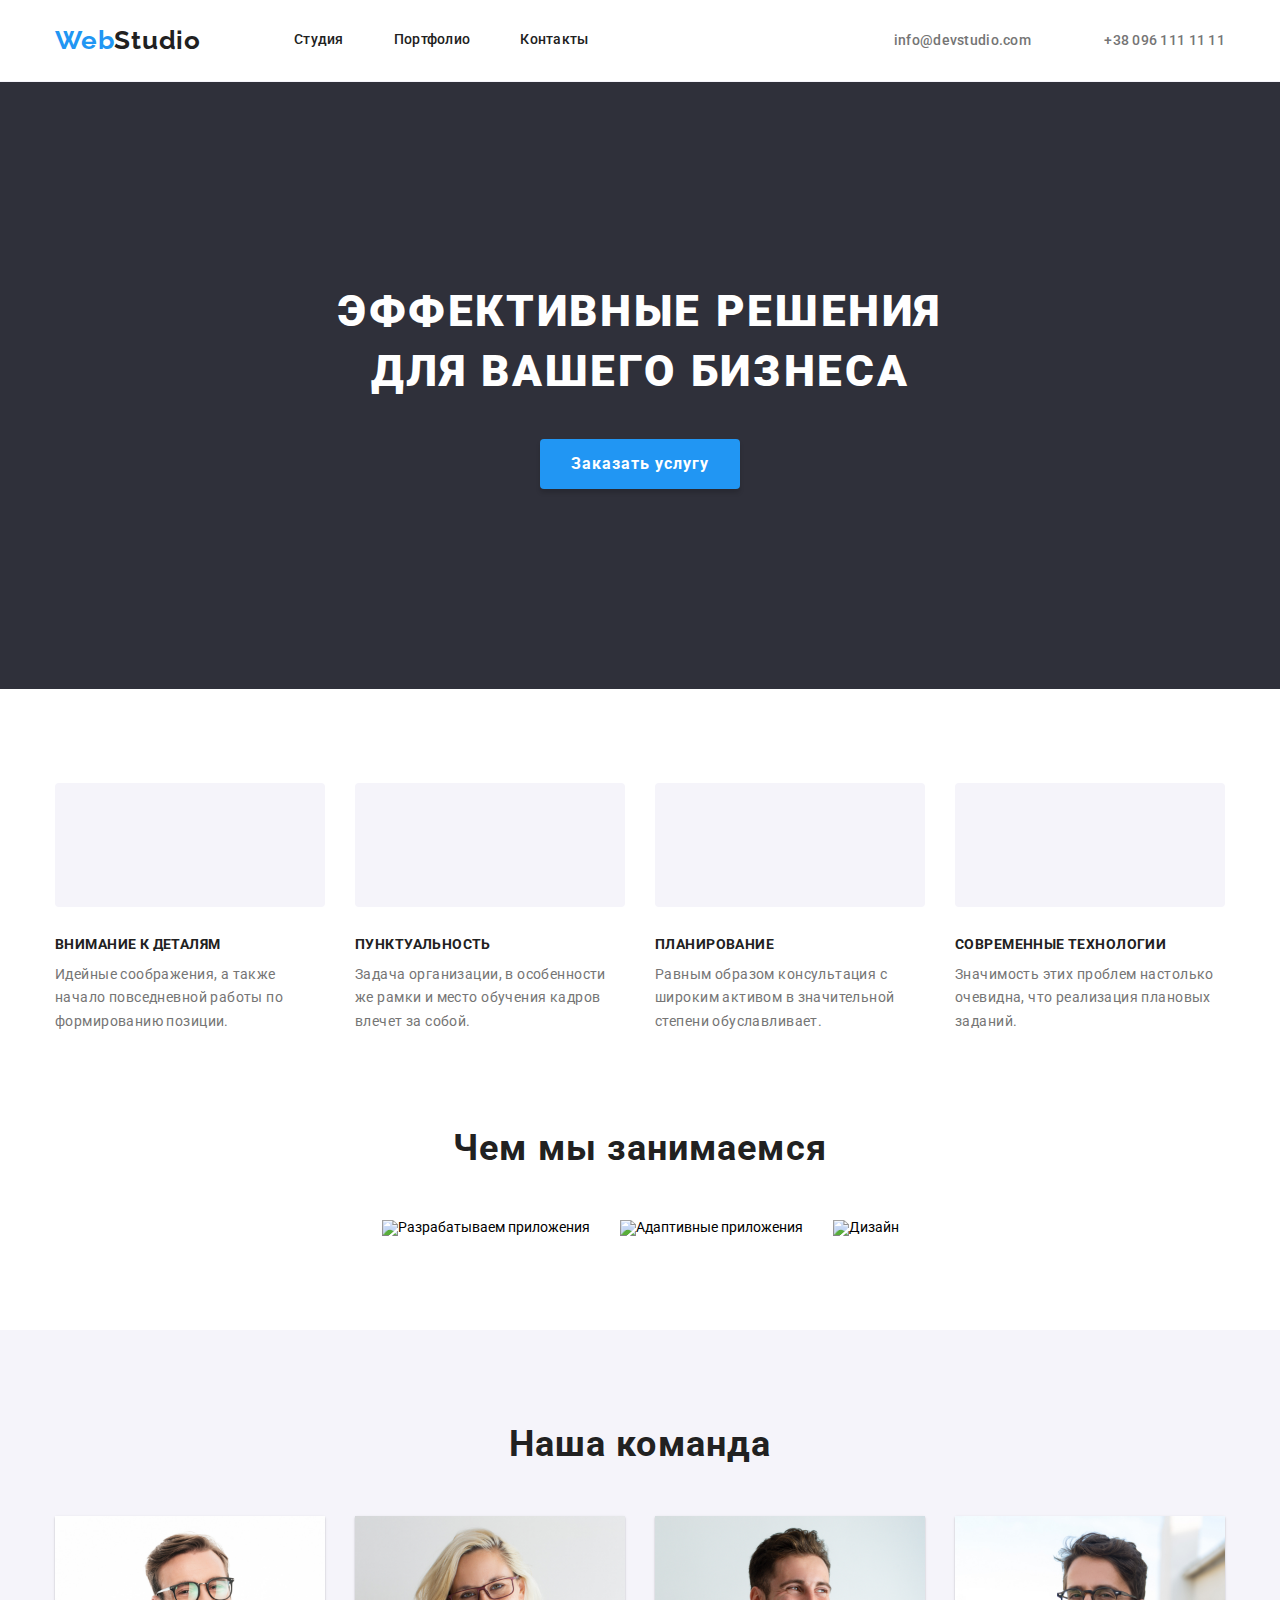
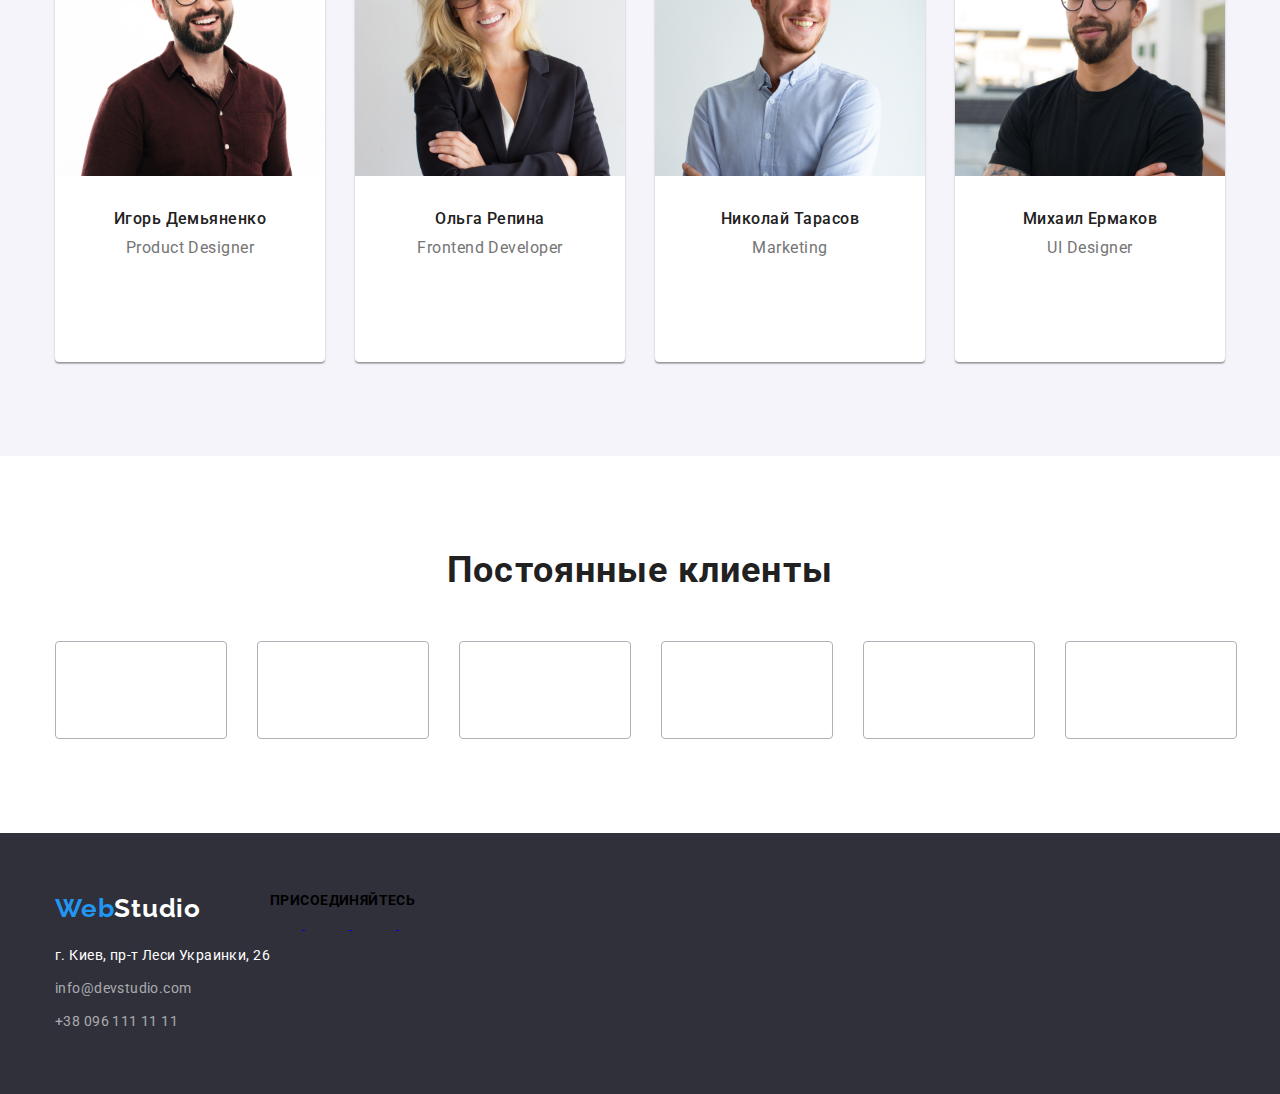
==== index.html @ 2c0c87fa "footer" ====
<!DOCTYPE html>
<html lang="ru">

<head>
	<title>Web Studio</title>

	<!--=================== META =================-->
	<meta http-equiv="Content-type" content="text/html;charset=UTF-8" />

	<!--=============== FONTS ======================-->
	<link rel="preconnect" href="https://fonts.googleapis.com">
	<link rel="preconnect" href="https://fonts.gstatic.com" crossorigin>
	<link href="https://fonts.googleapis.com/css2?family=Roboto:wght@400;500;700;900&display=swap" rel="stylesheet">
	<link href="https://fonts.googleapis.com/css2?family=Raleway:wght@700&display=swap" rel="stylesheet">

	<!-- ======== Подключаем CSS ==================-->
	<link rel="stylesheet"
		href="https://cdnjs.cloudflare.com/ajax/libs/modern-normalize/1.1.0/modern-normalize.min.css">
	<link rel="stylesheet" href="css/style.css" />

</head>

<body>
	<!--============ HEADER =============================-->
	<header class="header">
		<div class="header__main container">
			<a href="/" class="header__logo logo"><span>Web</span>Studio</a>

			<!--========== MAIN__NAV ==================-->
			<nav class="main__nav">
				<ul class="main__menu">
					<li class="main__item link__active"><a href="./index.html">Студия</a></li>
					<li class="main__item"><a href="./portfolio.html">Портфолио</a></li>
					<li class="main__item"><a href="#">Контакты</a></li>
				</ul>
			</nav>

			<!--===== HEADER__CONTACTS ===================-->
			<div class="header__contacts">
				<a href="mailto:info@devstudio.com" class="contacts-mail"><svg class="mail__icon">
						<use href="./img/svg/icons.svg#icon-header-mail"></use>
					</svg>
					info@devstudio.com</a>
				<a href="tel:+380961111111" class="cotactes-tel"><svg class="tel__icon">
						<use href="./img/svg/icons.svg#icon-header-phone"></use>
					</svg>
					+38 096 111 11 11</a>
			</div>
		</div>
	</header>

	<!--============== MAIN ============================-->
	<main class="main">
		<section class="main__header">
			<div class="container main__header-block">
				<h1 class="main__title">Эффективные решения для вашего бизнеса
				</h1>
				<button class="main__button" type="button">
					Заказать услугу
				</button>
			</div>
		</section>

		<!--========== MAIN_BENEFITS ===================-->
		<section class="main__benefits">
			<div class="container">
				<ul class="benefits__list">
					<li class="benefits__item">
						<div class="benefits__block">
							<svg class="benefits__icon">
								<use href="./img/svg/icons.svg#icon-benefits-antenna"></use>
							</svg>
						</div>
						<h3 class="block__title benefits__title">Внимание к деталям</h3>
						<p class="benefits__subtitle">Идейные соображения, а также начало повседневной работы по
							формированию позиции.</p>
					</li>
					<li class="benefits__item">
						<div class="benefits__block">
							<svg class="benefits__icon">
								<use href="./img/svg/icons.svg#icon-benefits-clock"></use>
							</svg>
						</div>
						<h3 class="block__title benefits__title">Пунктуальность</h3>
						<p class="benefits__subtitle">Задача организации, в особенности же рамки и место обучения кадров
							влечет за собой.</p>
					</li>
					<li class="benefits__item">
						<div class="benefits__block">
							<svg class="benefits__icon">
								<use href="./img/svg/icons.svg#icon-benefits-diagram"></use>
							</svg>
						</div>
						<h3 class="block__title benefits__title">Планирование</h3>
						<p class="benefits__subtitle">Равным образом консультация с широким активом в значительной
							степени обуславливает.</p>
					</li>
					<li class="benefits__item">
						<div class="benefits__block">
							<svg class="benefits__icon">
								<use href="./img/svg/icons.svg#icon-benefits-astronaut"></use>
							</svg>
						</div>
						<h3 class="block__title benefits__title">Современные технологии</h3>
						<p class="benefits__subtitle">Значимость этих проблем настолько очевидна, что реализация
							плановых заданий.</p>
					</li>
				</ul>
			</div>
		</section>

		<!-- =========== MAIN__DIRECTION =============-->
		<section class="main__direction section">
			<div class="container">
				<h2 class="direction__title title">Чем мы занимаемся</h2>
				<ul class="direction__list">
					<li> <img src="./img/work/box1.jpg" alt="Разрабатываем приложения" width="370"> </li>
					<li><img src="./img/work/box2.jpg" alt="Адаптивные приложения" width="370"></li>
					<li><img src="./img/work/box3.jpg" alt="Дизайн" width="370"></li>
				</ul>
			</div>
		</section>

		<!--========== MAIN__TEAM ===================-->
		<section class="main__team section">
			<div class="container">
				<h2 class="team__title title">Наша команда</h2>
				<ul class="team__list">
					<li class="team__items"> <img src="./img/team/01.jpg" alt="Ольга Репина" width="270">
						<div class="team__block">
							<h3 class="team__name">Игорь Демьяненко</h3>
							<p class="team__subtitle">Product Designer</p>
						</div>
						<div class="social__block">
							<a href="#" target="blank" class="social__link">
								<svg class="social__icon">
									<use href="./img/svg/icons.svg#icon-logo-instagram"></use>
								</svg>
							</a>
							<a href="#" target="blank" class="social__link">
								<svg class="social__icon">
									<use href="./img/svg/icons.svg#icon-logo-twitter"></use>
								</svg>
							</a>
							<a href="#" target="blank" class="social__link">
								<svg class="social__icon">
									<use href="./img/svg/icons.svg#icon-logo-facebook"></use>
								</svg>
							</a>
							<a href="#" target="blank" class="social__link">
								<svg class="social__icon">
									<use href="./img/svg/icons.svg#icon-logo-linkedin"></use>
								</svg>
							</a>
						</div>
					</li>
					<li class="team__items"> <img src="./img/team/02.jpg" alt="Николай Тарасов" width="270">
						<div class="team__block">
							<h3 class="team__name">Ольга Репина</h3>
							<p class="team__subtitle">Frontend Developer</p>
						</div>
						<div class="social__block">
							<a href="#" target="blank" class="social__link">
								<svg class="social__icon">
									<use href="./img/svg/icons.svg#icon-logo-instagram"></use>
								</svg>
							</a>
							<a href="#" target="blank" class="social__link">
								<svg class="social__icon">
									<use href="./img/svg/icons.svg#icon-logo-twitter"></use>
								</svg>
							</a>
							<a href="#" target="blank" class="social__link">
								<svg class="social__icon">
									<use href="./img/svg/icons.svg#icon-logo-facebook"></use>
								</svg>
							</a>
							<a href="#" target="blank" class="social__link">
								<svg class="social__icon">
									<use href="./img/svg/icons.svg#icon-logo-linkedin"></use>
								</svg>
							</a>
						</div>
					</li>
					<li class="team__items"> <img src="./img/team/03.jpg" alt="Михаил Ермаков" width="270">
						<div class="team__block">
							<h3 class="team__name">Николай Тарасов</h3>
							<p class="team__subtitle">Marketing</p>
						</div>
						<div class="social__block">
							<a href="#" target="blank" class="social__link">
								<svg class="social__icon">
									<use href="./img/svg/icons.svg#icon-logo-instagram"></use>
								</svg>
							</a>
							<a href="#" target="blank" class="social__link">
								<svg class="social__icon">
									<use href="./img/svg/icons.svg#icon-logo-twitter"></use>
								</svg>
							</a>
							<a href="#" target="blank" class="social__link">
								<svg class="social__icon">
									<use href="./img/svg/icons.svg#icon-logo-facebook"></use>
								</svg>
							</a>
							<a href="#" target="blank" class="social__link">
								<svg class="social__icon">
									<use href="./img/svg/icons.svg#icon-logo-linkedin"></use>
								</svg>
							</a>
						</div>
					</li>
					<li class="team__items"> <img src="./img/team/04.jpg" alt="Игорь Демьяненк3" width="270">
						<div class="team__block">
							<h3 class="team__name">Михаил Ермаков</h3>
							<p class="team__subtitle">UI Designer</p>
						</div>
						<div class="social__block">
							<a href="#" target="blank" class="social__link">
								<svg class="social__icon">
									<use href="./img/svg/icons.svg#icon-logo-instagram"></use>
								</svg>
							</a>
							<a href="#" target="blank" class="social__link">
								<svg class="social__icon">
									<use href="./img/svg/icons.svg#icon-logo-twitter"></use>
								</svg>
							</a>
							<a href="#" target="blank" class="social__link">
								<svg class="social__icon">
									<use href="./img/svg/icons.svg#icon-logo-facebook"></use>
								</svg>
							</a>
							<a href="#" target="blank" class="social__link">
								<svg class="social__icon">
									<use href="./img/svg/icons.svg#icon-logo-linkedin"></use>
								</svg>
							</a>
						</div>
					</li>
				</ul>
			</div>
		</section>
		<!--============= MAIN__CLIENTS ===================-->
		<section class="main__clients section">
			<div class="container">
				<h2 class="clients__title title">Постоянные клиенты</h2>
				<ul class="clients__list">
					<li>
						<a href="#" class="clients__item">
							<svg class="clients__icon">
								<use href="./img/svg/icons.svg#icon-company-logo-1"></use>
							</svg>
						</a>
					</li>
					<li>
						<a href="#" class="clients__item">
							<svg class="clients__icon">
								<use href="./img/svg/icons.svg#icon-company-logo-2"></use>
							</svg>
						</a>
					</li>
					<li>
						<a href="#" class="clients__item">
							<svg class="clients__icon">
								<use href="./img/svg/icons.svg#icon-company-logo-3"></use>
							</svg>
						</a>
					</li>
					<li>
						<a href="#" class="clients__item">
							<svg class="clients__icon">
								<use href="./img/svg/icons.svg#icon-company-logo-4"></use>
							</svg>
						</a>
					</li>
					<li>
						<a href="#" class="clients__item">
							<svg class="clients__icon">
								<use href="./img/svg/icons.svg#icon-company-logo-5"></use>
							</svg>
						</a>
					</li>
					<li>
						<a href="#" class="clients__item">
							<svg class="clients__icon">
								<use href="./img/svg/icons.svg#icon-company-logo-6"></use>
							</svg>
						</a>
					</li>
				</ul>
			</div>
		</section>
	</main>
	<!--=========== FOOTER ============================-->
	<footer class="footer">
		<div class="container ">
			<div class="footer__main">
				<!--========= FOOTER__CONTACTS ===========-->
				<div class="footer__contacts">
					<a class="footer__logo logo" href="#" target="blank"><span>Web</span>Studio</a>
					<address class="footer__address">г. Киев, пр-т Леси Украинки, 26
					</address>
					<a href="mailto:info@devstudio.com" class="footer__mail">info@devstudio.com</a>
					<a href="tel:+380961111111" class="footer__tel">+38 096 111 11 11</a>
				</div>
				<div class="footer__social">
					<h3 class="social__title block__title"> присоединяйтесь</h3>
					<a href="#" target="blank" class="social__link">
						<svg class="social__icon">
							<use href="./img/svg/icons.svg#icon-logo-instagram"></use>
						</svg>
					</a>
					<a href="#" target="blank" class="social__link">
						<svg class="social__icon">
							<use href="./img/svg/icons.svg#icon-logo-twitter"></use>
						</svg>
					</a>
					<a href="#" target="blank" class="social__link">
						<svg class="social__icon">
							<use href="./img/svg/icons.svg#icon-logo-facebook"></use>
						</svg>
					</a>
					<a href="#" target="blank" class="social__link">
						<svg class="social__icon">
							<use href="./img/svg/icons.svg#icon-logo-linkedin"></use>
						</svg>
					</a>
				</div>
			</div>
		</div>

	</footer>
</body>

</html>
---- css/style.css ----
ul {
  padding: 0;
  margin: 0;
  list-style: none;
}

h1,
h2,
h3,
h4,
h5,
h6,
p {
  padding: 0;
  margin: 0;
}

/*====== Container, Logo and title blocks (repeat) ======*/
.container {
  max-width: 1200px;
  margin: 0 auto;
  padding: 0 15px;
}

.section {
  padding: 94px 0px;
}

.logo {
  color: var(--color-href);
  font-family: "Raleway", Times, serif;
  font-size: 26px;
  font-weight: 700;
  letter-spacing: 0.03em;
  line-height: 1.19;
  text-decoration: none;
}
.logo span {
  color: var(--color-link);
}

.logo :link {
  color: var(--color-href);
}

.title {
  line-height: 1.16;
  color: var(--color-href);
  font-size: 36px;
  font-weight: 700;
  letter-spacing: 0.03em;
  text-align: center;
}
.block__title {
  font-size: 14px;
  text-transform: uppercase;
  font-weight: 700;
  letter-spacing: 0.03em;
}

/*=================== ROOT ====================*/
:root {
  --color-link: #2196f3;
  --color-white: #ffffff;
  --color-main: #2f303a;
  --color-main-team: #f5f4fa;
  --color-contacts: #757575;
  --color-footer-contacts: rgba(255, 255, 255, 0.6);
  --color-href: #212121;
  --color-icons: #afb1b8;
}
/*===================================================*/
body {
  margin: 0;
  font-family: "Roboto", sans-serif;
  font-weight: 400;
  font-size: 14px;
  line-height: 1.14;
}
/*==================== HEADER ==========================*/
.header {
  padding-top: 25px;
  padding-bottom: 25px;
  display: flex;
  justify-content: center;
  border-bottom: 1px solid var(--color-main-team);
}

.header__main {
  width: 100%;
  align-items: center;
  display: flex;
}
.header__logo {
  margin: 0px 93px 0px 0px;
  outline: none;
}
.header__contacts {
  margin-left: auto;
  display: flex;
  flex-wrap: wrap;
  font-weight: 500;
  letter-spacing: 0.02em;
}

.header__contacts :hover,
.header__contacts :focus,
.header__contacts :hover svg,
.header__contacts :focus svg {
  color: var(--color-link);
  outline: none;
  fill: var(--color-link);
}

.main__menu {
  line-height: 1.14;
  font-weight: 500;
  letter-spacing: 0.02em;
  display: flex;
}
.main__menu [href] {
  color: var(--color-href);
  text-decoration: none;
}
.main__menu *:not(:last-child) {
  margin: 0px 50px 0px 0px;
}

.main__menu :hover,
.main__menu :focus {
  color: var(--color-link);
  outline: none;
}

.cotactes-tel {
  line-height: 1.71;
  color: var(--color-contacts);
  text-decoration: none;
}
.tel__icon {
  fill: var(--color-contacts);
  margin-right: 10px;
  width: 10px;
  height: 16px;
}

.contacts-mail {
  line-height: 1.71;
  margin: 0px 50px 0px 0px;
  color: var(--color-contacts);
  text-decoration: none;
}

.mail__icon {
  fill: var(--color-contacts);
  margin-right: 10px;
  width: 16px;
  height: 12px;
}

/*================= MAIN =========================*/
.main {
  display: flex;
  flex-direction: column;
  align-items: center;
}

.main__header {
  max-width: 1600px;
  width: 100%;
  background-image: url("../img/header-background/header-background.png");
  background-repeat: no-repeat;
  background-position: center;
  background-color: var(--color-main);
  display: flex;
  flex-direction: column;
  align-items: center;
  padding: 200px 0;
  position: relative;
}

.main__header::before {
  content: "";
  position: absolute;
  left: 0;
  top: 0;
  width: 100%;
  height: 100%;
  background: linear-gradient(90deg, rgba(47, 48, 58, 0.4) 40.45%, rgba(47, 48, 58, 0.4) 100%);
}

.main__header-block {
  position: relative;
}

.main__title {
  max-width: 696px;
  text-align: center;
  color: var(--color-white);
  font-size: 44px;
  font-weight: 900;
  letter-spacing: 0.06em;
  line-height: 1.36;
  text-transform: uppercase;
  margin: 0px 0px 37px 0px;
}

.main__button {
  display: block;
  margin: 0 auto;
  font-family: inherit;
  box-shadow: 0 4px 4px rgba(0, 0, 0, 0.15);
  border-radius: 4px;
  background-color: var(--color-link);
  padding: 10px 31px;
  border: 0px;
  text-align: center;
  outline: none;
  color: var(--color-white);
  font-size: 16px;
  font-weight: 700;
  letter-spacing: 0.06em;
  line-height: 1.875;
  cursor: pointer;
}

/*=========== MAIN__BENEFITS ====================*/

.main__benefits {
  padding-top: 94px;
}

.benefits__list {
  display: flex;
  color: var(--color-href);
}

.benefits__list > *:not(:last-child) {
  margin: 0px 30px 0px 0px;
}

.benefits__item {
  flex: 1 1 25%;
}

.benefits__title {
  margin: 0 0 10px 0;
}

.benefits__subtitle {
  line-height: 1.714;
  letter-spacing: 0.03em;
  color: var(--color-contacts);
}
.benefits__block {
  padding: 25px 100px;
  background-color: var(--color-main-team);
  border-radius: 4px;
  margin-bottom: 30px;
}
.benefits__icon {
  width: 70px;
  height: 70px;
  filter: drop-shadow(0px 4px 4px rgba(0, 0, 0, 0.25));
}

/*=========== MAIN__DIRECTION ==============*/

.direction__list {
  display: flex;
  margin-top: 50px;
}

.direction__list > *:not(:last-child) {
  margin: 0px 30px 0px 0px;
}

/*============== MAIN__TEAM ===============*/

.main__team {
  width: 100%;
  display: flex;
  flex-direction: column;
  background-color: var(--color-main-team);
}

.team__list {
  margin-top: 50px;
  display: flex;
}

.team__list > *:not(:last-child) {
  margin: 0px 30px 0px 0px;
}

.team__items {
  text-align: center;
  box-shadow: 0 2px 1px rgba(0, 0, 0, 0.2), 0 1px 1px rgba(0, 0, 0, 0.14), 0 1px 3px rgba(0, 0, 0, 0.12);
  border-radius: 0px 0px 4px 4px;
  background-color: var(--color-white);
}

.team__block {
  padding: 30px 0;
}

.team__name {
  line-height: 1.18;
  margin-bottom: 10px;
  color: var(--color-href);
  font-size: 16px;
  font-weight: 500;
  letter-spacing: 0.03em;
}

.team__subtitle {
  line-height: 1.18;
  color: var(--color-contacts);
  font-size: 16px;
  letter-spacing: 0.03em;
}
/*================ SOCIAL__BLOCK ====================*/
.social__block {
  display: flex;
  padding: 0 32px 30px 32px;
}
.social__block > *:not(:last-child) {
  margin: 0px 10px 0px 0px;
}
.social__link {
  width: 44px;
  height: 44px;
  border-radius: 50%;
  padding: 12px;
}

.social__link:focus,
.social__link:focus svg,
.social__link:hover,
.social__link:hover svg {
  outline: none;
  background-color: var(--color-link);
  fill: var(--color-white);
}

.social__icon {
  width: 20px;
  height: 20px;
  fill: var(--color-icons);
}

/*================== MAIN__CLIENTS ==================*/

.clients__title {
  font-weight: 700;
  font-size: 36px;
  line-height: 1.16;
  letter-spacing: 0.03em;
  margin-bottom: 50px;
}
.clients__list {
  display: flex;
}
.clients__list > *:not(:last-child) {
  margin: 0px 30px 0px 0px;
}
.clients__item {
  display: inline-block;
  padding: 16px 32px;
  border: 1px solid var(--color-icons);
  border-radius: 4px;
}
.clients__item:hover,
.clients__item:focus {
  border-color: var(--color-link);
}
.clients__icon {
  fill: var(--color-icons);
  width: 106px;
  height: 60px;
}

/*=============== FOOTER ======================*/
.footer {
  padding: 60px 0;
  background-color: var(--color-main);
  width: 100%;
}

.footer__main {
  display: flex;
}

.footer__logo {
  display: block;
  margin-bottom: 20px;
  max-width: 146px;
  color: var(--color-white);
}

.footer__address {
  line-height: 1.71;
  margin-bottom: 9px;
  color: var(--color-white);
  letter-spacing: 0.03em;
  font-style: normal;
}

.footer__contacts {
  display: flex;
  flex-direction: column;
  letter-spacing: 0.03em;
}
.footer__contacts :hover,
.footer__contacts :focus {
  color: var(--color-link);
  outline: none;
}
.footer__mail {
  line-height: 1.71;
  color: var(--color-footer-contacts);
  margin: 0 0 9px 0;
  text-decoration: none;
}

.footer__tel {
  line-height: 1.71;
  color: var(--color-footer-contacts);
  text-decoration: none;
}
/*=================== PORTFOLIO ====================*/

.filter__list {
  display: flex;
  justify-content: center;
}
.filter__list > *:not(:last-child) {
  margin: 0px 8px 0px 0px;
}
.filter__button {
  font-weight: 500;
  font-size: 16px;
  letter-spacing: 0.03em;
  line-height: 1.625;
  font-family: inherit;
  border: 0;
  padding: 6px 22px;
  border-radius: 4px;
  background-color: var(--color-main-team);
  cursor: pointer;
}

/*================== PROJECTS ========================*/
.main__projects {
  margin-top: 50px;
  display: flex;
  justify-content: center;
}
.projects__list {
  display: flex;
  flex-wrap: wrap;
  margin: -15px;
}
.projects__item {
  padding: 0;
  margin: 15px;
  max-width: 370px;
  position: relative;
  border: 1px solid #eeeeee;
  background-color: #ffffff;
}

.active {
  background-color: var(--color-link);
  color: var(--color-white);
}
.link__active :visited {
  color: var(--color-link);
}

.project__block {
  padding: 20px 24px;
}

.project__title {
  margin-bottom: 4px;
  color: var(--color-href);
  font-size: 18px;
  line-height: 2;
  font-weight: 700;
  letter-spacing: 0.06em;
}
.project__subtitle {
  color: var(--color-contacts);
  font-size: 16px;
  line-height: 1.875;
  letter-spacing: 0.03em;
}
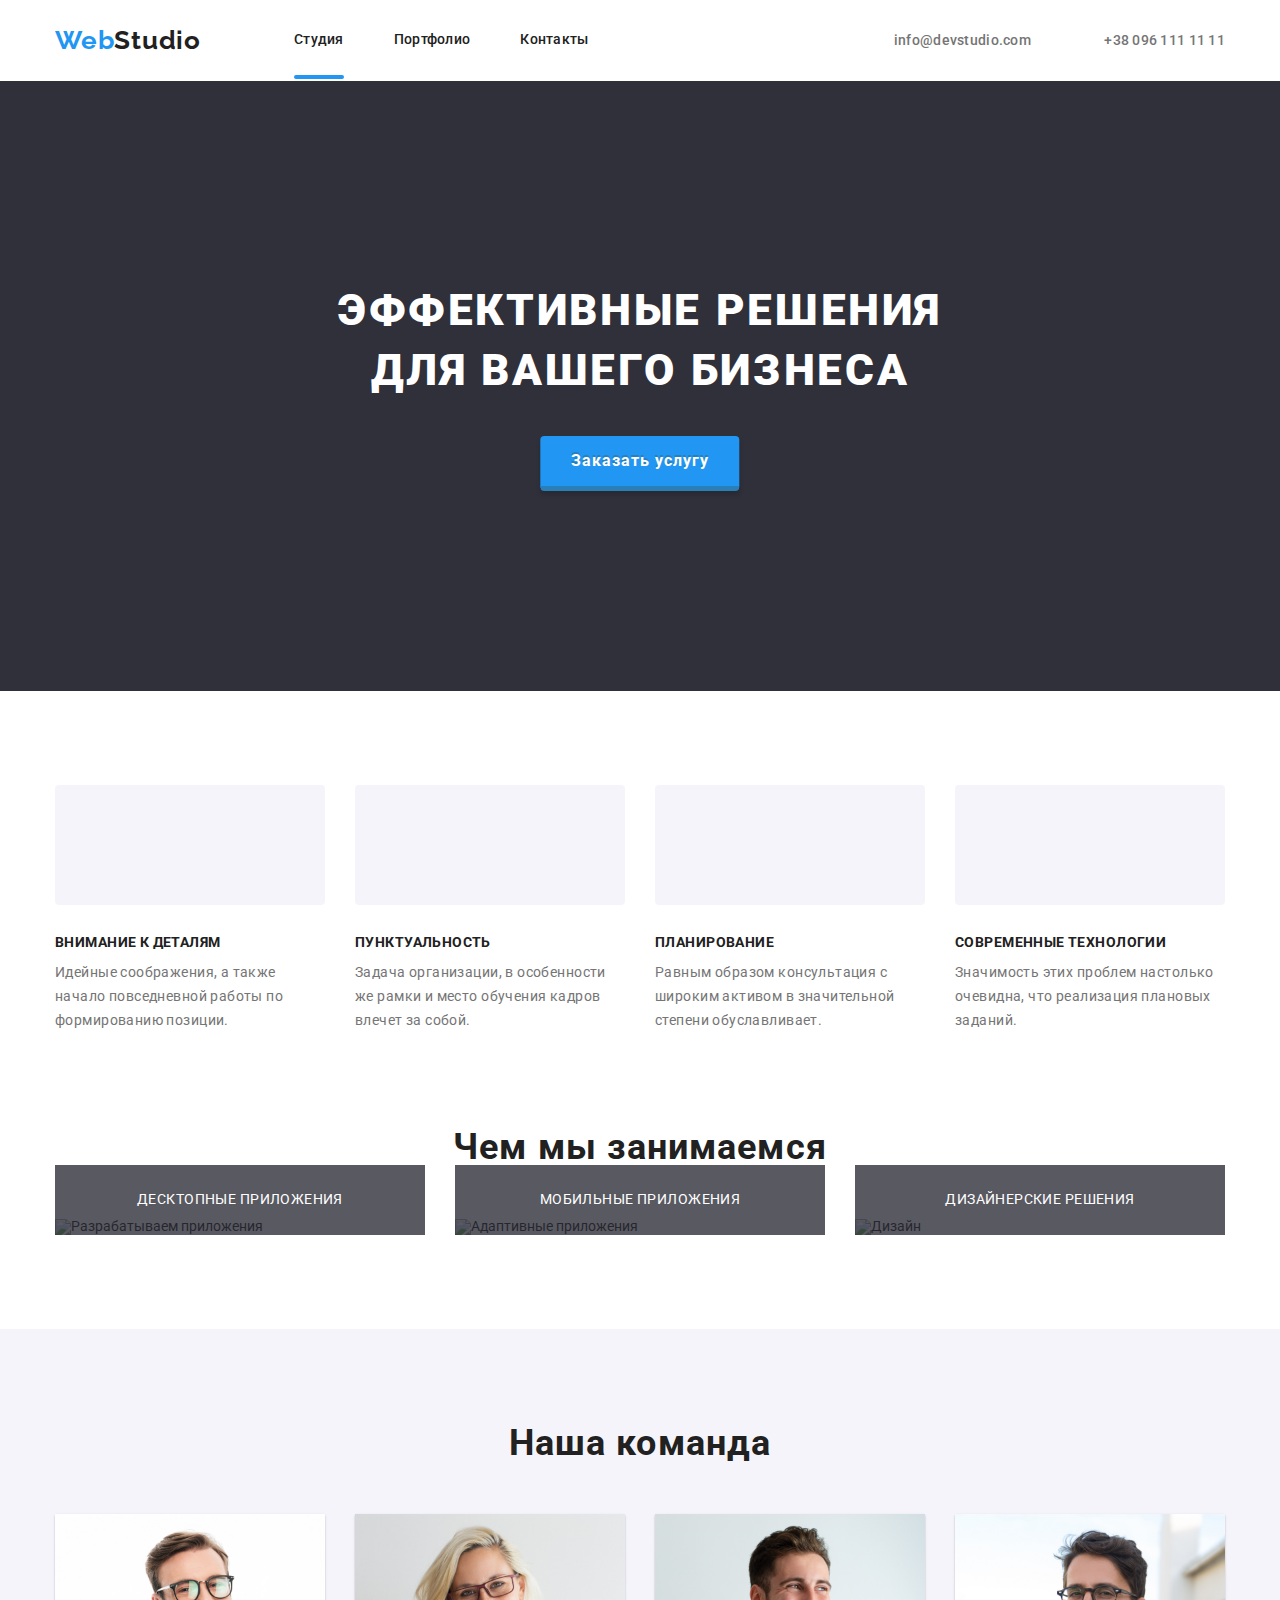
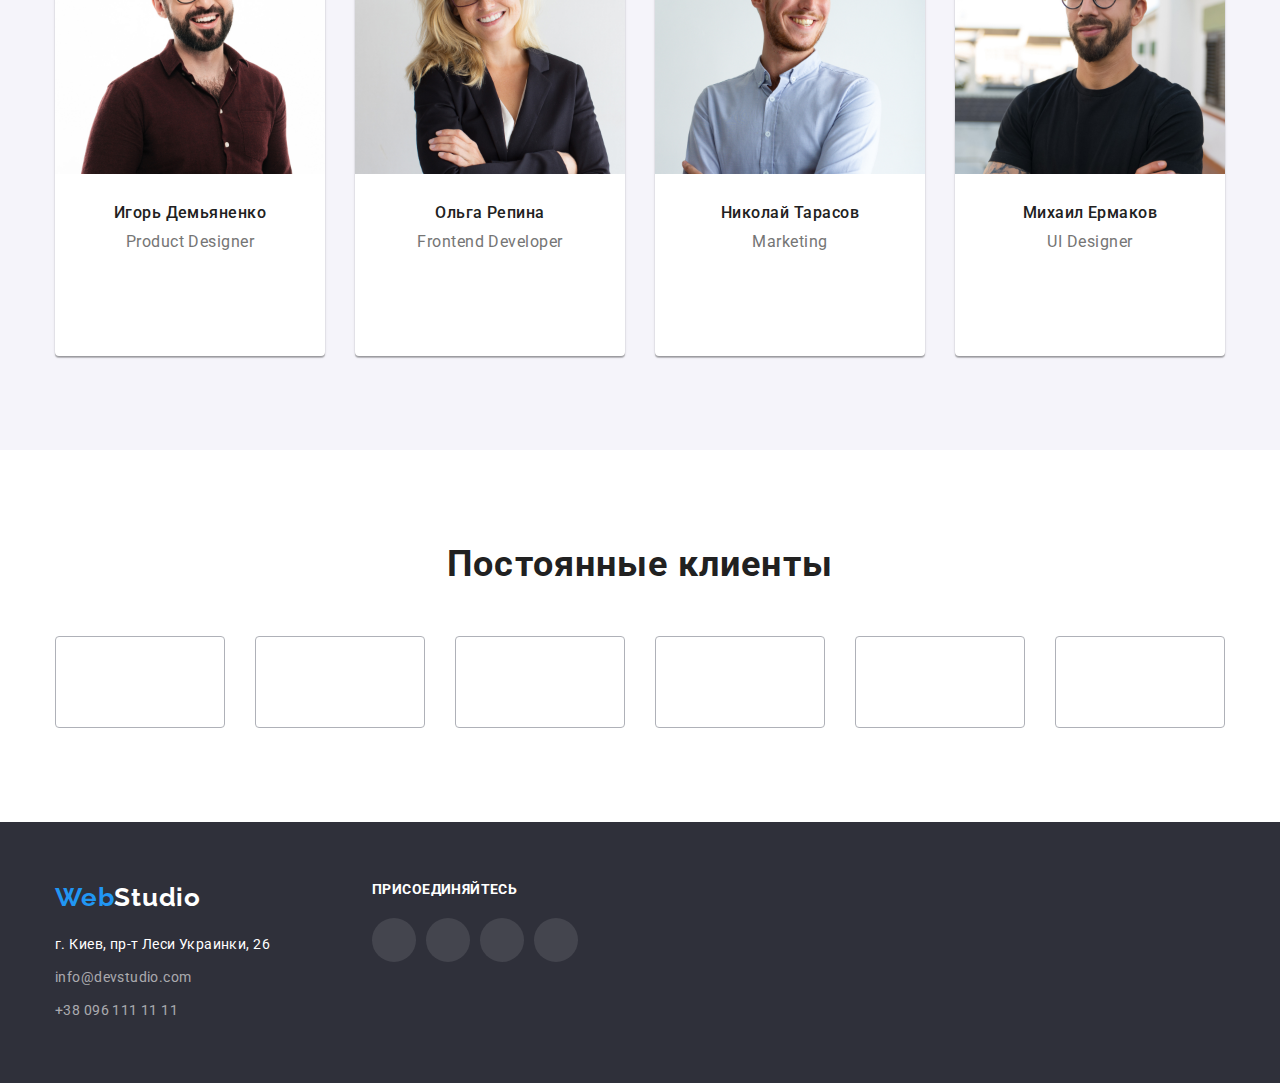
==== commit 093e4d09: "new" ====
--- a/index.html
+++ b/index.html
@@ -16,7 +16,7 @@
 	<!-- ======== Подключаем CSS ==================-->
 	<link rel="stylesheet"
 		href="https://cdnjs.cloudflare.com/ajax/libs/modern-normalize/1.1.0/modern-normalize.min.css">
-	<link rel="stylesheet" href="css/style.css" />
+	<link rel="stylesheet" href="./css/style.css" />
 
 </head>
 
@@ -29,9 +29,10 @@
 			<!--========== MAIN__NAV ==================-->
 			<nav class="main__nav">
 				<ul class="main__menu">
-					<li class="main__item link__active"><a href="./index.html">Студия</a></li>
-					<li class="main__item"><a href="./portfolio.html">Портфолио</a></li>
-					<li class="main__item"><a href="#">Контакты</a></li>
+					<li class="main__item link__active"><a href="./index.html" class="main__link link-active">Студия</a>
+					</li>
+					<li class="main__item"><a href="./portfolio.html" class="main__link">Портфолио</a></li>
+					<li class="main__item"><a href="#" class="main__link">Контакты</a></li>
 				</ul>
 			</nav>
 
@@ -41,7 +42,7 @@
 						<use href="./img/svg/icons.svg#icon-header-mail"></use>
 					</svg>
 					info@devstudio.com</a>
-				<a href="tel:+380961111111" class="cotactes-tel"><svg class="tel__icon">
+				<a href="tel:+380961111111" class="cotacts-tel"><svg class="tel__icon">
 						<use href="./img/svg/icons.svg#icon-header-phone"></use>
 					</svg>
 					+38 096 111 11 11</a>
@@ -55,7 +56,7 @@
 			<div class="container main__header-block">
 				<h1 class="main__title">Эффективные решения для вашего бизнеса
 				</h1>
-				<button class="main__button" type="button">
+				<button class="main__button animate" data-modal-open type="button">
 					Заказать услугу
 				</button>
 			</div>
@@ -114,9 +115,24 @@
 			<div class="container">
 				<h2 class="direction__title title">Чем мы занимаемся</h2>
 				<ul class="direction__list">
-					<li> <img src="./img/work/box1.jpg" alt="Разрабатываем приложения" width="370"> </li>
-					<li><img src="./img/work/box2.jpg" alt="Адаптивные приложения" width="370"></li>
-					<li><img src="./img/work/box3.jpg" alt="Дизайн" width="370"></li>
+					<li class="direction__block">
+						<img src="./img/work/box1.jpg" alt="Разрабатываем приложения" width="370">
+						<div class="dierction__text-block">
+							<p class="direction__text">Десктопные приложения</p>
+						</div>
+					</li>
+					<li class="direction__block">
+						<img src="./img/work/box2.jpg" alt="Адаптивные приложения" width="370">
+						<div class="dierction__text-block">
+							<p class="direction__text">Мобильные приложения</p>
+						</div>
+					</li>
+					<li class="direction__block">
+						<img src="./img/work/box3.jpg" alt="Дизайн" width="370">
+						<div class="dierction__text-block">
+							<p class="direction__text">Дизайнерские решения</p>
+						</div>
+					</li>
 				</ul>
 			</div>
 		</section>
@@ -126,117 +142,150 @@
 			<div class="container">
 				<h2 class="team__title title">Наша команда</h2>
 				<ul class="team__list">
-					<li class="team__items"> <img src="./img/team/01.jpg" alt="Ольга Репина" width="270">
+					<li class="team__items">
+						<img src="./img/team/01.jpg" alt="Ольга Репина" width="270">
 						<div class="team__block">
 							<h3 class="team__name">Игорь Демьяненко</h3>
 							<p class="team__subtitle">Product Designer</p>
 						</div>
-						<div class="social__block">
-							<a href="#" target="blank" class="social__link">
-								<svg class="social__icon">
-									<use href="./img/svg/icons.svg#icon-logo-instagram"></use>
-								</svg>
-							</a>
-							<a href="#" target="blank" class="social__link">
-								<svg class="social__icon">
-									<use href="./img/svg/icons.svg#icon-logo-twitter"></use>
-								</svg>
-							</a>
-							<a href="#" target="blank" class="social__link">
-								<svg class="social__icon">
-									<use href="./img/svg/icons.svg#icon-logo-facebook"></use>
-								</svg>
-							</a>
-							<a href="#" target="blank" class="social__link">
-								<svg class="social__icon">
-									<use href="./img/svg/icons.svg#icon-logo-linkedin"></use>
-								</svg>
-							</a>
-						</div>
+						<ul class="social__block">
+							<li>
+								<a href="#" target="blank" class="social__link">
+									<svg class="social__icon">
+										<use href="./img/svg/icons.svg#icon-logo-instagram"></use>
+									</svg>
+								</a>
+							</li>
+							<li>
+								<a href="#" target="blank" class="social__link">
+									<svg class="social__icon">
+										<use href="./img/svg/icons.svg#icon-logo-twitter"></use>
+									</svg>
+								</a>
+							</li>
+							<li>
+								<a href="#" target="blank" class="social__link">
+									<svg class="social__icon">
+										<use href="./img/svg/icons.svg#icon-logo-facebook"></use>
+									</svg>
+								</a>
+							</li>
+							<li>
+								<a href="#" target="blank" class="social__link">
+									<svg class="social__icon">
+										<use href="./img/svg/icons.svg#icon-logo-linkedin"></use>
+									</svg>
+								</a>
+							</li>
+						</ul>
 					</li>
 					<li class="team__items"> <img src="./img/team/02.jpg" alt="Николай Тарасов" width="270">
 						<div class="team__block">
 							<h3 class="team__name">Ольга Репина</h3>
 							<p class="team__subtitle">Frontend Developer</p>
 						</div>
-						<div class="social__block">
-							<a href="#" target="blank" class="social__link">
-								<svg class="social__icon">
-									<use href="./img/svg/icons.svg#icon-logo-instagram"></use>
-								</svg>
-							</a>
-							<a href="#" target="blank" class="social__link">
-								<svg class="social__icon">
-									<use href="./img/svg/icons.svg#icon-logo-twitter"></use>
-								</svg>
-							</a>
-							<a href="#" target="blank" class="social__link">
-								<svg class="social__icon">
-									<use href="./img/svg/icons.svg#icon-logo-facebook"></use>
-								</svg>
-							</a>
-							<a href="#" target="blank" class="social__link">
-								<svg class="social__icon">
-									<use href="./img/svg/icons.svg#icon-logo-linkedin"></use>
-								</svg>
-							</a>
-						</div>
+						<ul class="social__block">
+							<li>
+								<a href="#" target="blank" class="social__link">
+									<svg class="social__icon">
+										<use href="./img/svg/icons.svg#icon-logo-instagram"></use>
+									</svg>
+								</a>
+							</li>
+							<li>
+								<a href="#" target="blank" class="social__link">
+									<svg class="social__icon">
+										<use href="./img/svg/icons.svg#icon-logo-twitter"></use>
+									</svg>
+								</a>
+							</li>
+							<li>
+								<a href="#" target="blank" class="social__link">
+									<svg class="social__icon">
+										<use href="./img/svg/icons.svg#icon-logo-facebook"></use>
+									</svg>
+								</a>
+							</li>
+							<li>
+								<a href="#" target="blank" class="social__link">
+									<svg class="social__icon">
+										<use href="./img/svg/icons.svg#icon-logo-linkedin"></use>
+									</svg>
+								</a>
+							</li>
+						</ul>
 					</li>
 					<li class="team__items"> <img src="./img/team/03.jpg" alt="Михаил Ермаков" width="270">
 						<div class="team__block">
 							<h3 class="team__name">Николай Тарасов</h3>
 							<p class="team__subtitle">Marketing</p>
 						</div>
-						<div class="social__block">
-							<a href="#" target="blank" class="social__link">
-								<svg class="social__icon">
-									<use href="./img/svg/icons.svg#icon-logo-instagram"></use>
-								</svg>
-							</a>
-							<a href="#" target="blank" class="social__link">
-								<svg class="social__icon">
-									<use href="./img/svg/icons.svg#icon-logo-twitter"></use>
-								</svg>
-							</a>
-							<a href="#" target="blank" class="social__link">
-								<svg class="social__icon">
-									<use href="./img/svg/icons.svg#icon-logo-facebook"></use>
-								</svg>
-							</a>
-							<a href="#" target="blank" class="social__link">
-								<svg class="social__icon">
-									<use href="./img/svg/icons.svg#icon-logo-linkedin"></use>
-								</svg>
-							</a>
-						</div>
+						<ul class="social__block">
+							<li>
+								<a href="#" target="blank" class="social__link">
+									<svg class="social__icon">
+										<use href="./img/svg/icons.svg#icon-logo-instagram"></use>
+									</svg>
+								</a>
+							</li>
+							<li>
+								<a href="#" target="blank" class="social__link">
+									<svg class="social__icon">
+										<use href="./img/svg/icons.svg#icon-logo-twitter"></use>
+									</svg>
+								</a>
+							</li>
+							<li>
+								<a href="#" target="blank" class="social__link">
+									<svg class="social__icon">
+										<use href="./img/svg/icons.svg#icon-logo-facebook"></use>
+									</svg>
+								</a>
+							</li>
+							<li>
+								<a href="#" target="blank" class="social__link">
+									<svg class="social__icon">
+										<use href="./img/svg/icons.svg#icon-logo-linkedin"></use>
+									</svg>
+								</a>
+							</li>
+						</ul>
 					</li>
 					<li class="team__items"> <img src="./img/team/04.jpg" alt="Игорь Демьяненк3" width="270">
 						<div class="team__block">
 							<h3 class="team__name">Михаил Ермаков</h3>
 							<p class="team__subtitle">UI Designer</p>
 						</div>
-						<div class="social__block">
-							<a href="#" target="blank" class="social__link">
-								<svg class="social__icon">
-									<use href="./img/svg/icons.svg#icon-logo-instagram"></use>
-								</svg>
-							</a>
-							<a href="#" target="blank" class="social__link">
-								<svg class="social__icon">
-									<use href="./img/svg/icons.svg#icon-logo-twitter"></use>
-								</svg>
-							</a>
-							<a href="#" target="blank" class="social__link">
-								<svg class="social__icon">
-									<use href="./img/svg/icons.svg#icon-logo-facebook"></use>
-								</svg>
-							</a>
-							<a href="#" target="blank" class="social__link">
-								<svg class="social__icon">
-									<use href="./img/svg/icons.svg#icon-logo-linkedin"></use>
-								</svg>
-							</a>
-						</div>
+						<ul class="social__block">
+							<li>
+								<a href="#" target="blank" class="social__link">
+									<svg class="social__icon">
+										<use href="./img/svg/icons.svg#icon-logo-instagram"></use>
+									</svg>
+								</a>
+							</li>
+							<li>
+								<a href="#" target="blank" class="social__link">
+									<svg class="social__icon">
+										<use href="./img/svg/icons.svg#icon-logo-twitter"></use>
+									</svg>
+								</a>
+							</li>
+							<li>
+								<a href="#" target="blank" class="social__link">
+									<svg class="social__icon">
+										<use href="./img/svg/icons.svg#icon-logo-facebook"></use>
+									</svg>
+								</a>
+							</li>
+							<li>
+								<a href="#" target="blank" class="social__link">
+									<svg class="social__icon">
+										<use href="./img/svg/icons.svg#icon-logo-linkedin"></use>
+									</svg>
+								</a>
+							</li>
+						</ul>
 					</li>
 				</ul>
 			</div>
@@ -306,31 +355,52 @@
 				</div>
 				<div class="footer__social">
 					<h3 class="social__title block__title"> присоединяйтесь</h3>
-					<a href="#" target="blank" class="social__link">
-						<svg class="social__icon">
-							<use href="./img/svg/icons.svg#icon-logo-instagram"></use>
-						</svg>
-					</a>
-					<a href="#" target="blank" class="social__link">
-						<svg class="social__icon">
-							<use href="./img/svg/icons.svg#icon-logo-twitter"></use>
-						</svg>
-					</a>
-					<a href="#" target="blank" class="social__link">
-						<svg class="social__icon">
-							<use href="./img/svg/icons.svg#icon-logo-facebook"></use>
-						</svg>
-					</a>
-					<a href="#" target="blank" class="social__link">
-						<svg class="social__icon">
-							<use href="./img/svg/icons.svg#icon-logo-linkedin"></use>
-						</svg>
-					</a>
+					<ul class="social__block">
+						<li>
+							<a href="#" target="blank" class="social__link footer__link">
+								<svg class="social__icon social__icon-white">
+									<use href="./img/svg/icons.svg#icon-logo-instagram"></use>
+								</svg>
+							</a>
+						</li>
+						<li>
+							<a href="#" target="blank" class="social__link footer__link">
+								<svg class="social__icon social__icon-white">
+									<use href="./img/svg/icons.svg#icon-logo-twitter"></use>
+								</svg>
+							</a>
+						</li>
+						<li>
+							<a href="#" target="blank" class="social__link footer__link">
+								<svg class="social__icon social__icon-white">
+									<use href="./img/svg/icons.svg#icon-logo-facebook"></use>
+								</svg>
+							</a>
+						</li>
+						<li>
+							<a href="#" target="blank" class="social__link footer__link">
+								<svg class="social__icon social__icon-white">
+									<use href="./img/svg/icons.svg#icon-logo-linkedin"></use>
+								</svg>
+							</a>
+						</li>
+					</ul>
 				</div>
 			</div>
 		</div>
 
 	</footer>
+	<div class="backdrop is-hidden" data-modal>
+		<div class="modal">
+			<button type="button " class="modal__close" data-modal-close>
+				<svg class="modal__close-icon">
+					<use href="./img/svg/icons.svg#icon-close-icon"></use>
+				</svg>
+			</button>
+		</div>
+	</div>
+	<script src="./js/modal.js"></script>
 </body>
 
+
 </html>--- a/css/style.css
+++ b/css/style.css
@@ -14,7 +14,9 @@
   padding: 0;
   margin: 0;
 }
-
+img {
+  display: block;
+}
 /*====== Container, Logo and title blocks (repeat) ======*/
 .container {
   max-width: 1200px;
@@ -68,6 +70,9 @@
   --color-footer-contacts: rgba(255, 255, 255, 0.6);
   --color-href: #212121;
   --color-icons: #afb1b8;
+  --color-icons-footer: rgba(255, 255, 255, 0.1);
+  --color-project-item: #eeeeee;
+  --timing-function: cubic-bezier(0.4, 0, 0.2, 1);
 }
 /*===================================================*/
 body {
@@ -82,10 +87,10 @@
   padding-top: 25px;
   padding-bottom: 25px;
   display: flex;
-  justify-content: center;
+}
+.header__portfolio {
   border-bottom: 1px solid var(--color-main-team);
 }
-
 .header__main {
   width: 100%;
   align-items: center;
@@ -121,6 +126,7 @@
 .main__menu [href] {
   color: var(--color-href);
   text-decoration: none;
+  transition: color 250ms var(--timing-function);
 }
 .main__menu *:not(:last-child) {
   margin: 0px 50px 0px 0px;
@@ -132,16 +138,55 @@
   outline: none;
 }
 
-.cotactes-tel {
+/*======================== UNDERLINE__MENU ======================*/
+
+.main__link {
+  position: relative;
+}
+.main__link:not(.link-active):after {
+  content: "";
+  position: absolute;
+  bottom: -32px;
+  left: 0;
+  width: 100%;
+  height: 4px;
+  background: var(--color-link);
+  border-radius: 2px;
+  opacity: 0;
+  transform: translateX(-50%);
+  transition: opacity 250ms var(--timing-function), transform 250ms var(--timing-function);
+}
+.main__link:not(.link-active):hover:after {
+  opacity: 1;
+  transform: translateX(0);
+}
+.link-active {
+  position: relative;
+}
+.link-active:after {
+  content: "";
+  position: absolute;
+  bottom: -32px;
+  left: 0;
+  display: block;
+  width: 100%;
+  height: 4px;
+  background: var(--color-link);
+  border-radius: 2px;
+}
+/*=======================================================*/
+.cotacts-tel {
   line-height: 1.71;
   color: var(--color-contacts);
   text-decoration: none;
+  transition: color 250ms var(--timing-function);
 }
 .tel__icon {
   fill: var(--color-contacts);
   margin-right: 10px;
   width: 10px;
   height: 16px;
+  transition: fill 250ms var(--timing-function);
 }
 
 .contacts-mail {
@@ -149,6 +194,7 @@
   margin: 0px 50px 0px 0px;
   color: var(--color-contacts);
   text-decoration: none;
+  transition: color 250ms var(--timing-function);
 }
 
 .mail__icon {
@@ -156,9 +202,10 @@
   margin-right: 10px;
   width: 16px;
   height: 12px;
-}
-
-/*================= MAIN =========================*/
+  transition: fill 250ms var(--timing-function);
+}
+
+/*========================== MAIN =========================*/
 .main {
   display: flex;
   flex-direction: column;
@@ -191,6 +238,7 @@
 
 .main__header-block {
   position: relative;
+  min-height: 210px;
 }
 
 .main__title {
@@ -206,6 +254,10 @@
 }
 
 .main__button {
+  position: absolute;
+  bottom: 0%;
+  left: 50%;
+  transform: translate(-50%);
   display: block;
   margin: 0 auto;
   font-family: inherit;
@@ -213,9 +265,8 @@
   border-radius: 4px;
   background-color: var(--color-link);
   padding: 10px 31px;
-  border: 0px;
-  text-align: center;
   outline: none;
+  border: 0;
   color: var(--color-white);
   font-size: 16px;
   font-weight: 700;
@@ -223,8 +274,16 @@
   line-height: 1.875;
   cursor: pointer;
 }
-
-/*=========== MAIN__BENEFITS ====================*/
+.main__button.animate {
+  border-bottom: 5px solid #2980b9;
+  text-shadow: 0px -2px #2980b9;
+  transition: border-bottom 250ms var(--timing-function);
+}
+.main__button:active {
+  border-bottom: 1px solid #2980b9;
+}
+
+/*========================== MAIN__BENEFITS ====================*/
 
 .main__benefits {
   padding-top: 94px;
@@ -253,7 +312,11 @@
   color: var(--color-contacts);
 }
 .benefits__block {
-  padding: 25px 100px;
+  display: flex;
+  align-items: center;
+  justify-content: center;
+  width: 270px;
+  height: 120px;
   background-color: var(--color-main-team);
   border-radius: 4px;
   margin-bottom: 30px;
@@ -270,11 +333,31 @@
   display: flex;
   margin-top: 50px;
 }
-
 .direction__list > *:not(:last-child) {
   margin: 0px 30px 0px 0px;
 }
-
+.direction__block {
+  width: max-content;
+  height: max-content;
+  position: relative;
+}
+
+.dierction__text-block {
+  position: absolute;
+  width: 100%;
+  min-height: 70px;
+  bottom: 0;
+  left: 0;
+  background: rgba(47, 48, 58, 0.8);
+  display: flex;
+  justify-content: center;
+  align-items: center;
+}
+.direction__text {
+  letter-spacing: 0.03em;
+  text-transform: uppercase;
+  color: var(--color-white);
+}
 /*============== MAIN__TEAM ===============*/
 
 .main__team {
@@ -319,6 +402,36 @@
   font-size: 16px;
   letter-spacing: 0.03em;
 }
+
+/*======================= CARDS =====================
+.scene {
+  width: 270px;
+  min-height: 428px;
+  margin: 40px 0;
+  perspective: 600px;
+}
+.card {
+  width: 100%;
+  height: 100%;
+  position: relative;
+  transition: transform 1s;
+  transform-style: preserve-3d;
+}
+.card.is-flipped {
+  transform: rotateY(180deg);
+}
+.card-face {
+  box-shadow: 0 2px 1px rgba(0, 0, 0, 0.2), 0 1px 1px rgba(0, 0, 0, 0.14), 0 1px 3px rgba(0, 0, 0, 0.12);
+  width: 100%;
+  height: 100%;
+  position: absolute;
+  backface-visibility: hidden;
+}
+.card__face--front {
+}
+.card-face--back {
+  transform: rotateY(180deg);
+}=========================================================*/
 /*================ SOCIAL__BLOCK ====================*/
 .social__block {
   display: flex;
@@ -328,16 +441,19 @@
   margin: 0px 10px 0px 0px;
 }
 .social__link {
+  display: flex;
+  justify-content: center;
+  align-items: center;
   width: 44px;
   height: 44px;
   border-radius: 50%;
-  padding: 12px;
+  background-color: var(--color-white);
+  fill: var(--color-icons);
+  transition: background-color 250ms var(--timing-function), fill 250ms var(--timing-function);
 }
 
 .social__link:focus,
-.social__link:focus svg,
-.social__link:hover,
-.social__link:hover svg {
+.social__link:hover {
   outline: none;
   background-color: var(--color-link);
   fill: var(--color-white);
@@ -346,7 +462,7 @@
 .social__icon {
   width: 20px;
   height: 20px;
-  fill: var(--color-icons);
+  transition: background-color 250ms var(--timing-function);
 }
 
 /*================== MAIN__CLIENTS ==================*/
@@ -365,21 +481,30 @@
   margin: 0px 30px 0px 0px;
 }
 .clients__item {
-  display: inline-block;
-  padding: 16px 32px;
+  width: 170px;
+  height: 92px;
+  display: flex;
+  align-items: center;
+  justify-content: center;
   border: 1px solid var(--color-icons);
   border-radius: 4px;
-}
-.clients__item:hover,
-.clients__item:focus {
-  border-color: var(--color-link);
-}
+  outline: none;
+  transition: border-color 250ms var(--timing-function);
+}
+
 .clients__icon {
   fill: var(--color-icons);
   width: 106px;
   height: 60px;
-}
-
+  transition: fill 250ms var(--timing-function);
+}
+.clients__item:hover,
+.clients__item:hover svg,
+.clients__item:focus,
+.clients__item:focus svg {
+  fill: var(--color-link);
+  border-color: var(--color-link);
+}
 /*=============== FOOTER ======================*/
 .footer {
   padding: 60px 0;
@@ -411,22 +536,40 @@
   flex-direction: column;
   letter-spacing: 0.03em;
 }
-.footer__contacts :hover,
-.footer__contacts :focus {
+.footer__contacts :hover:not(:nth-child(-n + 2)),
+.footer__contacts :focus:not(:nth-child(-n + 2)) {
   color: var(--color-link);
   outline: none;
 }
 .footer__mail {
+  display: inline-block;
   line-height: 1.71;
   color: var(--color-footer-contacts);
   margin: 0 0 9px 0;
   text-decoration: none;
+  transition: color 250ms var(--timing-function);
 }
 
 .footer__tel {
   line-height: 1.71;
   color: var(--color-footer-contacts);
   text-decoration: none;
+  transition: color 250ms var(--timing-function);
+}
+/*================= FOOTER__SOCIAL ================*/
+.footer__social {
+  margin-left: 70px;
+}
+.social__title {
+  padding-left: 32px;
+  margin-bottom: 20px;
+  color: var(--color-white);
+}
+.footer__link {
+  background-color: var(--color-icons-footer);
+}
+.social__icon-white {
+  fill: var(--color-white);
 }
 /*=================== PORTFOLIO ====================*/
 
@@ -448,8 +591,15 @@
   border-radius: 4px;
   background-color: var(--color-main-team);
   cursor: pointer;
-}
-
+  transition: color 250ms var(--timing-function), background-color 250ms var(--timing-function),
+    box-shadow 250ms var(--timing-function);
+}
+.filter__button:hover,
+.filter__button:focus {
+  box-shadow: 0px 3px 1px rgba(0, 0, 0, 0.1), 0px 1px 2px rgba(0, 0, 0, 0.08), 0px 2px 2px rgba(0, 0, 0, 0.12);
+  background-color: var(--color-link);
+  color: var(--color-white);
+}
 /*================== PROJECTS ========================*/
 .main__projects {
   margin-top: 50px;
@@ -465,18 +615,54 @@
   padding: 0;
   margin: 15px;
   max-width: 370px;
+  border: 1px solid var(--color-project-item);
+  background-color: var(--color-white);
+  transition: box-shadow 250ms var(--timing-function);
+}
+.project__link {
+  text-decoration: none;
+  outline: none;
+}
+
+/*================ TRANSITION__PROJECT ====================*/
+
+.project__thumb {
   position: relative;
-  border: 1px solid #eeeeee;
-  background-color: #ffffff;
-}
-
-.active {
-  background-color: var(--color-link);
+  overflow: hidden;
+}
+.project__overlay {
+  position: absolute;
+  top: 0;
+  left: 0;
+  width: 100%;
+  height: 100%;
+  background: rgba(33, 150, 243, 0.9);
+  opacity: 0;
+  transform: translateY(100%);
+  transition: transform 250ms var(--timing-function), opacity 250ms var(--timing-function);
+}
+.project__text {
+  position: absolute;
+  width: 100%;
+  height: 100%;
+  top: 50%;
+  left: 50%;
+  font-size: 18px;
+  transform: translate(-50%, -50%);
+  line-height: 1.56;
+  letter-spacing: 0.03em;
   color: var(--color-white);
-}
-.link__active :visited {
-  color: var(--color-link);
-}
+  padding: 63px 24px;
+  opacity: 1;
+}
+.projects__item:hover .project__overlay,
+.projects__item:hover {
+  transform: translateY(0);
+  opacity: 1;
+  box-shadow: 0px 1px 1px rgba(0, 0, 0, 0.12), 0px 4px 4px rgba(0, 0, 0, 0.06), 1px 4px 6px rgba(0, 0, 0, 0.16);
+}
+
+/*===========================================================*/
 
 .project__block {
   padding: 20px 24px;
@@ -496,3 +682,58 @@
   line-height: 1.875;
   letter-spacing: 0.03em;
 }
+
+/*================== MODAL ========================*/
+.backdrop {
+  position: fixed;
+  top: 0;
+  left: 0;
+  width: 100%;
+  height: 100%;
+  background: rgba(0, 0, 0, 0.2);
+  opacity: 1;
+  transition: opacity 250ms var(--timing-function);
+}
+.backdrop.is-hidden {
+  opacity: 0;
+  pointer-events: none;
+  visibility: hidden;
+}
+.backdrop.is-hidden .modal {
+  transform: scale(1.1) translate(-50%, -50%);
+}
+
+.modal {
+  position: absolute;
+  min-width: 528px;
+  min-height: 581px;
+  top: 50%;
+  left: 50%;
+  background-color: #ffffff;
+  transform: translate(-50%, -50%) scale(0.8);
+  box-shadow: 0px 1px 3px rgba(0, 0, 0, 0.12), 0px 1px 1px rgba(0, 0, 0, 0.14), 0px 2px 1px rgba(0, 0, 0, 0.2);
+  border-radius: 4px;
+  transition: transform 500ms var(--timing-function);
+}
+.modal__close {
+  position: absolute;
+  top: 8px;
+  right: 8px;
+  width: 30px;
+  height: 30px;
+  border: 1px solid rgba(0, 0, 0, 0.1);
+  border-radius: 50%;
+  cursor: pointer;
+}
+
+.modal__close-icon {
+  position: absolute;
+  top: 50%;
+  left: 50%;
+  width: 18px;
+  height: 18px;
+  transform: translate(-50%, -50%);
+}
+.modal__close-icon:hover {
+  fill: var(--color-link);
+}
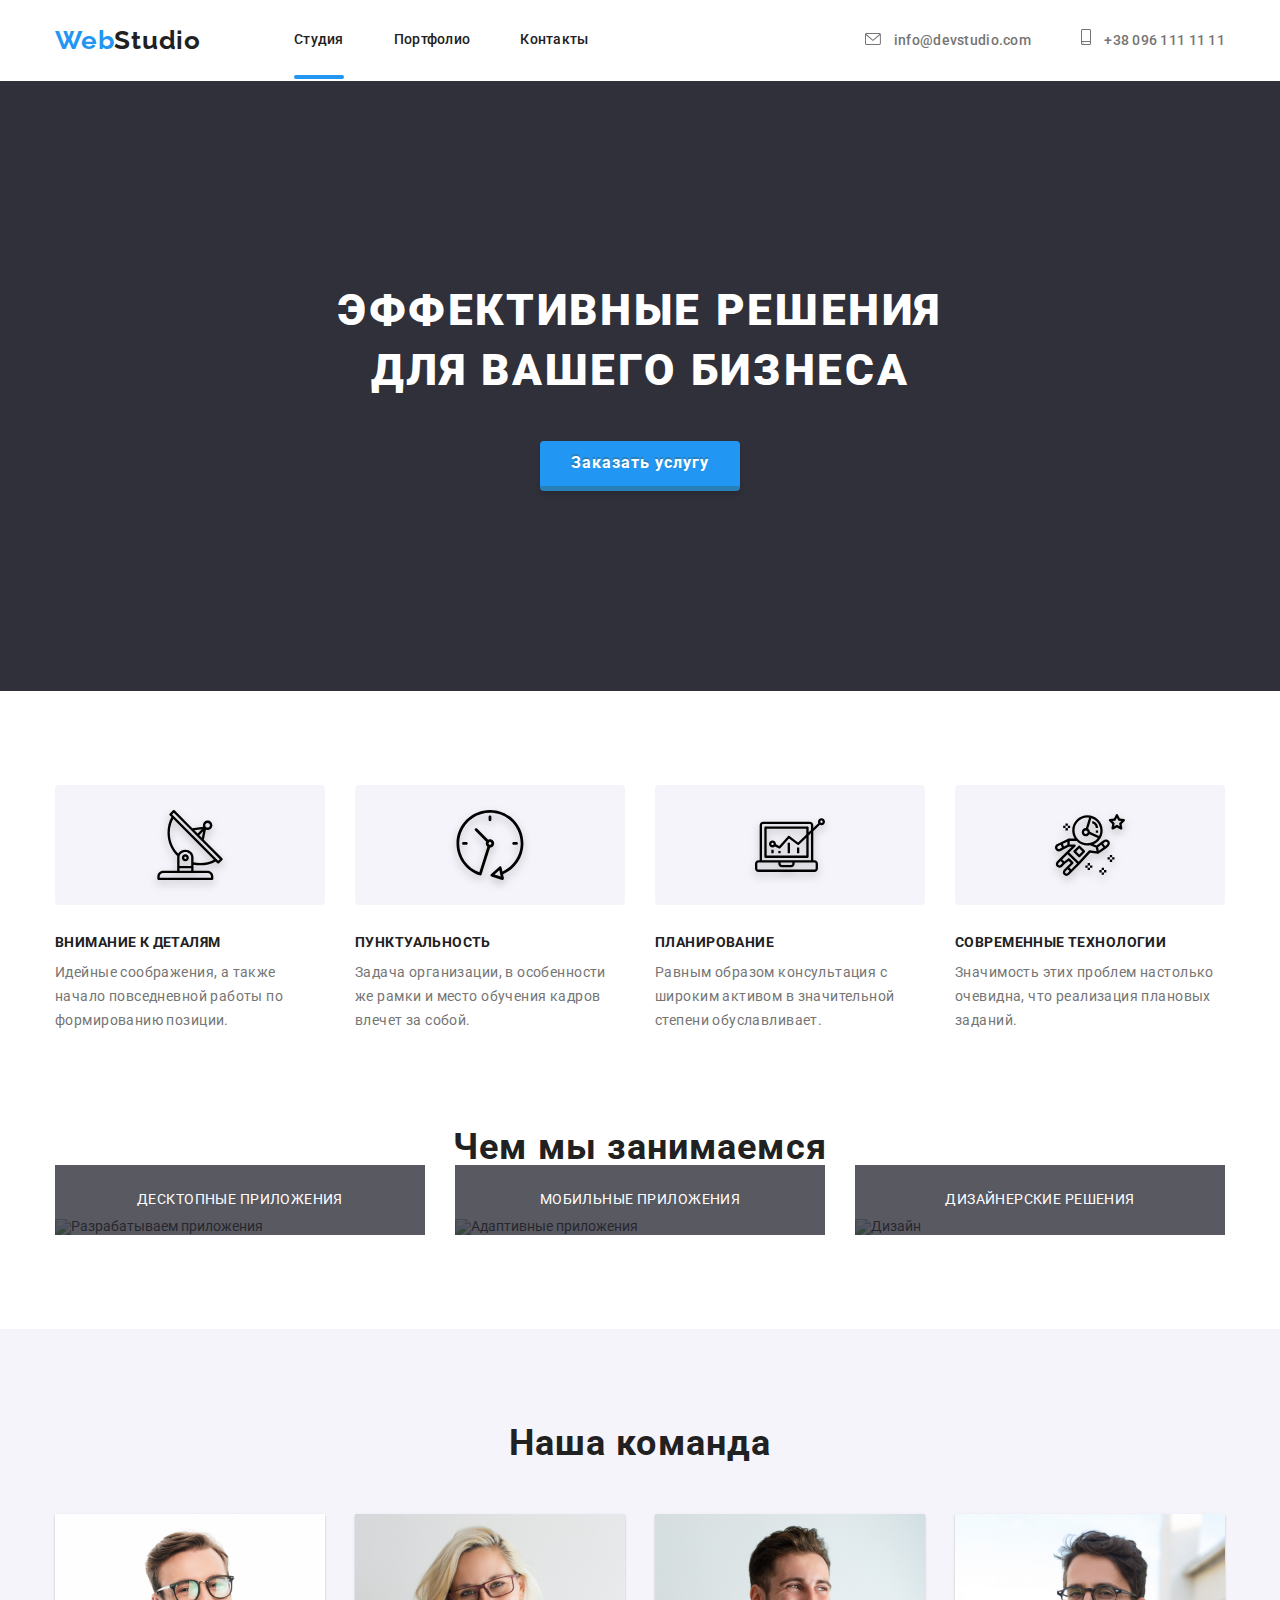
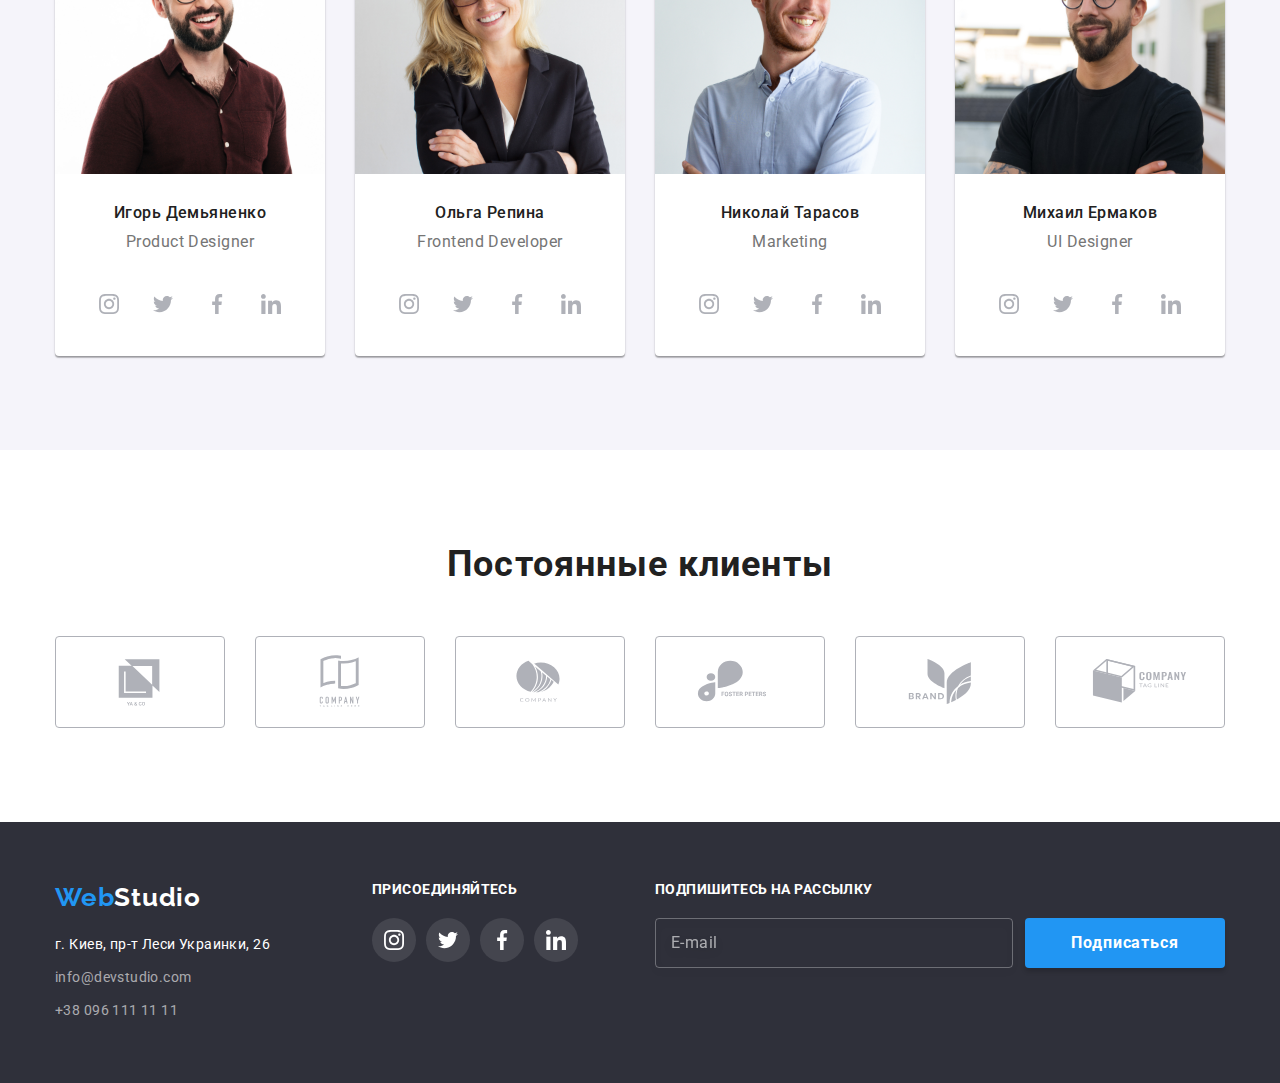
==== commit c4f3c37d: "form svg focus" ====
--- a/index.html
+++ b/index.html
@@ -56,7 +56,7 @@
 			<div class="container main__header-block">
 				<h1 class="main__title">Эффективные решения для вашего бизнеса
 				</h1>
-				<button class="main__button animate" data-modal-open type="button">
+				<button class="main__button button animate" data-modal-open type="button">
 					Заказать услугу
 				</button>
 			</div>
@@ -386,12 +386,62 @@
 						</li>
 					</ul>
 				</div>
+				<div class="footer__feedback">
+					<h3 class="feedback__title block__title">Подпишитесь на рассылку</h3>
+					<div class="feedback__block">
+						<input type="email" placeholder="E-mail" class="feedback__input">
+						<button type="submit" class="feedback__button button">Подписаться</button>
+					</div>
+				</div>
 			</div>
 		</div>
 
 	</footer>
 	<div class="backdrop is-hidden" data-modal>
 		<div class="modal">
+			<h4 class="modal__title">Оставьте свои данные, мы вам перезвоним</h4>
+			<form class="modal__form">
+				<ul class="modal__content">
+					<li class="form__item">
+						<label for="name" class="form__label">Имя</label>
+						<div class="form__input-block">
+							<input type="text" id="name" name="имя" class="form__input">
+							<svg class="form__icon">
+								<use href="./img/svg/icons.svg#icon-form-person-icon"></use>
+							</svg>
+						</div>
+					</li>
+					<li class="form__item">
+						<label for="tel" class="form__label">Телефон</label>
+						<div class="form__input-block">
+							<input type="tel" id="tel" name="phone" class="form__input" autocomplete="off">
+							<svg class="form__icon">
+								<use href="./img/svg/icons.svg#icon-form-phone-icon"></use>
+							</svg>
+						</div>
+					</li>
+					<li class="form__item">
+						<label for="mail" class="form__label">Почта</label>
+						<div class="form__input-block">
+							<input type="email" id="mail" name="e-mail" class="form__input">
+							<svg class="form__icon">
+								<use href="./img/svg/icons.svg#icon-form-email-icon"></use>
+							</svg>
+						</div>
+					</li>
+					<li class="form__item">
+						<label for="comment" class="form__label">Комментарий</label>
+						<textarea name="Comments" id="comment" cols="30" rows="10" placeholder="Введите текст"
+							class="form__textarea"></textarea>
+					</li>
+				</ul>
+				<div class="form__policy">
+					<input type="checkbox" id="policy" name="Policy" value="policy">
+					<label for="policy" class="form__policy-label">Соглашаюсь с рассылкой и принимаю <a href="#">Условия
+							договора</a></label>
+				</div>
+				<button type="submit" class="modal__button button">Отправить</button>
+			</form>
 			<button type="button " class="modal__close" data-modal-close>
 				<svg class="modal__close-icon">
 					<use href="./img/svg/icons.svg#icon-close-icon"></use>
--- a/css/style.css
+++ b/css/style.css
@@ -17,6 +17,10 @@
 img {
   display: block;
 }
+button {
+  cursor: pointer;
+  border: none;
+}
 /*====== Container, Logo and title blocks (repeat) ======*/
 .container {
   max-width: 1200px;
@@ -58,6 +62,21 @@
   text-transform: uppercase;
   font-weight: 700;
   letter-spacing: 0.03em;
+}
+
+.button {
+  display: block;
+  box-shadow: 0 4px 4px rgba(0, 0, 0, 0.15);
+  border-radius: 4px;
+  background-color: var(--color-link);
+  min-width: 200px;
+  min-height: 50px;
+  color: var(--color-white);
+  font-size: 16px;
+  font-weight: 700;
+  letter-spacing: 0.06em;
+  line-height: 1.875;
+  font-family: inherit;
 }
 
 /*=================== ROOT ====================*/
@@ -254,25 +273,14 @@
 }
 
 .main__button {
+  transform: translate(-50%);
   position: absolute;
   bottom: 0%;
   left: 50%;
-  transform: translate(-50%);
-  display: block;
-  margin: 0 auto;
-  font-family: inherit;
-  box-shadow: 0 4px 4px rgba(0, 0, 0, 0.15);
-  border-radius: 4px;
-  background-color: var(--color-link);
-  padding: 10px 31px;
-  outline: none;
-  border: 0;
-  color: var(--color-white);
-  font-size: 16px;
-  font-weight: 700;
-  letter-spacing: 0.06em;
-  line-height: 1.875;
-  cursor: pointer;
+}
+
+.button:hover {
+  background: #188ce8;
 }
 .main__button.animate {
   border-bottom: 5px solid #2980b9;
@@ -403,35 +411,6 @@
   letter-spacing: 0.03em;
 }
 
-/*======================= CARDS =====================
-.scene {
-  width: 270px;
-  min-height: 428px;
-  margin: 40px 0;
-  perspective: 600px;
-}
-.card {
-  width: 100%;
-  height: 100%;
-  position: relative;
-  transition: transform 1s;
-  transform-style: preserve-3d;
-}
-.card.is-flipped {
-  transform: rotateY(180deg);
-}
-.card-face {
-  box-shadow: 0 2px 1px rgba(0, 0, 0, 0.2), 0 1px 1px rgba(0, 0, 0, 0.14), 0 1px 3px rgba(0, 0, 0, 0.12);
-  width: 100%;
-  height: 100%;
-  position: absolute;
-  backface-visibility: hidden;
-}
-.card__face--front {
-}
-.card-face--back {
-  transform: rotateY(180deg);
-}=========================================================*/
 /*================ SOCIAL__BLOCK ====================*/
 .social__block {
   display: flex;
@@ -571,6 +550,36 @@
 .social__icon-white {
   fill: var(--color-white);
 }
+.footer__feedback {
+  margin-left: auto;
+}
+.feedback__title {
+  color: var(--color-white);
+  margin-bottom: 20px;
+}
+
+.feedback__block {
+  display: flex;
+}
+.feedback__input {
+  min-width: 358px;
+  background-color: transparent;
+  border: 1px solid rgba(255, 255, 255, 0.3);
+  box-sizing: border-box;
+  filter: drop-shadow(0px 4px 4px rgba(0, 0, 0, 0.15));
+  border-radius: 4px;
+  padding: 15px;
+}
+.feedback__input::placeholder {
+  font-size: 16px;
+  line-height: 0.8;
+  letter-spacing: 0.03em;
+  color: rgba(255, 255, 255, 0.6);
+}
+.feedback__button {
+  margin-left: 12px;
+}
+
 /*=================== PORTFOLIO ====================*/
 
 .filter__list {
@@ -714,7 +723,9 @@
   box-shadow: 0px 1px 3px rgba(0, 0, 0, 0.12), 0px 1px 1px rgba(0, 0, 0, 0.14), 0px 2px 1px rgba(0, 0, 0, 0.2);
   border-radius: 4px;
   transition: transform 500ms var(--timing-function);
-}
+  padding: 40px;
+}
+
 .modal__close {
   position: absolute;
   top: 8px;
@@ -737,3 +748,83 @@
 .modal__close-icon:hover {
   fill: var(--color-link);
 }
+/*============= FORM =================*/
+
+.modal__content {
+  margin-bottom: 20px;
+}
+.modal__title {
+  font-weight: 700;
+  font-size: 20px;
+  line-height: 0.8695;
+  letter-spacing: 0.03em;
+  margin-bottom: 12px;
+}
+
+.form__item {
+  position: relative;
+  display: flex;
+  flex-direction: column;
+}
+.form__item:not(:last-child) {
+  margin-bottom: 10px;
+}
+.form__label {
+  margin-bottom: 4px;
+  font-size: 12px;
+  line-height: 0.8571;
+  letter-spacing: 0.01em;
+  color: var(--color-contacts);
+}
+.modal__button {
+  margin: 0 auto;
+}
+.form__policy {
+  margin-bottom: 30px;
+}
+.form__input {
+  padding: 11px 42px;
+  border: 1px solid rgba(33, 33, 33, 0.2);
+  border-radius: 4px;
+  width: 100%;
+}
+.form__input-block {
+  position: relative;
+}
+.form__textarea {
+  padding: 12px 16px;
+  border: 1px solid rgba(33, 33, 33, 0.2);
+  border-radius: 4px;
+  resize: none;
+}
+.form__textarea::placeholder {
+  font-size: 12px;
+  line-height: 1.16;
+  letter-spacing: 0.01em;
+  color: rgba(117, 117, 117, 0.5);
+}
+.form__policy-label {
+  font-size: 14px;
+  line-height: 1.71;
+  letter-spacing: 0.03em;
+  color: var(--color-contacts);
+}
+.form__policy-label a {
+  color: var(--color-link);
+}
+.form__input:focus-visible,
+.form__textarea:focus-visible {
+  outline: none;
+  border: 1px solid var(--color-link);
+}
+.form__icon {
+  position: absolute;
+  top: 50%;
+  left: 12px;
+  transform: translateY(-50%);
+  width: 18px;
+  height: 18px;
+}
+.form__input:focus + .form__icon {
+  fill: var(--color-link);
+}
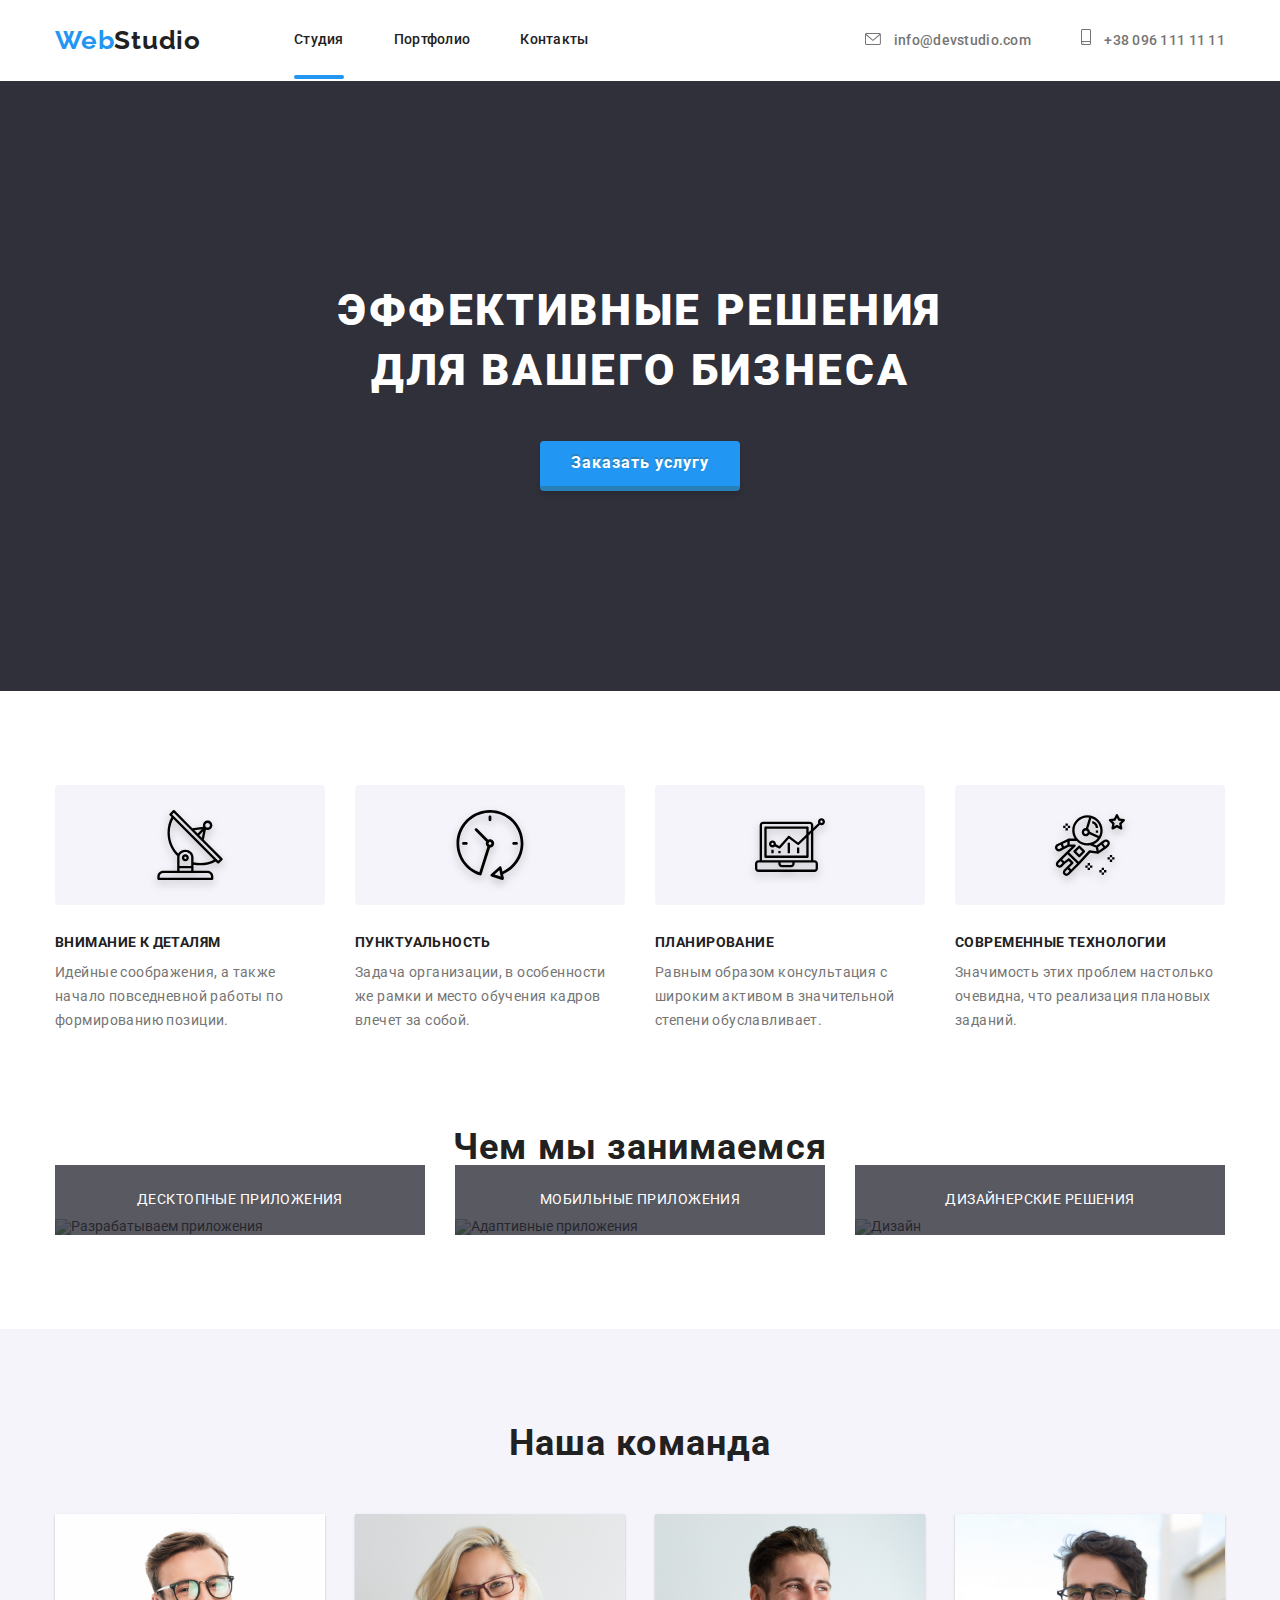
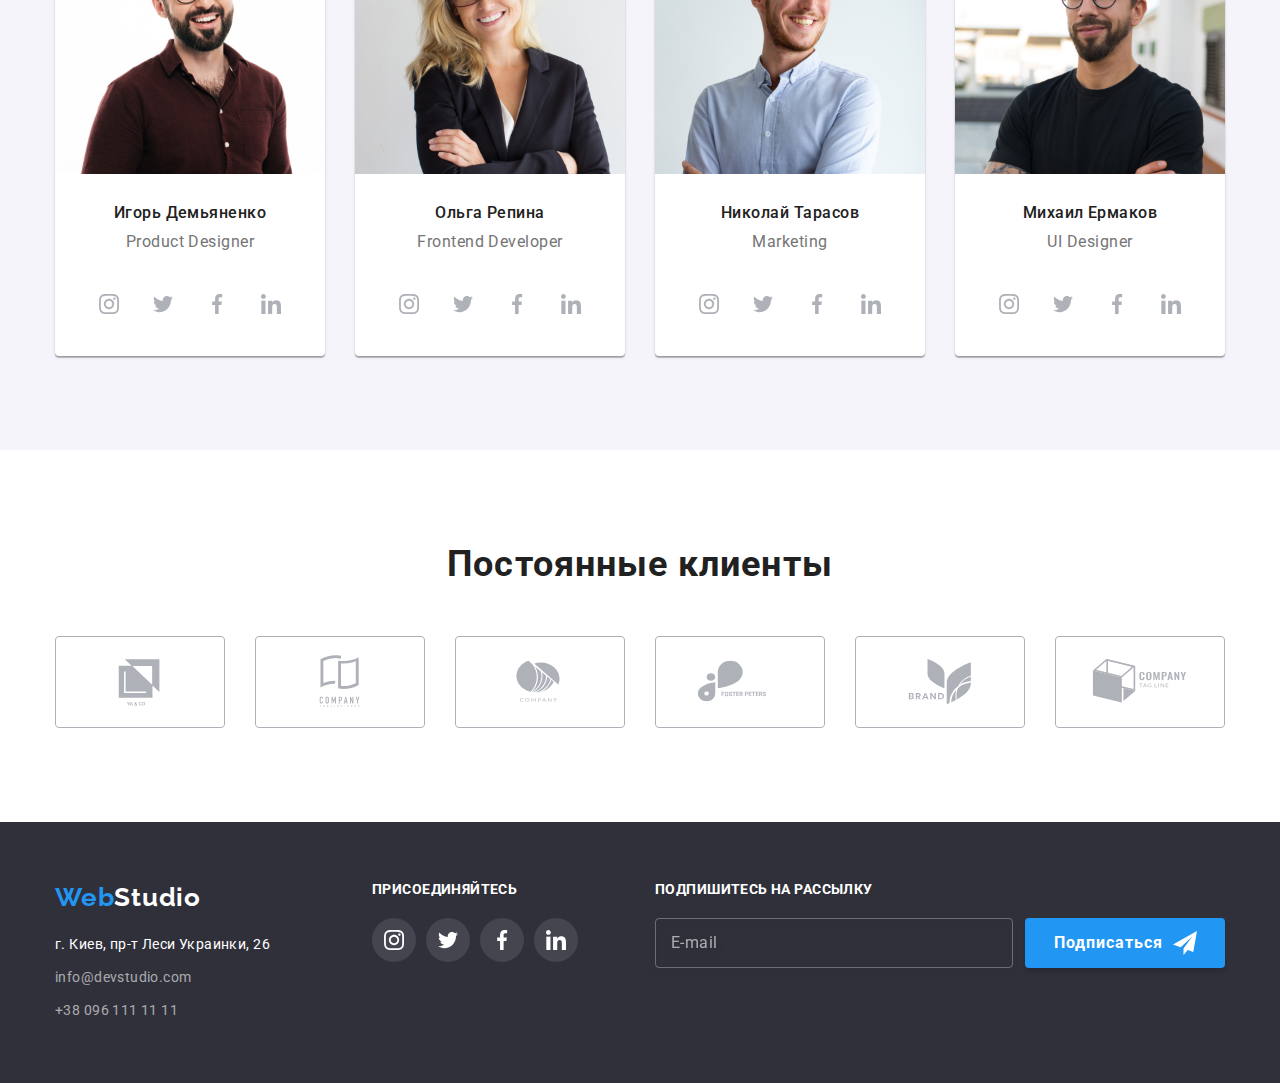
==== commit 88ce60aa: "new" ====
--- a/index.html
+++ b/index.html
@@ -17,6 +17,7 @@
 	<link rel="stylesheet"
 		href="https://cdnjs.cloudflare.com/ajax/libs/modern-normalize/1.1.0/modern-normalize.min.css">
 	<link rel="stylesheet" href="./css/style.css" />
+	<link rel="stylesheet" href="./css/service.css">
 
 </head>
 
@@ -390,7 +391,11 @@
 					<h3 class="feedback__title block__title">Подпишитесь на рассылку</h3>
 					<div class="feedback__block">
 						<input type="email" placeholder="E-mail" class="feedback__input">
-						<button type="submit" class="feedback__button button">Подписаться</button>
+						<button type="submit" class="feedback__button button">Подписаться
+							<svg class="feedback__icon">
+								<use href="./img/svg/icons.svg#icon-icon-send"></use>
+							</svg>
+						</button>
 					</div>
 				</div>
 			</div>
@@ -401,7 +406,7 @@
 		<div class="modal">
 			<h4 class="modal__title">Оставьте свои данные, мы вам перезвоним</h4>
 			<form class="modal__form">
-				<ul class="modal__content">
+				<ul class="form__content">
 					<li class="form__item">
 						<label for="name" class="form__label">Имя</label>
 						<div class="form__input-block">
@@ -436,11 +441,13 @@
 					</li>
 				</ul>
 				<div class="form__policy">
-					<input type="checkbox" id="policy" name="Policy" value="policy">
+					<input type="checkbox" id="policy" name="Policy" value="policy"
+						class="visually-hidden">
+						<span class="form__checkbox"></span>
 					<label for="policy" class="form__policy-label">Соглашаюсь с рассылкой и принимаю <a href="#">Условия
 							договора</a></label>
 				</div>
-				<button type="submit" class="modal__button button">Отправить</button>
+				<button type="submit" class="form__button button">Отправить</button>
 			</form>
 			<button type="button " class="modal__close" data-modal-close>
 				<svg class="modal__close-icon">
--- a/css/style.css
+++ b/css/style.css
@@ -569,6 +569,7 @@
   filter: drop-shadow(0px 4px 4px rgba(0, 0, 0, 0.15));
   border-radius: 4px;
   padding: 15px;
+  transition: 250ms border var(--timing-function);
 }
 .feedback__input::placeholder {
   font-size: 16px;
@@ -576,8 +577,25 @@
   letter-spacing: 0.03em;
   color: rgba(255, 255, 255, 0.6);
 }
+.feedback__input:focus-visible,
+.feedback__textarea:focus-visible {
+  outline: none;
+  border: 1px solid var(--color-link);
+}
 .feedback__button {
+  display: flex;
+  align-items: center;
   margin-left: 12px;
+  padding-left: 29px;
+  transition: 250ms background var(--timing-function);
+}
+.feedback__button:hover {
+  background: #188ce8;
+}
+.feedback__icon {
+  width: 24px;
+  height: 24px;
+  margin-left: 10px;
 }
 
 /*=================== PORTFOLIO ====================*/
@@ -750,7 +768,7 @@
 }
 /*============= FORM =================*/
 
-.modal__content {
+.form__content {
   margin-bottom: 20px;
 }
 .modal__title {
@@ -776,26 +794,41 @@
   letter-spacing: 0.01em;
   color: var(--color-contacts);
 }
-.modal__button {
-  margin: 0 auto;
-}
-.form__policy {
-  margin-bottom: 30px;
-}
 .form__input {
   padding: 11px 42px;
   border: 1px solid rgba(33, 33, 33, 0.2);
   border-radius: 4px;
   width: 100%;
+  cursor: pointer;
+  transition: 250ms border var(--timing-function);
+}
+.form__input:focus-visible,
+.form__textarea:focus-visible {
+  outline: none;
+  border: 1px solid var(--color-link);
 }
 .form__input-block {
   position: relative;
+}
+.form__icon {
+  position: absolute;
+  top: 50%;
+  left: 12px;
+  transform: translateY(-50%);
+  width: 18px;
+  height: 18px;
+  transition: 250ms fill var(--timing-function);
+}
+.form__input:focus + .form__icon {
+  fill: var(--color-link);
 }
 .form__textarea {
   padding: 12px 16px;
   border: 1px solid rgba(33, 33, 33, 0.2);
   border-radius: 4px;
   resize: none;
+  cursor: pointer;
+  transition: 250ms border var(--timing-function);
 }
 .form__textarea::placeholder {
   font-size: 12px;
@@ -803,28 +836,32 @@
   letter-spacing: 0.01em;
   color: rgba(117, 117, 117, 0.5);
 }
+.form__policy {
+  margin-bottom: 30px;
+  display: flex;
+  align-items: center;
+  justify-content: center;
+}
+.form__checkbox {
+  width: 16px;
+  height: 15px;
+  border-radius: 4px;
+  border: 2px solid black;
+  margin-right: 10px;
+}
 .form__policy-label {
   font-size: 14px;
   line-height: 1.71;
   letter-spacing: 0.03em;
   color: var(--color-contacts);
+  cursor: pointer;
 }
 .form__policy-label a {
   color: var(--color-link);
 }
-.form__input:focus-visible,
-.form__textarea:focus-visible {
-  outline: none;
-  border: 1px solid var(--color-link);
-}
-.form__icon {
-  position: absolute;
-  top: 50%;
-  left: 12px;
-  transform: translateY(-50%);
-  width: 18px;
-  height: 18px;
-}
-.form__input:focus + .form__icon {
-  fill: var(--color-link);
-}
+.form__button {
+  margin: 0 auto;
+}
+.form__button:hover {
+  background: #188ce8;
+}
--- a/css/service.css
+++ b/css/service.css
@@ -0,0 +1,16 @@
+.visually-hidden {
+    position: absolute;
+    width: 1px;
+    height: 1px;
+    margin: -1px;
+    border: 0;
+    padding: 0;
+    clip: rect(0 0 0 0);
+    overflow: hidden;
+}
+.visually-appearance {
+    position: absolute;
+    appearance: none;
+    -webkit-appearance: none;
+    -moz-appearance: none;
+}
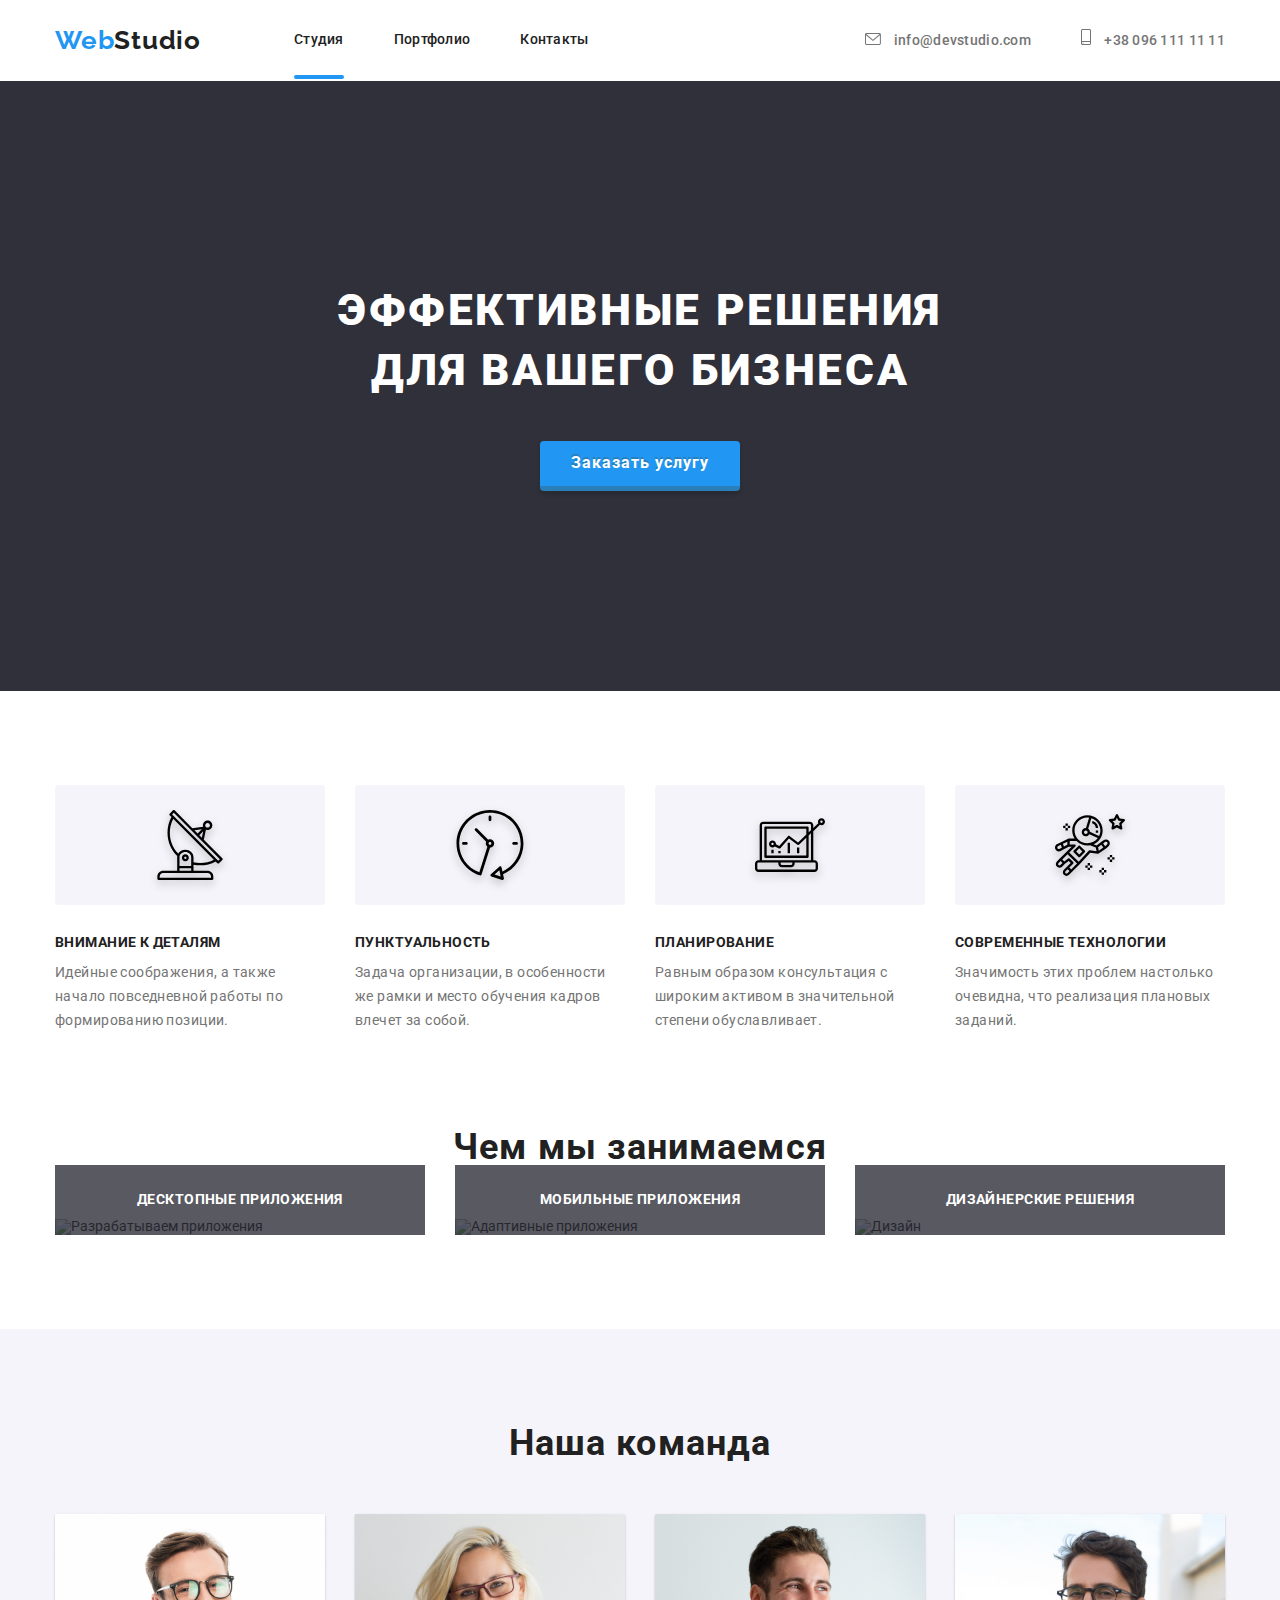
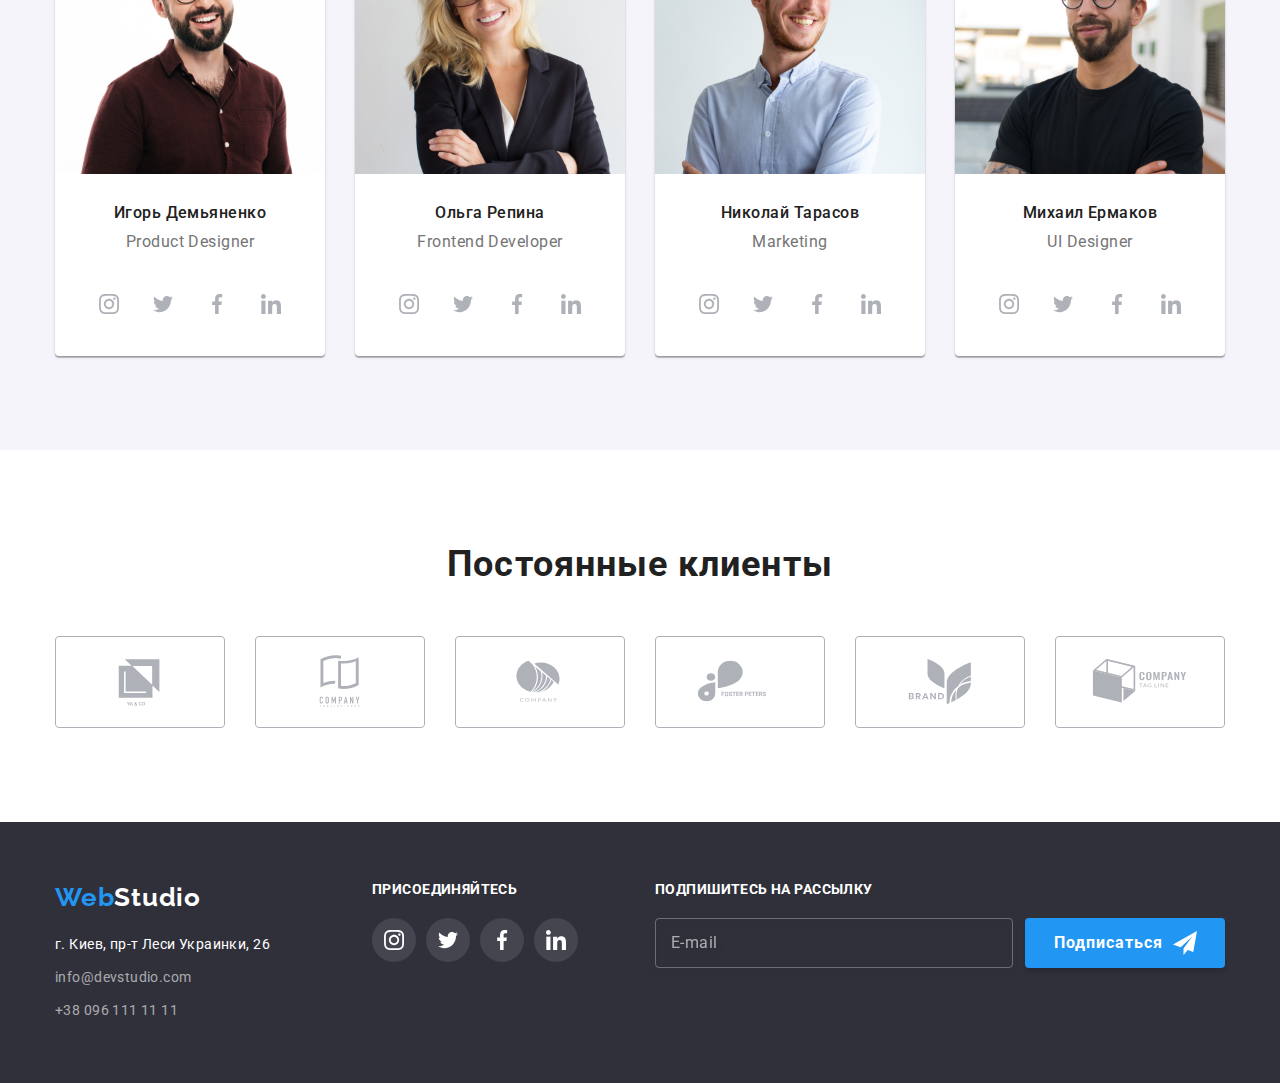
==== commit 859c04bc: "fix" ====
--- a/index.html
+++ b/index.html
@@ -436,17 +436,22 @@
 					</li>
 					<li class="form__item">
 						<label for="comment" class="form__label">Комментарий</label>
-						<textarea name="Comments" id="comment" cols="30" rows="10" placeholder="Введите текст"
+						<textarea name="Comments" id="comment" placeholder="Введите текст"
 							class="form__textarea"></textarea>
 					</li>
 				</ul>
-				<div class="form__policy">
-					<input type="checkbox" id="policy" name="Policy" value="policy"
-						class="visually-hidden">
-						<span class="form__checkbox"></span>
-					<label for="policy" class="form__policy-label">Соглашаюсь с рассылкой и принимаю <a href="#">Условия
-							договора</a></label>
-				</div>
+				<label class="form__policy">
+					<span class="checked"></span>
+					<input type="checkbox" name="Policy" value="policy" class="policy__input visually-hidden">
+					<svg class="policy__icon">
+						<use href="./img/svg/icons.svg#icon-icon-check"></use>
+					</svg>
+					<span class="policy__text">
+						Соглашаюсь с рассылкой и принимаю
+						<a href="#" class="policy__link">Условия договора</a>
+					</span>
+				</label>
+
 				<button type="submit" class="form__button button">Отправить</button>
 			</form>
 			<button type="button " class="modal__close" data-modal-close>
--- a/css/style.css
+++ b/css/style.css
@@ -362,6 +362,7 @@
   align-items: center;
 }
 .direction__text {
+  font-weight: 700;
   letter-spacing: 0.03em;
   text-transform: uppercase;
   color: var(--color-white);
@@ -557,7 +558,6 @@
   color: var(--color-white);
   margin-bottom: 20px;
 }
-
 .feedback__block {
   display: flex;
 }
@@ -570,6 +570,7 @@
   border-radius: 4px;
   padding: 15px;
   transition: 250ms border var(--timing-function);
+  color: var(--color-white);
 }
 .feedback__input::placeholder {
   font-size: 16px;
@@ -727,7 +728,7 @@
   visibility: hidden;
 }
 .backdrop.is-hidden .modal {
-  transform: scale(1.1) translate(-50%, -50%);
+  transform: scale(0.8) translate(-50%, -50%);
 }
 
 .modal {
@@ -737,10 +738,10 @@
   top: 50%;
   left: 50%;
   background-color: #ffffff;
-  transform: translate(-50%, -50%) scale(0.8);
+  transform: translate(-50%, -50%) scale(1);
   box-shadow: 0px 1px 3px rgba(0, 0, 0, 0.12), 0px 1px 1px rgba(0, 0, 0, 0.14), 0px 2px 1px rgba(0, 0, 0, 0.2);
   border-radius: 4px;
-  transition: transform 500ms var(--timing-function);
+  transition: transform 250ms var(--timing-function), visibility 250ms var(--timing-function);
   padding: 40px;
 }
 
@@ -753,6 +754,7 @@
   border: 1px solid rgba(0, 0, 0, 0.1);
   border-radius: 50%;
   cursor: pointer;
+  background: transparent;
 }
 
 .modal__close-icon {
@@ -762,6 +764,7 @@
   width: 18px;
   height: 18px;
   transform: translate(-50%, -50%);
+  transition: fill 250ms var(--timing-function);
 }
 .modal__close-icon:hover {
   fill: var(--color-link);
@@ -829,6 +832,7 @@
   resize: none;
   cursor: pointer;
   transition: 250ms border var(--timing-function);
+  min-height: 120px;
 }
 .form__textarea::placeholder {
   font-size: 12px;
@@ -836,31 +840,62 @@
   letter-spacing: 0.01em;
   color: rgba(117, 117, 117, 0.5);
 }
+/*================ POLICY ===================*/
 .form__policy {
+  position: relative;
+  display: flex;
+  justify-content: center;
+  align-items: center;
   margin-bottom: 30px;
-  display: flex;
-  align-items: center;
-  justify-content: center;
-}
-.form__checkbox {
+  cursor: pointer;
+}
+.checked {
+  position: absolute;
+  top: 4px;
+  left: 12px;
+  display: block;
   width: 16px;
   height: 15px;
-  border-radius: 4px;
-  border: 2px solid black;
-  margin-right: 10px;
-}
-.form__policy-label {
+  border: 2px solid #212121;
+  background-color: var(--color-white);
+  border-radius: 2px;
+}
+.policy__icon {
+  position: absolute;
+  top: 4px;
+  left: 12px;
+  width: 16px;
+  height: 15px;
+  display: block;
+  opacity: 1;
+  opacity: 0;
+  border-radius: 2px;
+  fill: var(--color-white);
+  transition: fill 250ms var(--timing-function), opacity 250ms var(--timing-function);
+}
+
+.policy__input:checked + .policy__icon {
+  opacity: 1;
+  fill: var(--color-link);
+}
+.policy__text {
+  display: inline-block;
+  margin-left: 24px;
   font-size: 14px;
   line-height: 1.71;
   letter-spacing: 0.03em;
   color: var(--color-contacts);
-  cursor: pointer;
-}
+}
+.policy__link {
+  color: var(--color-link);
+}
+/*=========================================*/
 .form__policy-label a {
   color: var(--color-link);
 }
 .form__button {
   margin: 0 auto;
+  transition: background 250ms var(--timing-function);
 }
 .form__button:hover {
   background: #188ce8;
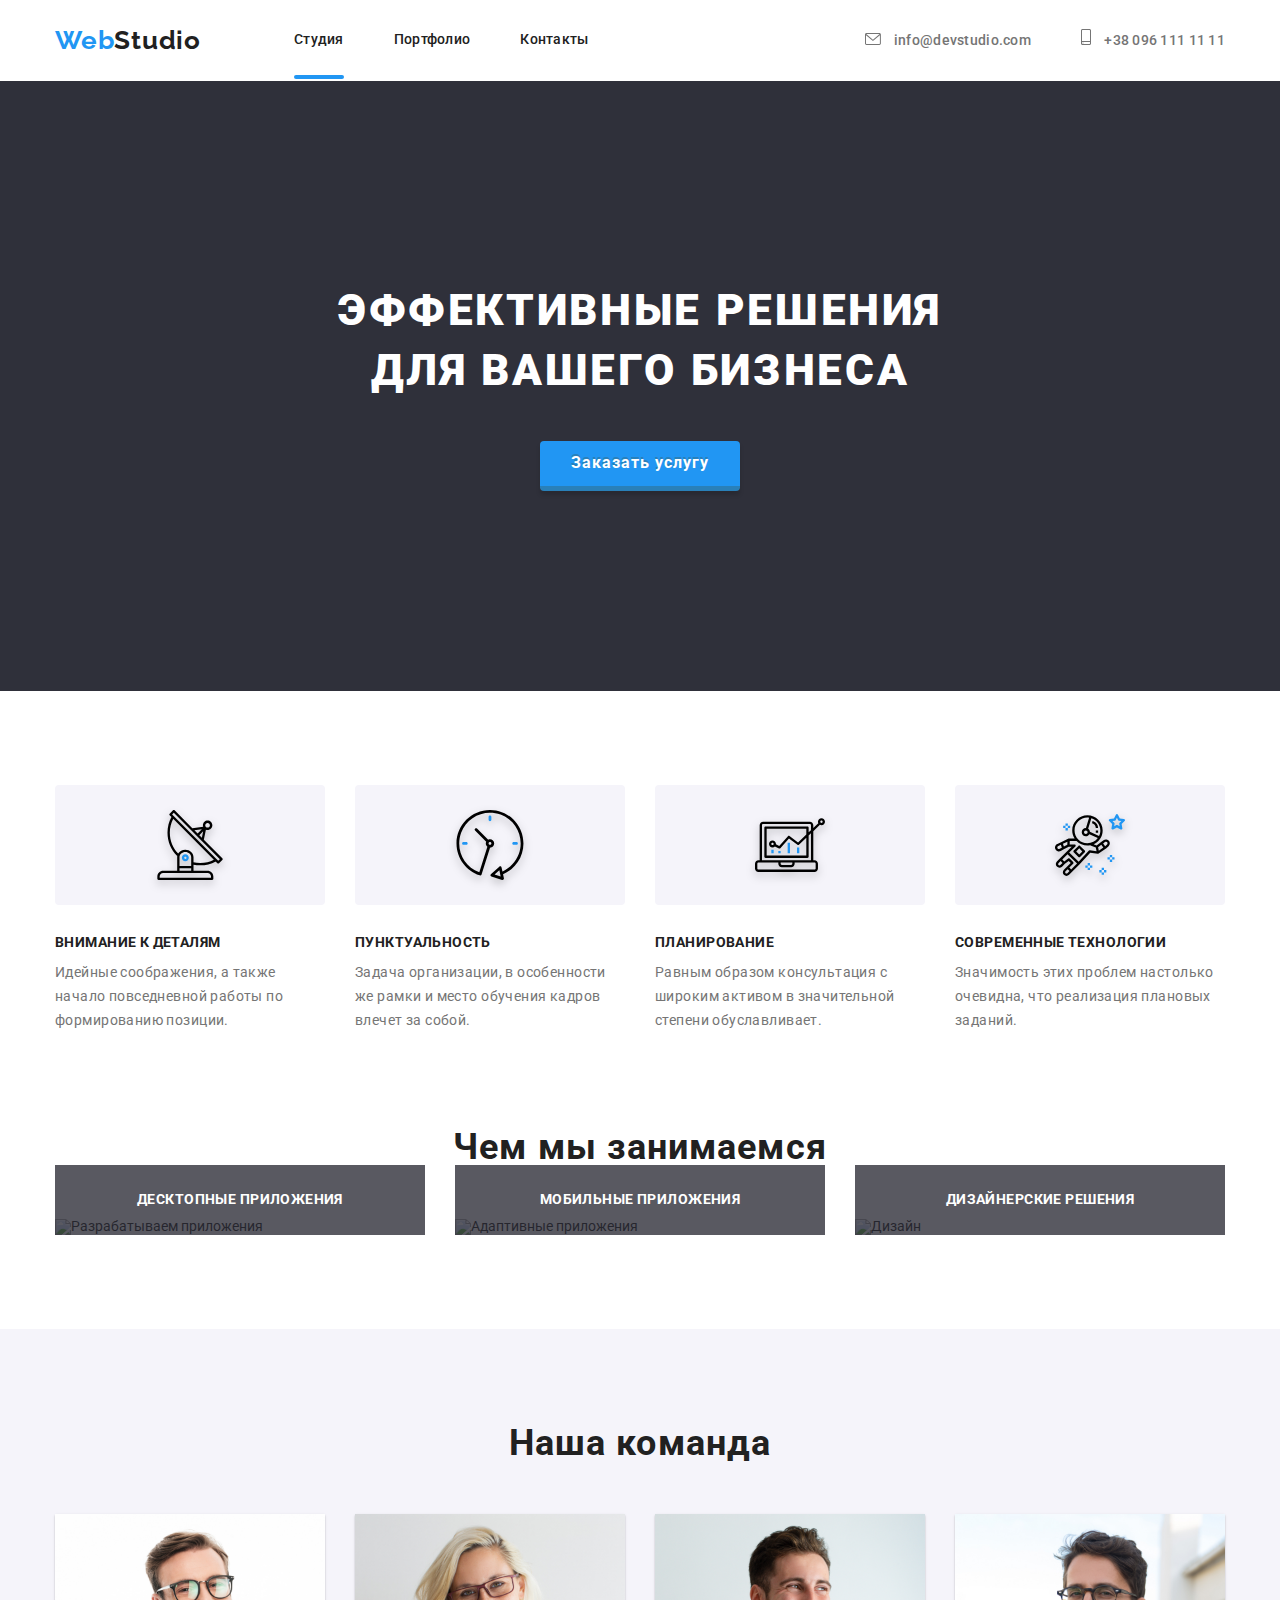
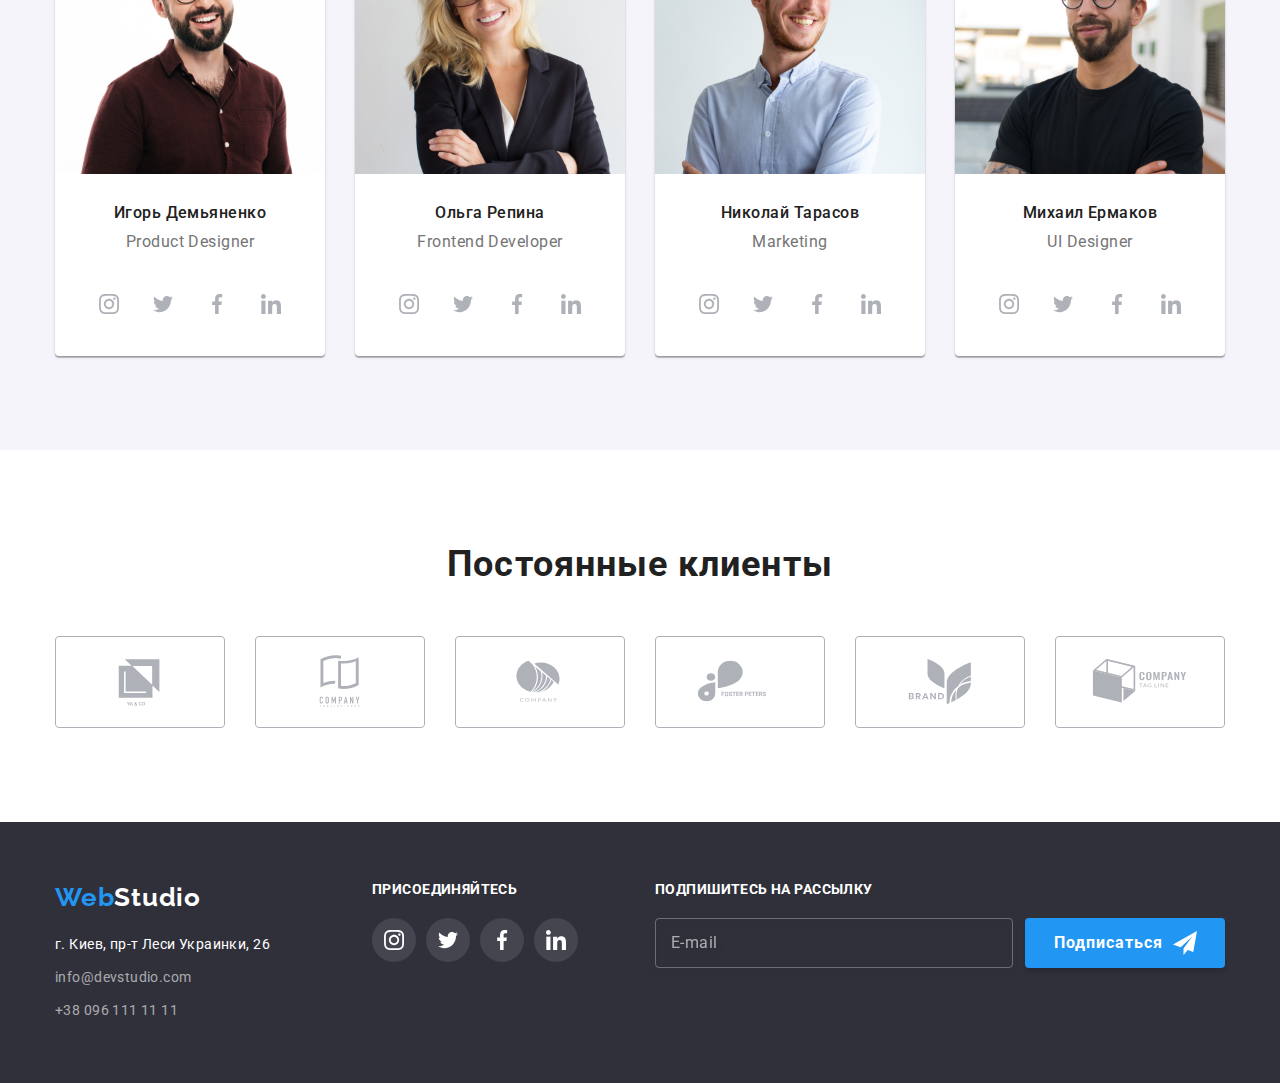
==== commit d7bb3b54: "07_homework" ====
--- a/index.html
+++ b/index.html
@@ -14,10 +14,7 @@
 	<link href="https://fonts.googleapis.com/css2?family=Raleway:wght@700&display=swap" rel="stylesheet">
 
 	<!-- ======== Подключаем CSS ==================-->
-	<link rel="stylesheet"
-		href="https://cdnjs.cloudflare.com/ajax/libs/modern-normalize/1.1.0/modern-normalize.min.css">
-	<link rel="stylesheet" href="./css/style.css" />
-	<link rel="stylesheet" href="./css/service.css">
+	<link rel="stylesheet" href="./css/main.min.css" />
 
 </head>
 
@@ -25,25 +22,26 @@
 	<!--============ HEADER =============================-->
 	<header class="header">
 		<div class="header__main container">
-			<a href="/" class="header__logo logo"><span>Web</span>Studio</a>
-
-			<!--========== MAIN__NAV ==================-->
-			<nav class="main__nav">
-				<ul class="main__menu">
-					<li class="main__item link__active"><a href="./index.html" class="main__link link-active">Студия</a>
-					</li>
-					<li class="main__item"><a href="./portfolio.html" class="main__link">Портфолио</a></li>
-					<li class="main__item"><a href="#" class="main__link">Контакты</a></li>
+			<a href="/" class="header__logo logo"><span class="logo--blue">Web</span>Studio</a>
+
+			<!--========== NAVIGATION__MAIN ==================-->
+			<nav class="navigation">
+				<ul class="navigation__list">
+					<li class="navigation__item"><a href="./index.html"
+							class="navigation__link navigation__link--active">Студия</a>
+					</li>
+					<li class="navigation__item"><a href="./portfolio.html" class="navigation__link">Портфолио</a></li>
+					<li class="navigation__item"><a href="#" class="navigation__link">Контакты</a></li>
 				</ul>
 			</nav>
 
 			<!--===== HEADER__CONTACTS ===================-->
 			<div class="header__contacts">
-				<a href="mailto:info@devstudio.com" class="contacts-mail"><svg class="mail__icon">
+				<a href="mailto:info@devstudio.com" class="header__mail"><svg class="header__icon--mail">
 						<use href="./img/svg/icons.svg#icon-header-mail"></use>
 					</svg>
 					info@devstudio.com</a>
-				<a href="tel:+380961111111" class="cotacts-tel"><svg class="tel__icon">
+				<a href="tel:+380961111111" class="header__tel"><svg class="header__icon--tel">
 						<use href="./img/svg/icons.svg#icon-header-phone"></use>
 					</svg>
 					+38 096 111 11 11</a>
@@ -53,11 +51,11 @@
 
 	<!--============== MAIN ============================-->
 	<main class="main">
-		<section class="main__header">
-			<div class="container main__header-block">
-				<h1 class="main__title">Эффективные решения для вашего бизнеса
+		<section class="main__hero">
+			<div class="container hero__block">
+				<h1 class="hero__title">Эффективные решения для вашего бизнеса
 				</h1>
-				<button class="main__button button animate" data-modal-open type="button">
+				<button class="hero__button hero__button--border button" data-modal-open type="button">
 					Заказать услугу
 				</button>
 			</div>
@@ -114,23 +112,23 @@
 		<!-- =========== MAIN__DIRECTION =============-->
 		<section class="main__direction section">
 			<div class="container">
-				<h2 class="direction__title title">Чем мы занимаемся</h2>
+				<h2 class="direction__title section__title">Чем мы занимаемся</h2>
 				<ul class="direction__list">
 					<li class="direction__block">
 						<img src="./img/work/box1.jpg" alt="Разрабатываем приложения" width="370">
-						<div class="dierction__text-block">
+						<div class="direction__text-block">
 							<p class="direction__text">Десктопные приложения</p>
 						</div>
 					</li>
 					<li class="direction__block">
 						<img src="./img/work/box2.jpg" alt="Адаптивные приложения" width="370">
-						<div class="dierction__text-block">
+						<div class="direction__text-block">
 							<p class="direction__text">Мобильные приложения</p>
 						</div>
 					</li>
 					<li class="direction__block">
 						<img src="./img/work/box3.jpg" alt="Дизайн" width="370">
-						<div class="dierction__text-block">
+						<div class="direction__text-block">
 							<p class="direction__text">Дизайнерские решения</p>
 						</div>
 					</li>
@@ -141,7 +139,7 @@
 		<!--========== MAIN__TEAM ===================-->
 		<section class="main__team section">
 			<div class="container">
-				<h2 class="team__title title">Наша команда</h2>
+				<h2 class="team__title section__title">Наша команда</h2>
 				<ul class="team__list">
 					<li class="team__items">
 						<img src="./img/team/01.jpg" alt="Ольга Репина" width="270">
@@ -150,28 +148,28 @@
 							<p class="team__subtitle">Product Designer</p>
 						</div>
 						<ul class="social__block">
-							<li>
+							<li class="social__item">
 								<a href="#" target="blank" class="social__link">
 									<svg class="social__icon">
 										<use href="./img/svg/icons.svg#icon-logo-instagram"></use>
 									</svg>
 								</a>
 							</li>
-							<li>
+							<li class="social__item">
 								<a href="#" target="blank" class="social__link">
 									<svg class="social__icon">
 										<use href="./img/svg/icons.svg#icon-logo-twitter"></use>
 									</svg>
 								</a>
 							</li>
-							<li>
+							<li class="social__item">
 								<a href="#" target="blank" class="social__link">
 									<svg class="social__icon">
 										<use href="./img/svg/icons.svg#icon-logo-facebook"></use>
 									</svg>
 								</a>
 							</li>
-							<li>
+							<li class="social__item">
 								<a href="#" target="blank" class="social__link">
 									<svg class="social__icon">
 										<use href="./img/svg/icons.svg#icon-logo-linkedin"></use>
@@ -186,28 +184,28 @@
 							<p class="team__subtitle">Frontend Developer</p>
 						</div>
 						<ul class="social__block">
-							<li>
+							<li class="social__item">
 								<a href="#" target="blank" class="social__link">
 									<svg class="social__icon">
 										<use href="./img/svg/icons.svg#icon-logo-instagram"></use>
 									</svg>
 								</a>
 							</li>
-							<li>
+							<li class="social__item">
 								<a href="#" target="blank" class="social__link">
 									<svg class="social__icon">
 										<use href="./img/svg/icons.svg#icon-logo-twitter"></use>
 									</svg>
 								</a>
 							</li>
-							<li>
+							<li class="social__item">
 								<a href="#" target="blank" class="social__link">
 									<svg class="social__icon">
 										<use href="./img/svg/icons.svg#icon-logo-facebook"></use>
 									</svg>
 								</a>
 							</li>
-							<li>
+							<li class="social__item">
 								<a href="#" target="blank" class="social__link">
 									<svg class="social__icon">
 										<use href="./img/svg/icons.svg#icon-logo-linkedin"></use>
@@ -222,28 +220,28 @@
 							<p class="team__subtitle">Marketing</p>
 						</div>
 						<ul class="social__block">
-							<li>
+							<li class="social__item">
 								<a href="#" target="blank" class="social__link">
 									<svg class="social__icon">
 										<use href="./img/svg/icons.svg#icon-logo-instagram"></use>
 									</svg>
 								</a>
 							</li>
-							<li>
+							<li class="social__item">
 								<a href="#" target="blank" class="social__link">
 									<svg class="social__icon">
 										<use href="./img/svg/icons.svg#icon-logo-twitter"></use>
 									</svg>
 								</a>
 							</li>
-							<li>
+							<li class="social__item">
 								<a href="#" target="blank" class="social__link">
 									<svg class="social__icon">
 										<use href="./img/svg/icons.svg#icon-logo-facebook"></use>
 									</svg>
 								</a>
 							</li>
-							<li>
+							<li class="social__item">
 								<a href="#" target="blank" class="social__link">
 									<svg class="social__icon">
 										<use href="./img/svg/icons.svg#icon-logo-linkedin"></use>
@@ -258,28 +256,28 @@
 							<p class="team__subtitle">UI Designer</p>
 						</div>
 						<ul class="social__block">
-							<li>
+							<li class="social__item">
 								<a href="#" target="blank" class="social__link">
 									<svg class="social__icon">
 										<use href="./img/svg/icons.svg#icon-logo-instagram"></use>
 									</svg>
 								</a>
 							</li>
-							<li>
+							<li class="social__item">
 								<a href="#" target="blank" class="social__link">
 									<svg class="social__icon">
 										<use href="./img/svg/icons.svg#icon-logo-twitter"></use>
 									</svg>
 								</a>
 							</li>
-							<li>
+							<li class="social__item">
 								<a href="#" target="blank" class="social__link">
 									<svg class="social__icon">
 										<use href="./img/svg/icons.svg#icon-logo-facebook"></use>
 									</svg>
 								</a>
 							</li>
-							<li>
+							<li class="social__item">
 								<a href="#" target="blank" class="social__link">
 									<svg class="social__icon">
 										<use href="./img/svg/icons.svg#icon-logo-linkedin"></use>
@@ -294,45 +292,45 @@
 		<!--============= MAIN__CLIENTS ===================-->
 		<section class="main__clients section">
 			<div class="container">
-				<h2 class="clients__title title">Постоянные клиенты</h2>
+				<h2 class="clients__title section__title">Постоянные клиенты</h2>
 				<ul class="clients__list">
-					<li>
-						<a href="#" class="clients__item">
+					<li class="clients__item">
+						<a href="#" class="clients__link">
 							<svg class="clients__icon">
 								<use href="./img/svg/icons.svg#icon-company-logo-1"></use>
 							</svg>
 						</a>
 					</li>
-					<li>
-						<a href="#" class="clients__item">
+					<li class="clients__item">
+						<a href="#" class="clients__link">
 							<svg class="clients__icon">
 								<use href="./img/svg/icons.svg#icon-company-logo-2"></use>
 							</svg>
 						</a>
 					</li>
-					<li>
-						<a href="#" class="clients__item">
+					<li class="clients__item">
+						<a href="#" class="clients__link">
 							<svg class="clients__icon">
 								<use href="./img/svg/icons.svg#icon-company-logo-3"></use>
 							</svg>
 						</a>
 					</li>
-					<li>
-						<a href="#" class="clients__item">
+					<li class="clients__item">
+						<a href="#" class="clients__link">
 							<svg class="clients__icon">
 								<use href="./img/svg/icons.svg#icon-company-logo-4"></use>
 							</svg>
 						</a>
 					</li>
-					<li>
-						<a href="#" class="clients__item">
+					<li class="clients__item">
+						<a href="#" class="clients__link">
 							<svg class="clients__icon">
 								<use href="./img/svg/icons.svg#icon-company-logo-5"></use>
 							</svg>
 						</a>
 					</li>
-					<li>
-						<a href="#" class="clients__item">
+					<li class="clients__item">
+						<a href="#" class="clients__link">
 							<svg class="clients__icon">
 								<use href="./img/svg/icons.svg#icon-company-logo-6"></use>
 							</svg>
@@ -348,7 +346,7 @@
 			<div class="footer__main">
 				<!--========= FOOTER__CONTACTS ===========-->
 				<div class="footer__contacts">
-					<a class="footer__logo logo" href="#" target="blank"><span>Web</span>Studio</a>
+					<a class="footer__logo logo" href="#" target="blank"><span class="logo--blue">Web</span>Studio</a>
 					<address class="footer__address">г. Киев, пр-т Леси Украинки, 26
 					</address>
 					<a href="mailto:info@devstudio.com" class="footer__mail">info@devstudio.com</a>
@@ -357,30 +355,30 @@
 				<div class="footer__social">
 					<h3 class="social__title block__title"> присоединяйтесь</h3>
 					<ul class="social__block">
-						<li>
+						<li class="social__item">
 							<a href="#" target="blank" class="social__link footer__link">
-								<svg class="social__icon social__icon-white">
+								<svg class="social__icon social__icon--white">
 									<use href="./img/svg/icons.svg#icon-logo-instagram"></use>
 								</svg>
 							</a>
 						</li>
-						<li>
+						<li class="social__item">
 							<a href="#" target="blank" class="social__link footer__link">
-								<svg class="social__icon social__icon-white">
+								<svg class="social__icon social__icon--white">
 									<use href="./img/svg/icons.svg#icon-logo-twitter"></use>
 								</svg>
 							</a>
 						</li>
-						<li>
+						<li class="social__item">
 							<a href="#" target="blank" class="social__link footer__link">
-								<svg class="social__icon social__icon-white">
+								<svg class="social__icon social__icon--white">
 									<use href="./img/svg/icons.svg#icon-logo-facebook"></use>
 								</svg>
 							</a>
 						</li>
-						<li>
+						<li class="social__item">
 							<a href="#" target="blank" class="social__link footer__link">
-								<svg class="social__icon social__icon-white">
+								<svg class="social__icon social__icon--white">
 									<use href="./img/svg/icons.svg#icon-logo-linkedin"></use>
 								</svg>
 							</a>
@@ -441,7 +439,7 @@
 					</li>
 				</ul>
 				<label class="form__policy">
-					<span class="checked"></span>
+					<span class="policy__checked"></span>
 					<input type="checkbox" name="Policy" value="policy" class="policy__input visually-hidden">
 					<svg class="policy__icon">
 						<use href="./img/svg/icons.svg#icon-icon-check"></use>
--- a/css/main.min.css
+++ b/css/main.min.css
@@ -0,0 +1,2 @@
+/*! modern-normalize v1.1.0 | MIT License | https://github.com/sindresorhus/modern-normalize */*,::before,::after{-webkit-box-sizing:border-box;box-sizing:border-box}html{line-height:1.15;-webkit-text-size-adjust:100%;-moz-tab-size:4;-o-tab-size:4;tab-size:4}body{margin:0;font-family:system-ui,-apple-system,"Segoe UI",Roboto,Helvetica,Arial,sans-serif,"Apple Color Emoji","Segoe UI Emoji"}hr{height:0;color:inherit}abbr[title]{-webkit-text-decoration:underline dotted;text-decoration:underline dotted}b,strong{font-weight:bolder}code,kbd,samp,pre{font-family:ui-monospace, SFMono-Regular, Consolas, 'Liberation Mono', Menlo, monospace;font-size:1em}small{font-size:80%}sub,sup{font-size:75%;line-height:0;position:relative;vertical-align:baseline}sub{bottom:-0.25em}sup{top:-0.5em}table{text-indent:0;border-color:inherit}button,input,optgroup,select,textarea{font-family:inherit;font-size:100%;line-height:1.15;margin:0}button,select{text-transform:none}button,[type='button'],[type='reset'],[type='submit']{-webkit-appearance:button}::-moz-focus-inner{border-style:none;padding:0}:-moz-focusring{outline:1px dotted ButtonText}:-moz-ui-invalid{box-shadow:none}legend{padding:0}progress{vertical-align:baseline}::-webkit-inner-spin-button,::-webkit-outer-spin-button{height:auto}[type='search']{-webkit-appearance:textfield;outline-offset:-2px}::-webkit-search-decoration{-webkit-appearance:none}::-webkit-file-upload-button{-webkit-appearance:button;font:inherit}summary{display:list-item}ul{padding:0;margin:0;list-style:none}h1,h2,h3,h4,h5,h6,p{padding:0;margin:0}img{display:block}button{cursor:pointer;border:none;font-family:inherit;outline:none}a{text-decoration:none;outline:none}input{outline:none;margin:0;padding:0}textarea{outline:none}body{margin:0;font-family:"Roboto", sans-serif;font-weight:400;font-size:14px;line-height:1.14}.visually-hidden{position:absolute;width:1px;height:1px;margin:-1px;border:0;padding:0;clip:rect(0 0 0 0);overflow:hidden}.visually-appearance{position:absolute;appearance:none;-webkit-appearance:none;-moz-appearance:none}.container{max-width:1200px;margin:0 auto;padding:0 15px}.section{padding:94px 0px}.section__title{line-height:1.16;color:#212121;font-size:36px;font-weight:700;letter-spacing:0.03em;text-align:center}.block__title{font-size:14px;text-transform:uppercase;font-weight:700;letter-spacing:0.03em}.button{display:block;-webkit-box-shadow:0 4px 4px rgba(0,0,0,0.15);box-shadow:0 4px 4px rgba(0,0,0,0.15);border-radius:4px;background-color:#2196f3;min-width:200px;min-height:50px;color:#fff;font-size:16px;font-weight:700;letter-spacing:0.06em;line-height:1.875}.logo{color:#212121;font-family:"Raleway", Times, serif;font-size:26px;font-weight:700;letter-spacing:0.03em;line-height:1.19}.logo--blue{color:#2196f3}.header{padding-top:25px;padding-bottom:25px;display:-webkit-box;display:-ms-flexbox;display:flex}.header__main{width:100%;-webkit-box-align:center;-ms-flex-align:center;align-items:center;display:-webkit-box;display:-ms-flexbox;display:flex}.header__logo{margin:0px 93px 0px 0px}.header__contacts{margin-left:auto;display:-webkit-box;display:-ms-flexbox;display:flex;-ms-flex-wrap:wrap;flex-wrap:wrap;font-weight:500;letter-spacing:0.02em}.header__mail{line-height:1.71;margin:0px 50px 0px 0px;color:#757575;text-decoration:none;-webkit-transition:color 250ms cubic-bezier(0.4, 0, 0.2, 1);transition:color 250ms cubic-bezier(0.4, 0, 0.2, 1)}.header__mail:hover{color:#2196f3}.header__mail:focus{color:#2196f3}.header__icon--mail{fill:#757575;margin-right:10px;width:16px;height:12px;-webkit-transition:fill 250ms cubic-bezier(0.4, 0, 0.2, 1);transition:fill 250ms cubic-bezier(0.4, 0, 0.2, 1)}.header__mail:hover .header__icon--mail{fill:#2196f3}.header__mail:focus .header__icon--mail{fill:#2196f3}.header__tel{line-height:1.71;color:#757575;text-decoration:none;-webkit-transition:color 250ms cubic-bezier(0.4, 0, 0.2, 1);transition:color 250ms cubic-bezier(0.4, 0, 0.2, 1)}.header__tel:hover{color:#2196f3}.header__tel:focus{color:#2196f3}.header__icon--tel{fill:#757575;margin-right:10px;width:10px;height:16px;-webkit-transition:fill 250ms cubic-bezier(0.4, 0, 0.2, 1);transition:fill 250ms cubic-bezier(0.4, 0, 0.2, 1)}.header__tel:hover .header__icon--tel{fill:#2196f3}.header__tel:focus .header__icon--tel{fill:#2196f3}.header__portfolio{border-bottom:1px solid #f5f4fa}.navigation__list{line-height:1.14;font-weight:500;letter-spacing:0.02em;display:-webkit-box;display:-ms-flexbox;display:flex}.navigation__list :not(:last-child){margin:0px 50px 0px 0px}.navigation__link{position:relative;color:#212121;text-decoration:none;-webkit-transition:color 250ms cubic-bezier(0.4, 0, 0.2, 1);transition:color 250ms cubic-bezier(0.4, 0, 0.2, 1)}.navigation__link:hover{color:#2196f3}.navigation__link:focus{color:#2196f3}.navigation__link:not(.navigation__link--active)::after{content:"";position:absolute;bottom:-32px;left:0;width:100%;height:4px;background:#2196f3;border-radius:2px;opacity:0;-webkit-transform:translateX(-50%);transform:translateX(-50%);-webkit-transition:opacity 250ms cubic-bezier(0.4, 0, 0.2, 1),-webkit-transform 250ms cubic-bezier(0.4, 0, 0.2, 1);transition:opacity 250ms cubic-bezier(0.4, 0, 0.2, 1),-webkit-transform 250ms cubic-bezier(0.4, 0, 0.2, 1);transition:opacity 250ms cubic-bezier(0.4, 0, 0.2, 1),transform 250ms cubic-bezier(0.4, 0, 0.2, 1);transition:opacity 250ms cubic-bezier(0.4, 0, 0.2, 1),transform 250ms cubic-bezier(0.4, 0, 0.2, 1),-webkit-transform 250ms cubic-bezier(0.4, 0, 0.2, 1)}.navigation__link:not(.navigation__link--active):hover::after{opacity:1;-webkit-transform:translateX(0);transform:translateX(0)}.navigation__link:not(.navigation__link--active):focus::after{opacity:1;-webkit-transform:translateX(0);transform:translateX(0)}.navigation__link--active{position:relative}.navigation__link--active::after{content:"";position:absolute;bottom:-32px;left:0;display:block;width:100%;height:4px;background:#2196f3;border-radius:2px}.main{display:-webkit-box;display:-ms-flexbox;display:flex;-webkit-box-orient:vertical;-webkit-box-direction:normal;-ms-flex-direction:column;flex-direction:column;-webkit-box-align:center;-ms-flex-align:center;align-items:center}.main__hero{max-width:1600px;width:100%;background-image:url("../../img/header-background/header-background.png");background-repeat:no-repeat;background-position:center;background-color:#2f303a;display:-webkit-box;display:-ms-flexbox;display:flex;-webkit-box-orient:vertical;-webkit-box-direction:normal;-ms-flex-direction:column;flex-direction:column;-webkit-box-align:center;-ms-flex-align:center;align-items:center;padding:200px 0;position:relative}.main__hero::before{content:"";position:absolute;left:0;top:0;width:100%;height:100%;background:-webkit-gradient(linear, left top, right top, color-stop(40.45%, rgba(47,48,58,0.4)), to(rgba(47,48,58,0.4)));background:linear-gradient(90deg, rgba(47,48,58,0.4) 40.45%, rgba(47,48,58,0.4) 100%)}.hero__block{position:relative;min-height:210px}.hero__title{max-width:696px;text-align:center;color:#fff;font-size:44px;font-weight:900;letter-spacing:0.06em;line-height:1.36;text-transform:uppercase;margin:0px 0px 37px 0px}.hero__button{-webkit-transform:translate(-50%);transform:translate(-50%);position:absolute;bottom:0%;left:50%;-webkit-transition:background 250ms cubic-bezier(0.4, 0, 0.2, 1);transition:background 250ms cubic-bezier(0.4, 0, 0.2, 1)}.hero__button:hover{background:#188ce8}.hero__button.hero__button--border{border-bottom:5px solid #2980b9;text-shadow:0px -2px #2980b9;-webkit-transition:border-bottom 250ms cubic-bezier(0.4, 0, 0.2, 1);transition:border-bottom 250ms cubic-bezier(0.4, 0, 0.2, 1)}.hero__button:active{border-bottom:1px solid #2980b9}.main__benefits{padding-top:94px}.benefits__list{display:-webkit-box;display:-ms-flexbox;display:flex;color:#212121}.benefits__item{-webkit-box-flex:1;-ms-flex:1 1 25%;flex:1 1 25%}.benefits__item:not(:last-child){margin:0px 30px 0px 0px}.benefits__block{display:-webkit-box;display:-ms-flexbox;display:flex;-webkit-box-align:center;-ms-flex-align:center;align-items:center;-webkit-box-pack:center;-ms-flex-pack:center;justify-content:center;width:270px;height:120px;background-color:#f5f4fa;border-radius:4px;margin-bottom:30px}.benefits__icon{width:70px;height:70px;-webkit-filter:drop-shadow(0px 4px 4px rgba(0,0,0,0.25));filter:drop-shadow(0px 4px 4px rgba(0,0,0,0.25))}.benefits__title{margin:0 0 10px 0}.benefits__subtitle{line-height:1.714;letter-spacing:0.03em;color:#757575}.direction__list{display:-webkit-box;display:-ms-flexbox;display:flex;margin-top:50px}.direction__block{width:-webkit-max-content;width:-moz-max-content;width:max-content;height:-webkit-max-content;height:-moz-max-content;height:max-content;position:relative}.direction__block:not(:last-child){margin:0px 30px 0px 0px}.direction__text-block{position:absolute;width:100%;min-height:70px;bottom:0;left:0;background:rgba(47,48,58,0.8);display:-webkit-box;display:-ms-flexbox;display:flex;-webkit-box-pack:center;-ms-flex-pack:center;justify-content:center;-webkit-box-align:center;-ms-flex-align:center;align-items:center}.direction__text{font-weight:700;letter-spacing:0.03em;text-transform:uppercase;color:#fff}.main__team{width:100%;display:-webkit-box;display:-ms-flexbox;display:flex;-webkit-box-orient:vertical;-webkit-box-direction:normal;-ms-flex-direction:column;flex-direction:column;background-color:#f5f4fa}.team__list{margin-top:50px;display:-webkit-box;display:-ms-flexbox;display:flex}.team__items{text-align:center;-webkit-box-shadow:0 2px 1px rgba(0,0,0,0.2),0 1px 1px rgba(0,0,0,0.14),0 1px 3px rgba(0,0,0,0.12);box-shadow:0 2px 1px rgba(0,0,0,0.2),0 1px 1px rgba(0,0,0,0.14),0 1px 3px rgba(0,0,0,0.12);border-radius:0px 0px 4px 4px;background-color:#fff}.team__items:not(:last-child){margin:0px 30px 0px 0px}.team__block{padding:30px 0}.team__name{line-height:1.18;margin-bottom:10px;color:#212121;font-size:16px;font-weight:500;letter-spacing:0.03em}.team__subtitle{line-height:1.18;color:#757575;font-size:16px;letter-spacing:0.03em}.social__title{padding-left:32px;margin-bottom:20px;color:#fff}.social__block{display:-webkit-box;display:-ms-flexbox;display:flex;padding:0 32px 30px 32px}.social__item:not(:last-child){margin:0px 10px 0px 0px}.social__link{display:-webkit-box;display:-ms-flexbox;display:flex;-webkit-box-pack:center;-ms-flex-pack:center;justify-content:center;-webkit-box-align:center;-ms-flex-align:center;align-items:center;width:44px;height:44px;border-radius:50%;background-color:#fff;fill:#afb1b8;-webkit-transition:background-color 250ms cubic-bezier(0.4, 0, 0.2, 1),fill 250ms cubic-bezier(0.4, 0, 0.2, 1);transition:background-color 250ms cubic-bezier(0.4, 0, 0.2, 1),fill 250ms cubic-bezier(0.4, 0, 0.2, 1)}.social__link:hover{background-color:#2196f3;fill:#fff}.social__link:focus{background-color:#2196f3;fill:#fff}.social__icon{width:20px;height:20px;-webkit-transition:background-color 250ms cubic-bezier(0.4, 0, 0.2, 1);transition:background-color 250ms cubic-bezier(0.4, 0, 0.2, 1)}.social__icon--white{fill:#fff}.clients__list{display:-webkit-box;display:-ms-flexbox;display:flex;margin-top:50px}.clients__item:not(:last-child){margin:0px 30px 0px 0px}.clients__link{width:170px;height:92px;display:-webkit-box;display:-ms-flexbox;display:flex;-webkit-box-align:center;-ms-flex-align:center;align-items:center;-webkit-box-pack:center;-ms-flex-pack:center;justify-content:center;border:1px solid #afb1b8;border-radius:4px;outline:none;-webkit-transition:border-color 250ms cubic-bezier(0.4, 0, 0.2, 1);transition:border-color 250ms cubic-bezier(0.4, 0, 0.2, 1)}.clients__link:hover{fill:#2196f3;border-color:#2196f3}.clients__link:hover .clients__icon{fill:#2196f3;border-color:#2196f3}.clients__link:focus{fill:#2196f3;border-color:#2196f3}.clients__link:focus .clients__icon{fill:#2196f3;border-color:#2196f3}.clients__icon{fill:#afb1b8;width:106px;height:60px;-webkit-transition:fill 250ms cubic-bezier(0.4, 0, 0.2, 1);transition:fill 250ms cubic-bezier(0.4, 0, 0.2, 1)}.footer{padding:60px 0;background-color:#2f303a;width:100%}.footer__main{display:-webkit-box;display:-ms-flexbox;display:flex}.footer__contacts{display:-webkit-box;display:-ms-flexbox;display:flex;-webkit-box-orient:vertical;-webkit-box-direction:normal;-ms-flex-direction:column;flex-direction:column;letter-spacing:0.03em}.footer__logo{display:block;margin-bottom:20px;max-width:146px;color:#fff}.footer__address{line-height:1.71;margin-bottom:9px;color:#fff;letter-spacing:0.03em;font-style:normal}.footer__mail{display:inline-block;line-height:1.71;color:rgba(255,255,255,0.6);margin:0 0 9px 0;text-decoration:none;-webkit-transition:color 250ms cubic-bezier(0.4, 0, 0.2, 1);transition:color 250ms cubic-bezier(0.4, 0, 0.2, 1)}.footer__mail:hover{color:#2196f3}.footer__mail:focus{color:#2196f3}.footer__tel{line-height:1.71;color:rgba(255,255,255,0.6);text-decoration:none;-webkit-transition:color 250ms cubic-bezier(0.4, 0, 0.2, 1);transition:color 250ms cubic-bezier(0.4, 0, 0.2, 1)}.footer__tel:hover{color:#2196f3}.footer__tel:focus{color:#2196f3}.footer__social{margin-left:70px}.footer__link{background-color:rgba(255,255,255,0.1)}.footer__feedback{margin-left:auto}.feedback__title{color:#fff;margin-bottom:20px}.feedback__block{display:-webkit-box;display:-ms-flexbox;display:flex}.feedback__input{min-width:358px;background-color:transparent;border:1px solid rgba(255,255,255,0.3);-webkit-box-sizing:border-box;box-sizing:border-box;-webkit-filter:drop-shadow(0px 4px 4px rgba(0,0,0,0.15));filter:drop-shadow(0px 4px 4px rgba(0,0,0,0.15));border-radius:4px;padding:15px;-webkit-transition:border 250ms cubic-bezier(0.4, 0, 0.2, 1);transition:border 250ms cubic-bezier(0.4, 0, 0.2, 1);color:#fff}.feedback__input::-webkit-input-placeholder{font-size:16px;line-height:0.8;letter-spacing:0.03em;color:rgba(255,255,255,0.6)}.feedback__input:-ms-input-placeholder{font-size:16px;line-height:0.8;letter-spacing:0.03em;color:rgba(255,255,255,0.6)}.feedback__input::-ms-input-placeholder{font-size:16px;line-height:0.8;letter-spacing:0.03em;color:rgba(255,255,255,0.6)}.feedback__input::placeholder{font-size:16px;line-height:0.8;letter-spacing:0.03em;color:rgba(255,255,255,0.6)}.feedback__input:focus-visible{border:1px solid #2196f3}.feedback__button{display:-webkit-box;display:-ms-flexbox;display:flex;-webkit-box-align:center;-ms-flex-align:center;align-items:center;margin-left:12px;padding-left:29px;-webkit-transition:background 250ms cubic-bezier(0.4, 0, 0.2, 1);transition:background 250ms cubic-bezier(0.4, 0, 0.2, 1)}.feedback__button:hover{background:#188ce8}.feedback__button:focus{background:#188ce8}.feedback__icon{width:24px;height:24px;margin-left:10px}.backdrop{position:fixed;top:0;left:0;width:100%;height:100%;background:rgba(0,0,0,0.2);opacity:1;-webkit-transition:opacity 250ms cubic-bezier(0.4, 0, 0.2, 1);transition:opacity 250ms cubic-bezier(0.4, 0, 0.2, 1)}.backdrop.is-hidden{opacity:0;pointer-events:none;visibility:hidden}.backdrop.is-hidden .modal{-webkit-transform:scale(0.8) translate(-50%, -50%);transform:scale(0.8) translate(-50%, -50%)}.modal{position:absolute;min-width:528px;min-height:581px;top:50%;left:50%;background-color:#ffffff;-webkit-transform:translate(-50%, -50%) scale(1);transform:translate(-50%, -50%) scale(1);-webkit-box-shadow:0px 1px 3px rgba(0,0,0,0.12),0px 1px 1px rgba(0,0,0,0.14),0px 2px 1px rgba(0,0,0,0.2);box-shadow:0px 1px 3px rgba(0,0,0,0.12),0px 1px 1px rgba(0,0,0,0.14),0px 2px 1px rgba(0,0,0,0.2);border-radius:4px;-webkit-transition:visibility 250ms cubic-bezier(0.4, 0, 0.2, 1),-webkit-transform 250ms cubic-bezier(0.4, 0, 0.2, 1);transition:visibility 250ms cubic-bezier(0.4, 0, 0.2, 1),-webkit-transform 250ms cubic-bezier(0.4, 0, 0.2, 1);transition:transform 250ms cubic-bezier(0.4, 0, 0.2, 1),visibility 250ms cubic-bezier(0.4, 0, 0.2, 1);transition:transform 250ms cubic-bezier(0.4, 0, 0.2, 1),visibility 250ms cubic-bezier(0.4, 0, 0.2, 1),-webkit-transform 250ms cubic-bezier(0.4, 0, 0.2, 1);padding:40px}.modal__title{font-weight:700;font-size:20px;line-height:0.8695;letter-spacing:0.03em;margin-bottom:12px}.modal__close{position:absolute;top:8px;right:8px;width:30px;height:30px;border:1px solid rgba(0,0,0,0.1);border-radius:50%;cursor:pointer;background:transparent}.modal__close:hover .modal__close-icon{fill:#2196f3}.modal__close-icon{position:absolute;top:50%;left:50%;width:18px;height:18px;-webkit-transform:translate(-50%, -50%);transform:translate(-50%, -50%);-webkit-transition:fill 250ms cubic-bezier(0.4, 0, 0.2, 1);transition:fill 250ms cubic-bezier(0.4, 0, 0.2, 1)}.form__content{margin-bottom:20px}.form__item{position:relative;display:-webkit-box;display:-ms-flexbox;display:flex;-webkit-box-orient:vertical;-webkit-box-direction:normal;-ms-flex-direction:column;flex-direction:column}.form__item:not(:last-child){margin-bottom:10px}.form__label{margin-bottom:4px;font-size:12px;line-height:0.8571;letter-spacing:0.01em;color:#757575}.form__input-block{position:relative}.form__input{padding:11px 42px;border:1px solid rgba(33,33,33,0.2);border-radius:4px;width:100%;cursor:pointer;-webkit-transition:border 250ms cubic-bezier(0.4, 0, 0.2, 1);transition:border 250ms cubic-bezier(0.4, 0, 0.2, 1)}.form__input:focus-visible{border:1px solid #2196f3}.form__input:focus+.form__icon{fill:#2196f3}.form__icon{position:absolute;top:50%;left:12px;-webkit-transform:translateY(-50%);transform:translateY(-50%);width:18px;height:18px;-webkit-transition:fill 250ms cubic-bezier(0.4, 0, 0.2, 1);transition:fill 250ms cubic-bezier(0.4, 0, 0.2, 1)}.form__textarea{padding:12px 16px;border:1px solid rgba(33,33,33,0.2);border-radius:4px;resize:none;cursor:pointer;-webkit-transition:border 250ms cubic-bezier(0.4, 0, 0.2, 1);transition:border 250ms cubic-bezier(0.4, 0, 0.2, 1);min-height:120px}.form__textarea:focus-visible{border:1px solid #2196f3}.form__textarea::-webkit-input-placeholder{font-size:12px;line-height:1.16;letter-spacing:0.01em;color:rgba(117,117,117,0.5)}.form__textarea:-ms-input-placeholder{font-size:12px;line-height:1.16;letter-spacing:0.01em;color:rgba(117,117,117,0.5)}.form__textarea::-ms-input-placeholder{font-size:12px;line-height:1.16;letter-spacing:0.01em;color:rgba(117,117,117,0.5)}.form__textarea::placeholder{font-size:12px;line-height:1.16;letter-spacing:0.01em;color:rgba(117,117,117,0.5)}.form__policy{position:relative;display:-webkit-box;display:-ms-flexbox;display:flex;-webkit-box-pack:center;-ms-flex-pack:center;justify-content:center;-webkit-box-align:center;-ms-flex-align:center;align-items:center;margin-bottom:30px;cursor:pointer}.form__button{margin:0 auto;-webkit-transition:background 250ms cubic-bezier(0.4, 0, 0.2, 1);transition:background 250ms cubic-bezier(0.4, 0, 0.2, 1)}.form__button:hover{background:#188ce8}.policy__checked{position:absolute;top:4px;left:12px;display:block;width:16px;height:15px;border:2px solid #212121;background-color:#fff;border-radius:2px}.policy__input:checked+.policy__icon{opacity:1;fill:#2196f3}.policy__icon{position:absolute;top:4px;left:12px;width:16px;height:15px;display:block;opacity:0;border-radius:2px;fill:#fff;-webkit-transition:fill 250ms cubic-bezier(0.4, 0, 0.2, 1);transition:fill 250ms cubic-bezier(0.4, 0, 0.2, 1);-webkit-transition:opacity 250ms cubic-bezier(0.4, 0, 0.2, 1);transition:opacity 250ms cubic-bezier(0.4, 0, 0.2, 1)}.policy__text{display:inline-block;margin-left:24px;font-size:14px;line-height:1.71;letter-spacing:0.03em;color:#757575}.policy__link{color:#2196f3;text-decoration:underline}.filter__list{display:-webkit-box;display:-ms-flexbox;display:flex;-webkit-box-pack:center;-ms-flex-pack:center;justify-content:center}.filter__item:not(:last-child){margin:0px 8px 0px 0px}.filter__button{font-weight:500;font-size:16px;letter-spacing:0.03em;line-height:1.625;font-family:inherit;border:0;padding:6px 22px;border-radius:4px;background-color:#f5f4fa;cursor:pointer;-webkit-transition:color 250ms cubic-bezier(0.4, 0, 0.2, 1),background-color 250ms cubic-bezier(0.4, 0, 0.2, 1),-webkit-box-shadow 250ms cubic-bezier(0.4, 0, 0.2, 1);transition:color 250ms cubic-bezier(0.4, 0, 0.2, 1),background-color 250ms cubic-bezier(0.4, 0, 0.2, 1),-webkit-box-shadow 250ms cubic-bezier(0.4, 0, 0.2, 1);transition:color 250ms cubic-bezier(0.4, 0, 0.2, 1),background-color 250ms cubic-bezier(0.4, 0, 0.2, 1),box-shadow 250ms cubic-bezier(0.4, 0, 0.2, 1);transition:color 250ms cubic-bezier(0.4, 0, 0.2, 1),background-color 250ms cubic-bezier(0.4, 0, 0.2, 1),box-shadow 250ms cubic-bezier(0.4, 0, 0.2, 1),-webkit-box-shadow 250ms cubic-bezier(0.4, 0, 0.2, 1)}.filter__button:hover{-webkit-box-shadow:0px 3px 1px rgba(0,0,0,0.1),0px 1px 2px rgba(0,0,0,0.08),0px 2px 2px rgba(0,0,0,0.12);box-shadow:0px 3px 1px rgba(0,0,0,0.1),0px 1px 2px rgba(0,0,0,0.08),0px 2px 2px rgba(0,0,0,0.12);background-color:#2196f3;color:#fff}.filter__button:focus{-webkit-box-shadow:0px 3px 1px rgba(0,0,0,0.1),0px 1px 2px rgba(0,0,0,0.08),0px 2px 2px rgba(0,0,0,0.12);box-shadow:0px 3px 1px rgba(0,0,0,0.1),0px 1px 2px rgba(0,0,0,0.08),0px 2px 2px rgba(0,0,0,0.12);background-color:#2196f3;color:#fff}.portfolio__projects{margin-top:50px;display:-webkit-box;display:-ms-flexbox;display:flex;-webkit-box-pack:center;-ms-flex-pack:center;justify-content:center}.projects__list{display:-webkit-box;display:-ms-flexbox;display:flex;-ms-flex-wrap:wrap;flex-wrap:wrap;margin:-15px}.projects__item{margin:15px;max-width:calc((100%-90px) / 3);-webkit-transition:-webkit-box-shadow 250ms cubic-bezier(0.4, 0, 0.2, 1);transition:-webkit-box-shadow 250ms cubic-bezier(0.4, 0, 0.2, 1);transition:box-shadow 250ms cubic-bezier(0.4, 0, 0.2, 1);transition:box-shadow 250ms cubic-bezier(0.4, 0, 0.2, 1), -webkit-box-shadow 250ms cubic-bezier(0.4, 0, 0.2, 1);cursor:pointer}.projects__item:hover .projects__overlay{-webkit-transform:translateY(0);transform:translateY(0);opacity:1;-webkit-box-shadow:0px 1px 1px rgba(0,0,0,0.12),0px 4px 4px rgba(0,0,0,0.06),1px 4px 6px rgba(0,0,0,0.16);box-shadow:0px 1px 1px rgba(0,0,0,0.12),0px 4px 4px rgba(0,0,0,0.06),1px 4px 6px rgba(0,0,0,0.16)}.projects__item:hover{-webkit-transform:translateY(0);transform:translateY(0);opacity:1;-webkit-box-shadow:0px 1px 1px rgba(0,0,0,0.12),0px 4px 4px rgba(0,0,0,0.06),1px 4px 6px rgba(0,0,0,0.16);box-shadow:0px 1px 1px rgba(0,0,0,0.12),0px 4px 4px rgba(0,0,0,0.06),1px 4px 6px rgba(0,0,0,0.16)}.projects__link{display:block}.projects__thumb{position:relative;overflow:hidden}.projects__overlay{position:absolute;top:0;left:0;width:100%;height:100%;background:rgba(33,150,243,0.9);opacity:0;-webkit-transform:translateY(100%);transform:translateY(100%);-webkit-transition:opacity 250ms cubic-bezier(0.4, 0, 0.2, 1),-webkit-transform 250ms cubic-bezier(0.4, 0, 0.2, 1);transition:opacity 250ms cubic-bezier(0.4, 0, 0.2, 1),-webkit-transform 250ms cubic-bezier(0.4, 0, 0.2, 1);transition:transform 250ms cubic-bezier(0.4, 0, 0.2, 1),opacity 250ms cubic-bezier(0.4, 0, 0.2, 1);transition:transform 250ms cubic-bezier(0.4, 0, 0.2, 1),opacity 250ms cubic-bezier(0.4, 0, 0.2, 1),-webkit-transform 250ms cubic-bezier(0.4, 0, 0.2, 1)}.projects__text{position:absolute;width:100%;height:100%;top:50%;left:50%;font-size:18px;-webkit-transform:translate(-50%, -50%);transform:translate(-50%, -50%);line-height:1.56;letter-spacing:0.03em;color:#fff;padding:63px 24px;opacity:1}.projects__block{padding:20px 24px;border-bottom:1px solid #eee;border-left:1px solid #eee;border-right:1px solid #eee}.projects__title{margin-bottom:4px;color:#212121;font-size:18px;line-height:2;font-weight:700;letter-spacing:0.06em}.projects__subtitle{color:#757575;font-size:16px;line-height:1.875;letter-spacing:0.03em}
+/*# sourceMappingURL=main.min.css.map */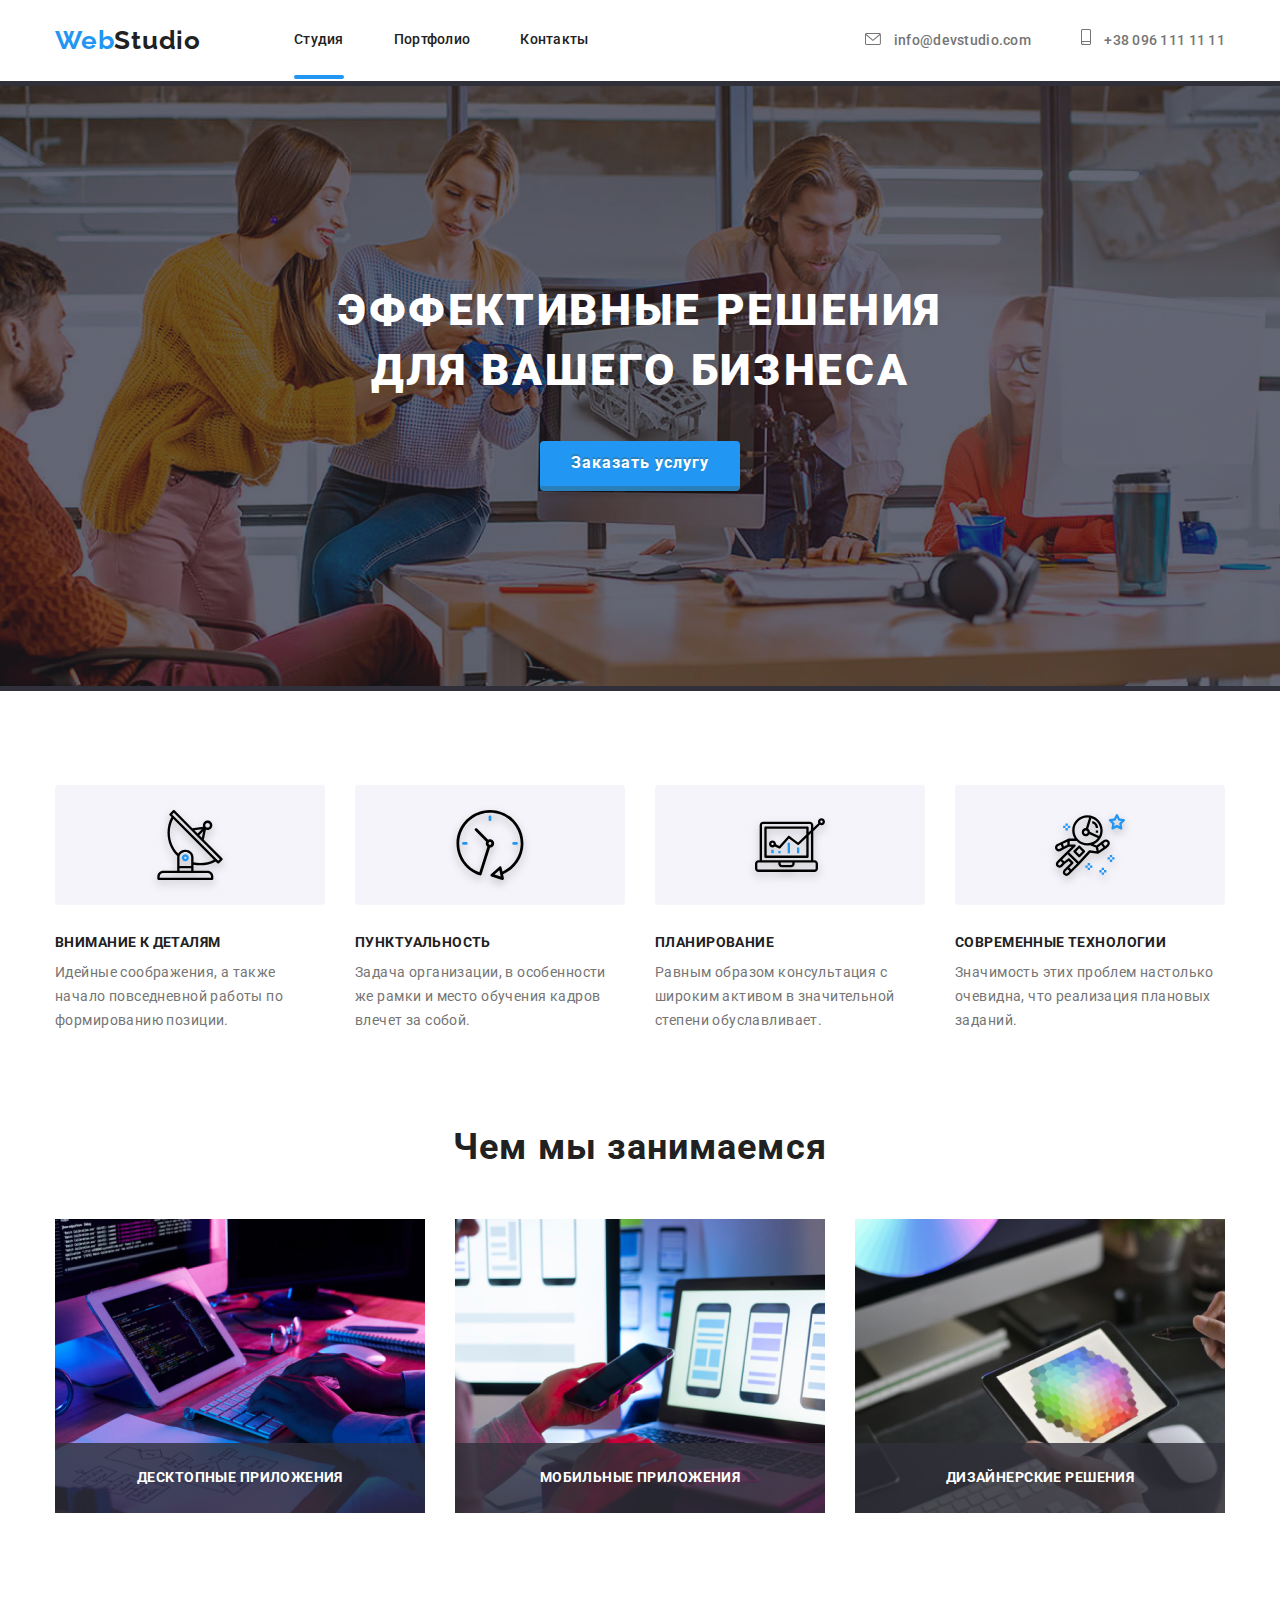
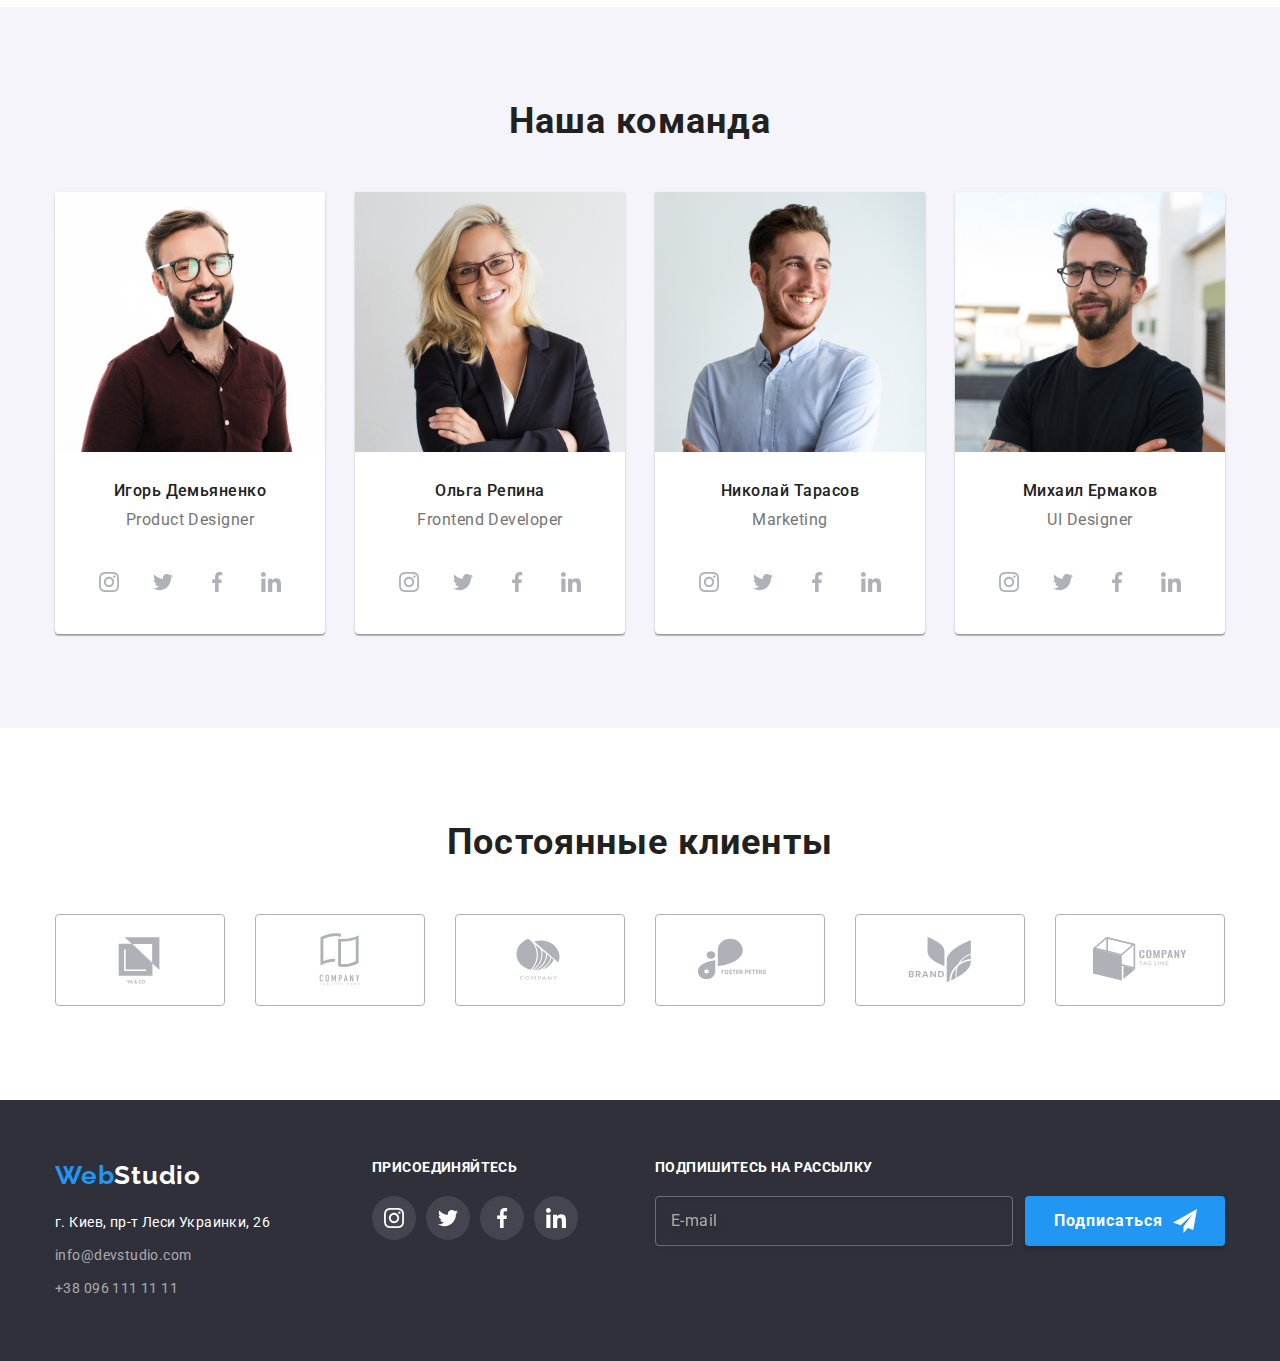
==== commit 10587127: "fix" ====
--- a/index.html
+++ b/index.html
@@ -38,11 +38,11 @@
 			<!--===== HEADER__CONTACTS ===================-->
 			<div class="header__contacts">
 				<a href="mailto:info@devstudio.com" class="header__mail"><svg class="header__icon--mail">
-						<use href="./img/svg/icons.svg#icon-header-mail"></use>
+						<use href="./img/icons.svg#icon-header-mail"></use>
 					</svg>
 					info@devstudio.com</a>
 				<a href="tel:+380961111111" class="header__tel"><svg class="header__icon--tel">
-						<use href="./img/svg/icons.svg#icon-header-phone"></use>
+						<use href="./img/icons.svg#icon-header-phone"></use>
 					</svg>
 					+38 096 111 11 11</a>
 			</div>
@@ -68,7 +68,7 @@
 					<li class="benefits__item">
 						<div class="benefits__block">
 							<svg class="benefits__icon">
-								<use href="./img/svg/icons.svg#icon-benefits-antenna"></use>
+								<use href="./img/icons.svg#icon-benefits-antenna"></use>
 							</svg>
 						</div>
 						<h3 class="block__title benefits__title">Внимание к деталям</h3>
@@ -78,7 +78,7 @@
 					<li class="benefits__item">
 						<div class="benefits__block">
 							<svg class="benefits__icon">
-								<use href="./img/svg/icons.svg#icon-benefits-clock"></use>
+								<use href="./img/icons.svg#icon-benefits-clock"></use>
 							</svg>
 						</div>
 						<h3 class="block__title benefits__title">Пунктуальность</h3>
@@ -88,7 +88,7 @@
 					<li class="benefits__item">
 						<div class="benefits__block">
 							<svg class="benefits__icon">
-								<use href="./img/svg/icons.svg#icon-benefits-diagram"></use>
+								<use href="./img/icons.svg#icon-benefits-diagram"></use>
 							</svg>
 						</div>
 						<h3 class="block__title benefits__title">Планирование</h3>
@@ -98,7 +98,7 @@
 					<li class="benefits__item">
 						<div class="benefits__block">
 							<svg class="benefits__icon">
-								<use href="./img/svg/icons.svg#icon-benefits-astronaut"></use>
+								<use href="./img/icons.svg#icon-benefits-astronaut"></use>
 							</svg>
 						</div>
 						<h3 class="block__title benefits__title">Современные технологии</h3>
@@ -115,19 +115,19 @@
 				<h2 class="direction__title section__title">Чем мы занимаемся</h2>
 				<ul class="direction__list">
 					<li class="direction__block">
-						<img src="./img/work/box1.jpg" alt="Разрабатываем приложения" width="370">
+						<img src="./img/box1.jpg" alt="Разрабатываем приложения" width="370">
 						<div class="direction__text-block">
 							<p class="direction__text">Десктопные приложения</p>
 						</div>
 					</li>
 					<li class="direction__block">
-						<img src="./img/work/box2.jpg" alt="Адаптивные приложения" width="370">
+						<img src="./img/box2.jpg" alt="Адаптивные приложения" width="370">
 						<div class="direction__text-block">
 							<p class="direction__text">Мобильные приложения</p>
 						</div>
 					</li>
 					<li class="direction__block">
-						<img src="./img/work/box3.jpg" alt="Дизайн" width="370">
+						<img src="./img/box3.jpg" alt="Дизайн" width="370">
 						<div class="direction__text-block">
 							<p class="direction__text">Дизайнерские решения</p>
 						</div>
@@ -142,7 +142,7 @@
 				<h2 class="team__title section__title">Наша команда</h2>
 				<ul class="team__list">
 					<li class="team__items">
-						<img src="./img/team/01.jpg" alt="Ольга Репина" width="270">
+						<img src="./img/01.jpg" alt="Ольга Репина" width="270">
 						<div class="team__block">
 							<h3 class="team__name">Игорь Демьяненко</h3>
 							<p class="team__subtitle">Product Designer</p>
@@ -151,34 +151,34 @@
 							<li class="social__item">
 								<a href="#" target="blank" class="social__link">
 									<svg class="social__icon">
-										<use href="./img/svg/icons.svg#icon-logo-instagram"></use>
-									</svg>
-								</a>
-							</li>
-							<li class="social__item">
-								<a href="#" target="blank" class="social__link">
-									<svg class="social__icon">
-										<use href="./img/svg/icons.svg#icon-logo-twitter"></use>
-									</svg>
-								</a>
-							</li>
-							<li class="social__item">
-								<a href="#" target="blank" class="social__link">
-									<svg class="social__icon">
-										<use href="./img/svg/icons.svg#icon-logo-facebook"></use>
-									</svg>
-								</a>
-							</li>
-							<li class="social__item">
-								<a href="#" target="blank" class="social__link">
-									<svg class="social__icon">
-										<use href="./img/svg/icons.svg#icon-logo-linkedin"></use>
+										<use href="./img/icons.svg#icon-logo-instagram"></use>
+									</svg>
+								</a>
+							</li>
+							<li class="social__item">
+								<a href="#" target="blank" class="social__link">
+									<svg class="social__icon">
+										<use href="./img/icons.svg#icon-logo-twitter"></use>
+									</svg>
+								</a>
+							</li>
+							<li class="social__item">
+								<a href="#" target="blank" class="social__link">
+									<svg class="social__icon">
+										<use href="./img/icons.svg#icon-logo-facebook"></use>
+									</svg>
+								</a>
+							</li>
+							<li class="social__item">
+								<a href="#" target="blank" class="social__link">
+									<svg class="social__icon">
+										<use href="./img/icons.svg#icon-logo-linkedin"></use>
 									</svg>
 								</a>
 							</li>
 						</ul>
 					</li>
-					<li class="team__items"> <img src="./img/team/02.jpg" alt="Николай Тарасов" width="270">
+					<li class="team__items"> <img src="./img/02.jpg" alt="Николай Тарасов" width="270">
 						<div class="team__block">
 							<h3 class="team__name">Ольга Репина</h3>
 							<p class="team__subtitle">Frontend Developer</p>
@@ -187,34 +187,34 @@
 							<li class="social__item">
 								<a href="#" target="blank" class="social__link">
 									<svg class="social__icon">
-										<use href="./img/svg/icons.svg#icon-logo-instagram"></use>
-									</svg>
-								</a>
-							</li>
-							<li class="social__item">
-								<a href="#" target="blank" class="social__link">
-									<svg class="social__icon">
-										<use href="./img/svg/icons.svg#icon-logo-twitter"></use>
-									</svg>
-								</a>
-							</li>
-							<li class="social__item">
-								<a href="#" target="blank" class="social__link">
-									<svg class="social__icon">
-										<use href="./img/svg/icons.svg#icon-logo-facebook"></use>
-									</svg>
-								</a>
-							</li>
-							<li class="social__item">
-								<a href="#" target="blank" class="social__link">
-									<svg class="social__icon">
-										<use href="./img/svg/icons.svg#icon-logo-linkedin"></use>
+										<use href="./img/icons.svg#icon-logo-instagram"></use>
+									</svg>
+								</a>
+							</li>
+							<li class="social__item">
+								<a href="#" target="blank" class="social__link">
+									<svg class="social__icon">
+										<use href="./img/icons.svg#icon-logo-twitter"></use>
+									</svg>
+								</a>
+							</li>
+							<li class="social__item">
+								<a href="#" target="blank" class="social__link">
+									<svg class="social__icon">
+										<use href="./img/icons.svg#icon-logo-facebook"></use>
+									</svg>
+								</a>
+							</li>
+							<li class="social__item">
+								<a href="#" target="blank" class="social__link">
+									<svg class="social__icon">
+										<use href="./img/icons.svg#icon-logo-linkedin"></use>
 									</svg>
 								</a>
 							</li>
 						</ul>
 					</li>
-					<li class="team__items"> <img src="./img/team/03.jpg" alt="Михаил Ермаков" width="270">
+					<li class="team__items"> <img src="./img/03.jpg" alt="Михаил Ермаков" width="270">
 						<div class="team__block">
 							<h3 class="team__name">Николай Тарасов</h3>
 							<p class="team__subtitle">Marketing</p>
@@ -223,34 +223,34 @@
 							<li class="social__item">
 								<a href="#" target="blank" class="social__link">
 									<svg class="social__icon">
-										<use href="./img/svg/icons.svg#icon-logo-instagram"></use>
-									</svg>
-								</a>
-							</li>
-							<li class="social__item">
-								<a href="#" target="blank" class="social__link">
-									<svg class="social__icon">
-										<use href="./img/svg/icons.svg#icon-logo-twitter"></use>
-									</svg>
-								</a>
-							</li>
-							<li class="social__item">
-								<a href="#" target="blank" class="social__link">
-									<svg class="social__icon">
-										<use href="./img/svg/icons.svg#icon-logo-facebook"></use>
-									</svg>
-								</a>
-							</li>
-							<li class="social__item">
-								<a href="#" target="blank" class="social__link">
-									<svg class="social__icon">
-										<use href="./img/svg/icons.svg#icon-logo-linkedin"></use>
+										<use href="./img/icons.svg#icon-logo-instagram"></use>
+									</svg>
+								</a>
+							</li>
+							<li class="social__item">
+								<a href="#" target="blank" class="social__link">
+									<svg class="social__icon">
+										<use href="./img/icons.svg#icon-logo-twitter"></use>
+									</svg>
+								</a>
+							</li>
+							<li class="social__item">
+								<a href="#" target="blank" class="social__link">
+									<svg class="social__icon">
+										<use href="./img/icons.svg#icon-logo-facebook"></use>
+									</svg>
+								</a>
+							</li>
+							<li class="social__item">
+								<a href="#" target="blank" class="social__link">
+									<svg class="social__icon">
+										<use href="./img/icons.svg#icon-logo-linkedin"></use>
 									</svg>
 								</a>
 							</li>
 						</ul>
 					</li>
-					<li class="team__items"> <img src="./img/team/04.jpg" alt="Игорь Демьяненк3" width="270">
+					<li class="team__items"> <img src="./img/04.jpg" alt="Игорь Демьяненк3" width="270">
 						<div class="team__block">
 							<h3 class="team__name">Михаил Ермаков</h3>
 							<p class="team__subtitle">UI Designer</p>
@@ -259,28 +259,28 @@
 							<li class="social__item">
 								<a href="#" target="blank" class="social__link">
 									<svg class="social__icon">
-										<use href="./img/svg/icons.svg#icon-logo-instagram"></use>
-									</svg>
-								</a>
-							</li>
-							<li class="social__item">
-								<a href="#" target="blank" class="social__link">
-									<svg class="social__icon">
-										<use href="./img/svg/icons.svg#icon-logo-twitter"></use>
-									</svg>
-								</a>
-							</li>
-							<li class="social__item">
-								<a href="#" target="blank" class="social__link">
-									<svg class="social__icon">
-										<use href="./img/svg/icons.svg#icon-logo-facebook"></use>
-									</svg>
-								</a>
-							</li>
-							<li class="social__item">
-								<a href="#" target="blank" class="social__link">
-									<svg class="social__icon">
-										<use href="./img/svg/icons.svg#icon-logo-linkedin"></use>
+										<use href="./img/icons.svg#icon-logo-instagram"></use>
+									</svg>
+								</a>
+							</li>
+							<li class="social__item">
+								<a href="#" target="blank" class="social__link">
+									<svg class="social__icon">
+										<use href="./img/icons.svg#icon-logo-twitter"></use>
+									</svg>
+								</a>
+							</li>
+							<li class="social__item">
+								<a href="#" target="blank" class="social__link">
+									<svg class="social__icon">
+										<use href="./img/icons.svg#icon-logo-facebook"></use>
+									</svg>
+								</a>
+							</li>
+							<li class="social__item">
+								<a href="#" target="blank" class="social__link">
+									<svg class="social__icon">
+										<use href="./img/icons.svg#icon-logo-linkedin"></use>
 									</svg>
 								</a>
 							</li>
@@ -297,42 +297,42 @@
 					<li class="clients__item">
 						<a href="#" class="clients__link">
 							<svg class="clients__icon">
-								<use href="./img/svg/icons.svg#icon-company-logo-1"></use>
-							</svg>
-						</a>
-					</li>
-					<li class="clients__item">
-						<a href="#" class="clients__link">
-							<svg class="clients__icon">
-								<use href="./img/svg/icons.svg#icon-company-logo-2"></use>
-							</svg>
-						</a>
-					</li>
-					<li class="clients__item">
-						<a href="#" class="clients__link">
-							<svg class="clients__icon">
-								<use href="./img/svg/icons.svg#icon-company-logo-3"></use>
-							</svg>
-						</a>
-					</li>
-					<li class="clients__item">
-						<a href="#" class="clients__link">
-							<svg class="clients__icon">
-								<use href="./img/svg/icons.svg#icon-company-logo-4"></use>
-							</svg>
-						</a>
-					</li>
-					<li class="clients__item">
-						<a href="#" class="clients__link">
-							<svg class="clients__icon">
-								<use href="./img/svg/icons.svg#icon-company-logo-5"></use>
-							</svg>
-						</a>
-					</li>
-					<li class="clients__item">
-						<a href="#" class="clients__link">
-							<svg class="clients__icon">
-								<use href="./img/svg/icons.svg#icon-company-logo-6"></use>
+								<use href="./img/icons.svg#icon-company-logo-1"></use>
+							</svg>
+						</a>
+					</li>
+					<li class="clients__item">
+						<a href="#" class="clients__link">
+							<svg class="clients__icon">
+								<use href="./img/icons.svg#icon-company-logo-2"></use>
+							</svg>
+						</a>
+					</li>
+					<li class="clients__item">
+						<a href="#" class="clients__link">
+							<svg class="clients__icon">
+								<use href="./img/icons.svg#icon-company-logo-3"></use>
+							</svg>
+						</a>
+					</li>
+					<li class="clients__item">
+						<a href="#" class="clients__link">
+							<svg class="clients__icon">
+								<use href="./img/icons.svg#icon-company-logo-4"></use>
+							</svg>
+						</a>
+					</li>
+					<li class="clients__item">
+						<a href="#" class="clients__link">
+							<svg class="clients__icon">
+								<use href="./img/icons.svg#icon-company-logo-5"></use>
+							</svg>
+						</a>
+					</li>
+					<li class="clients__item">
+						<a href="#" class="clients__link">
+							<svg class="clients__icon">
+								<use href="./img/icons.svg#icon-company-logo-6"></use>
 							</svg>
 						</a>
 					</li>
@@ -358,28 +358,28 @@
 						<li class="social__item">
 							<a href="#" target="blank" class="social__link footer__link">
 								<svg class="social__icon social__icon--white">
-									<use href="./img/svg/icons.svg#icon-logo-instagram"></use>
+									<use href="./img/icons.svg#icon-logo-instagram"></use>
 								</svg>
 							</a>
 						</li>
 						<li class="social__item">
 							<a href="#" target="blank" class="social__link footer__link">
 								<svg class="social__icon social__icon--white">
-									<use href="./img/svg/icons.svg#icon-logo-twitter"></use>
+									<use href="./img/icons.svg#icon-logo-twitter"></use>
 								</svg>
 							</a>
 						</li>
 						<li class="social__item">
 							<a href="#" target="blank" class="social__link footer__link">
 								<svg class="social__icon social__icon--white">
-									<use href="./img/svg/icons.svg#icon-logo-facebook"></use>
+									<use href="./img/icons.svg#icon-logo-facebook"></use>
 								</svg>
 							</a>
 						</li>
 						<li class="social__item">
 							<a href="#" target="blank" class="social__link footer__link">
 								<svg class="social__icon social__icon--white">
-									<use href="./img/svg/icons.svg#icon-logo-linkedin"></use>
+									<use href="./img/icons.svg#icon-logo-linkedin"></use>
 								</svg>
 							</a>
 						</li>
@@ -391,7 +391,7 @@
 						<input type="email" placeholder="E-mail" class="feedback__input">
 						<button type="submit" class="feedback__button button">Подписаться
 							<svg class="feedback__icon">
-								<use href="./img/svg/icons.svg#icon-icon-send"></use>
+								<use href="./img/icons.svg#icon-icon-send"></use>
 							</svg>
 						</button>
 					</div>
@@ -410,7 +410,7 @@
 						<div class="form__input-block">
 							<input type="text" id="name" name="имя" class="form__input">
 							<svg class="form__icon">
-								<use href="./img/svg/icons.svg#icon-form-person-icon"></use>
+								<use href="./img/icons.svg#icon-form-person-icon"></use>
 							</svg>
 						</div>
 					</li>
@@ -419,7 +419,7 @@
 						<div class="form__input-block">
 							<input type="tel" id="tel" name="phone" class="form__input" autocomplete="off">
 							<svg class="form__icon">
-								<use href="./img/svg/icons.svg#icon-form-phone-icon"></use>
+								<use href="./img/icons.svg#icon-form-phone-icon"></use>
 							</svg>
 						</div>
 					</li>
@@ -428,7 +428,7 @@
 						<div class="form__input-block">
 							<input type="email" id="mail" name="e-mail" class="form__input">
 							<svg class="form__icon">
-								<use href="./img/svg/icons.svg#icon-form-email-icon"></use>
+								<use href="./img/icons.svg#icon-form-email-icon"></use>
 							</svg>
 						</div>
 					</li>
@@ -442,7 +442,7 @@
 					<span class="policy__checked"></span>
 					<input type="checkbox" name="Policy" value="policy" class="policy__input visually-hidden">
 					<svg class="policy__icon">
-						<use href="./img/svg/icons.svg#icon-icon-check"></use>
+						<use href="./img/icons.svg#icon-icon-check"></use>
 					</svg>
 					<span class="policy__text">
 						Соглашаюсь с рассылкой и принимаю
@@ -454,7 +454,7 @@
 			</form>
 			<button type="button " class="modal__close" data-modal-close>
 				<svg class="modal__close-icon">
-					<use href="./img/svg/icons.svg#icon-close-icon"></use>
+					<use href="./img/icons.svg#icon-close-icon"></use>
 				</svg>
 			</button>
 		</div>
--- a/css/main.min.css
+++ b/css/main.min.css
@@ -1,2 +1,2 @@
-/*! modern-normalize v1.1.0 | MIT License | https://github.com/sindresorhus/modern-normalize */*,::before,::after{-webkit-box-sizing:border-box;box-sizing:border-box}html{line-height:1.15;-webkit-text-size-adjust:100%;-moz-tab-size:4;-o-tab-size:4;tab-size:4}body{margin:0;font-family:system-ui,-apple-system,"Segoe UI",Roboto,Helvetica,Arial,sans-serif,"Apple Color Emoji","Segoe UI Emoji"}hr{height:0;color:inherit}abbr[title]{-webkit-text-decoration:underline dotted;text-decoration:underline dotted}b,strong{font-weight:bolder}code,kbd,samp,pre{font-family:ui-monospace, SFMono-Regular, Consolas, 'Liberation Mono', Menlo, monospace;font-size:1em}small{font-size:80%}sub,sup{font-size:75%;line-height:0;position:relative;vertical-align:baseline}sub{bottom:-0.25em}sup{top:-0.5em}table{text-indent:0;border-color:inherit}button,input,optgroup,select,textarea{font-family:inherit;font-size:100%;line-height:1.15;margin:0}button,select{text-transform:none}button,[type='button'],[type='reset'],[type='submit']{-webkit-appearance:button}::-moz-focus-inner{border-style:none;padding:0}:-moz-focusring{outline:1px dotted ButtonText}:-moz-ui-invalid{box-shadow:none}legend{padding:0}progress{vertical-align:baseline}::-webkit-inner-spin-button,::-webkit-outer-spin-button{height:auto}[type='search']{-webkit-appearance:textfield;outline-offset:-2px}::-webkit-search-decoration{-webkit-appearance:none}::-webkit-file-upload-button{-webkit-appearance:button;font:inherit}summary{display:list-item}ul{padding:0;margin:0;list-style:none}h1,h2,h3,h4,h5,h6,p{padding:0;margin:0}img{display:block}button{cursor:pointer;border:none;font-family:inherit;outline:none}a{text-decoration:none;outline:none}input{outline:none;margin:0;padding:0}textarea{outline:none}body{margin:0;font-family:"Roboto", sans-serif;font-weight:400;font-size:14px;line-height:1.14}.visually-hidden{position:absolute;width:1px;height:1px;margin:-1px;border:0;padding:0;clip:rect(0 0 0 0);overflow:hidden}.visually-appearance{position:absolute;appearance:none;-webkit-appearance:none;-moz-appearance:none}.container{max-width:1200px;margin:0 auto;padding:0 15px}.section{padding:94px 0px}.section__title{line-height:1.16;color:#212121;font-size:36px;font-weight:700;letter-spacing:0.03em;text-align:center}.block__title{font-size:14px;text-transform:uppercase;font-weight:700;letter-spacing:0.03em}.button{display:block;-webkit-box-shadow:0 4px 4px rgba(0,0,0,0.15);box-shadow:0 4px 4px rgba(0,0,0,0.15);border-radius:4px;background-color:#2196f3;min-width:200px;min-height:50px;color:#fff;font-size:16px;font-weight:700;letter-spacing:0.06em;line-height:1.875}.logo{color:#212121;font-family:"Raleway", Times, serif;font-size:26px;font-weight:700;letter-spacing:0.03em;line-height:1.19}.logo--blue{color:#2196f3}.header{padding-top:25px;padding-bottom:25px;display:-webkit-box;display:-ms-flexbox;display:flex}.header__main{width:100%;-webkit-box-align:center;-ms-flex-align:center;align-items:center;display:-webkit-box;display:-ms-flexbox;display:flex}.header__logo{margin:0px 93px 0px 0px}.header__contacts{margin-left:auto;display:-webkit-box;display:-ms-flexbox;display:flex;-ms-flex-wrap:wrap;flex-wrap:wrap;font-weight:500;letter-spacing:0.02em}.header__mail{line-height:1.71;margin:0px 50px 0px 0px;color:#757575;text-decoration:none;-webkit-transition:color 250ms cubic-bezier(0.4, 0, 0.2, 1);transition:color 250ms cubic-bezier(0.4, 0, 0.2, 1)}.header__mail:hover{color:#2196f3}.header__mail:focus{color:#2196f3}.header__icon--mail{fill:#757575;margin-right:10px;width:16px;height:12px;-webkit-transition:fill 250ms cubic-bezier(0.4, 0, 0.2, 1);transition:fill 250ms cubic-bezier(0.4, 0, 0.2, 1)}.header__mail:hover .header__icon--mail{fill:#2196f3}.header__mail:focus .header__icon--mail{fill:#2196f3}.header__tel{line-height:1.71;color:#757575;text-decoration:none;-webkit-transition:color 250ms cubic-bezier(0.4, 0, 0.2, 1);transition:color 250ms cubic-bezier(0.4, 0, 0.2, 1)}.header__tel:hover{color:#2196f3}.header__tel:focus{color:#2196f3}.header__icon--tel{fill:#757575;margin-right:10px;width:10px;height:16px;-webkit-transition:fill 250ms cubic-bezier(0.4, 0, 0.2, 1);transition:fill 250ms cubic-bezier(0.4, 0, 0.2, 1)}.header__tel:hover .header__icon--tel{fill:#2196f3}.header__tel:focus .header__icon--tel{fill:#2196f3}.header__portfolio{border-bottom:1px solid #f5f4fa}.navigation__list{line-height:1.14;font-weight:500;letter-spacing:0.02em;display:-webkit-box;display:-ms-flexbox;display:flex}.navigation__list :not(:last-child){margin:0px 50px 0px 0px}.navigation__link{position:relative;color:#212121;text-decoration:none;-webkit-transition:color 250ms cubic-bezier(0.4, 0, 0.2, 1);transition:color 250ms cubic-bezier(0.4, 0, 0.2, 1)}.navigation__link:hover{color:#2196f3}.navigation__link:focus{color:#2196f3}.navigation__link:not(.navigation__link--active)::after{content:"";position:absolute;bottom:-32px;left:0;width:100%;height:4px;background:#2196f3;border-radius:2px;opacity:0;-webkit-transform:translateX(-50%);transform:translateX(-50%);-webkit-transition:opacity 250ms cubic-bezier(0.4, 0, 0.2, 1),-webkit-transform 250ms cubic-bezier(0.4, 0, 0.2, 1);transition:opacity 250ms cubic-bezier(0.4, 0, 0.2, 1),-webkit-transform 250ms cubic-bezier(0.4, 0, 0.2, 1);transition:opacity 250ms cubic-bezier(0.4, 0, 0.2, 1),transform 250ms cubic-bezier(0.4, 0, 0.2, 1);transition:opacity 250ms cubic-bezier(0.4, 0, 0.2, 1),transform 250ms cubic-bezier(0.4, 0, 0.2, 1),-webkit-transform 250ms cubic-bezier(0.4, 0, 0.2, 1)}.navigation__link:not(.navigation__link--active):hover::after{opacity:1;-webkit-transform:translateX(0);transform:translateX(0)}.navigation__link:not(.navigation__link--active):focus::after{opacity:1;-webkit-transform:translateX(0);transform:translateX(0)}.navigation__link--active{position:relative}.navigation__link--active::after{content:"";position:absolute;bottom:-32px;left:0;display:block;width:100%;height:4px;background:#2196f3;border-radius:2px}.main{display:-webkit-box;display:-ms-flexbox;display:flex;-webkit-box-orient:vertical;-webkit-box-direction:normal;-ms-flex-direction:column;flex-direction:column;-webkit-box-align:center;-ms-flex-align:center;align-items:center}.main__hero{max-width:1600px;width:100%;background-image:url("../../img/header-background/header-background.png");background-repeat:no-repeat;background-position:center;background-color:#2f303a;display:-webkit-box;display:-ms-flexbox;display:flex;-webkit-box-orient:vertical;-webkit-box-direction:normal;-ms-flex-direction:column;flex-direction:column;-webkit-box-align:center;-ms-flex-align:center;align-items:center;padding:200px 0;position:relative}.main__hero::before{content:"";position:absolute;left:0;top:0;width:100%;height:100%;background:-webkit-gradient(linear, left top, right top, color-stop(40.45%, rgba(47,48,58,0.4)), to(rgba(47,48,58,0.4)));background:linear-gradient(90deg, rgba(47,48,58,0.4) 40.45%, rgba(47,48,58,0.4) 100%)}.hero__block{position:relative;min-height:210px}.hero__title{max-width:696px;text-align:center;color:#fff;font-size:44px;font-weight:900;letter-spacing:0.06em;line-height:1.36;text-transform:uppercase;margin:0px 0px 37px 0px}.hero__button{-webkit-transform:translate(-50%);transform:translate(-50%);position:absolute;bottom:0%;left:50%;-webkit-transition:background 250ms cubic-bezier(0.4, 0, 0.2, 1);transition:background 250ms cubic-bezier(0.4, 0, 0.2, 1)}.hero__button:hover{background:#188ce8}.hero__button.hero__button--border{border-bottom:5px solid #2980b9;text-shadow:0px -2px #2980b9;-webkit-transition:border-bottom 250ms cubic-bezier(0.4, 0, 0.2, 1);transition:border-bottom 250ms cubic-bezier(0.4, 0, 0.2, 1)}.hero__button:active{border-bottom:1px solid #2980b9}.main__benefits{padding-top:94px}.benefits__list{display:-webkit-box;display:-ms-flexbox;display:flex;color:#212121}.benefits__item{-webkit-box-flex:1;-ms-flex:1 1 25%;flex:1 1 25%}.benefits__item:not(:last-child){margin:0px 30px 0px 0px}.benefits__block{display:-webkit-box;display:-ms-flexbox;display:flex;-webkit-box-align:center;-ms-flex-align:center;align-items:center;-webkit-box-pack:center;-ms-flex-pack:center;justify-content:center;width:270px;height:120px;background-color:#f5f4fa;border-radius:4px;margin-bottom:30px}.benefits__icon{width:70px;height:70px;-webkit-filter:drop-shadow(0px 4px 4px rgba(0,0,0,0.25));filter:drop-shadow(0px 4px 4px rgba(0,0,0,0.25))}.benefits__title{margin:0 0 10px 0}.benefits__subtitle{line-height:1.714;letter-spacing:0.03em;color:#757575}.direction__list{display:-webkit-box;display:-ms-flexbox;display:flex;margin-top:50px}.direction__block{width:-webkit-max-content;width:-moz-max-content;width:max-content;height:-webkit-max-content;height:-moz-max-content;height:max-content;position:relative}.direction__block:not(:last-child){margin:0px 30px 0px 0px}.direction__text-block{position:absolute;width:100%;min-height:70px;bottom:0;left:0;background:rgba(47,48,58,0.8);display:-webkit-box;display:-ms-flexbox;display:flex;-webkit-box-pack:center;-ms-flex-pack:center;justify-content:center;-webkit-box-align:center;-ms-flex-align:center;align-items:center}.direction__text{font-weight:700;letter-spacing:0.03em;text-transform:uppercase;color:#fff}.main__team{width:100%;display:-webkit-box;display:-ms-flexbox;display:flex;-webkit-box-orient:vertical;-webkit-box-direction:normal;-ms-flex-direction:column;flex-direction:column;background-color:#f5f4fa}.team__list{margin-top:50px;display:-webkit-box;display:-ms-flexbox;display:flex}.team__items{text-align:center;-webkit-box-shadow:0 2px 1px rgba(0,0,0,0.2),0 1px 1px rgba(0,0,0,0.14),0 1px 3px rgba(0,0,0,0.12);box-shadow:0 2px 1px rgba(0,0,0,0.2),0 1px 1px rgba(0,0,0,0.14),0 1px 3px rgba(0,0,0,0.12);border-radius:0px 0px 4px 4px;background-color:#fff}.team__items:not(:last-child){margin:0px 30px 0px 0px}.team__block{padding:30px 0}.team__name{line-height:1.18;margin-bottom:10px;color:#212121;font-size:16px;font-weight:500;letter-spacing:0.03em}.team__subtitle{line-height:1.18;color:#757575;font-size:16px;letter-spacing:0.03em}.social__title{padding-left:32px;margin-bottom:20px;color:#fff}.social__block{display:-webkit-box;display:-ms-flexbox;display:flex;padding:0 32px 30px 32px}.social__item:not(:last-child){margin:0px 10px 0px 0px}.social__link{display:-webkit-box;display:-ms-flexbox;display:flex;-webkit-box-pack:center;-ms-flex-pack:center;justify-content:center;-webkit-box-align:center;-ms-flex-align:center;align-items:center;width:44px;height:44px;border-radius:50%;background-color:#fff;fill:#afb1b8;-webkit-transition:background-color 250ms cubic-bezier(0.4, 0, 0.2, 1),fill 250ms cubic-bezier(0.4, 0, 0.2, 1);transition:background-color 250ms cubic-bezier(0.4, 0, 0.2, 1),fill 250ms cubic-bezier(0.4, 0, 0.2, 1)}.social__link:hover{background-color:#2196f3;fill:#fff}.social__link:focus{background-color:#2196f3;fill:#fff}.social__icon{width:20px;height:20px;-webkit-transition:background-color 250ms cubic-bezier(0.4, 0, 0.2, 1);transition:background-color 250ms cubic-bezier(0.4, 0, 0.2, 1)}.social__icon--white{fill:#fff}.clients__list{display:-webkit-box;display:-ms-flexbox;display:flex;margin-top:50px}.clients__item:not(:last-child){margin:0px 30px 0px 0px}.clients__link{width:170px;height:92px;display:-webkit-box;display:-ms-flexbox;display:flex;-webkit-box-align:center;-ms-flex-align:center;align-items:center;-webkit-box-pack:center;-ms-flex-pack:center;justify-content:center;border:1px solid #afb1b8;border-radius:4px;outline:none;-webkit-transition:border-color 250ms cubic-bezier(0.4, 0, 0.2, 1);transition:border-color 250ms cubic-bezier(0.4, 0, 0.2, 1)}.clients__link:hover{fill:#2196f3;border-color:#2196f3}.clients__link:hover .clients__icon{fill:#2196f3;border-color:#2196f3}.clients__link:focus{fill:#2196f3;border-color:#2196f3}.clients__link:focus .clients__icon{fill:#2196f3;border-color:#2196f3}.clients__icon{fill:#afb1b8;width:106px;height:60px;-webkit-transition:fill 250ms cubic-bezier(0.4, 0, 0.2, 1);transition:fill 250ms cubic-bezier(0.4, 0, 0.2, 1)}.footer{padding:60px 0;background-color:#2f303a;width:100%}.footer__main{display:-webkit-box;display:-ms-flexbox;display:flex}.footer__contacts{display:-webkit-box;display:-ms-flexbox;display:flex;-webkit-box-orient:vertical;-webkit-box-direction:normal;-ms-flex-direction:column;flex-direction:column;letter-spacing:0.03em}.footer__logo{display:block;margin-bottom:20px;max-width:146px;color:#fff}.footer__address{line-height:1.71;margin-bottom:9px;color:#fff;letter-spacing:0.03em;font-style:normal}.footer__mail{display:inline-block;line-height:1.71;color:rgba(255,255,255,0.6);margin:0 0 9px 0;text-decoration:none;-webkit-transition:color 250ms cubic-bezier(0.4, 0, 0.2, 1);transition:color 250ms cubic-bezier(0.4, 0, 0.2, 1)}.footer__mail:hover{color:#2196f3}.footer__mail:focus{color:#2196f3}.footer__tel{line-height:1.71;color:rgba(255,255,255,0.6);text-decoration:none;-webkit-transition:color 250ms cubic-bezier(0.4, 0, 0.2, 1);transition:color 250ms cubic-bezier(0.4, 0, 0.2, 1)}.footer__tel:hover{color:#2196f3}.footer__tel:focus{color:#2196f3}.footer__social{margin-left:70px}.footer__link{background-color:rgba(255,255,255,0.1)}.footer__feedback{margin-left:auto}.feedback__title{color:#fff;margin-bottom:20px}.feedback__block{display:-webkit-box;display:-ms-flexbox;display:flex}.feedback__input{min-width:358px;background-color:transparent;border:1px solid rgba(255,255,255,0.3);-webkit-box-sizing:border-box;box-sizing:border-box;-webkit-filter:drop-shadow(0px 4px 4px rgba(0,0,0,0.15));filter:drop-shadow(0px 4px 4px rgba(0,0,0,0.15));border-radius:4px;padding:15px;-webkit-transition:border 250ms cubic-bezier(0.4, 0, 0.2, 1);transition:border 250ms cubic-bezier(0.4, 0, 0.2, 1);color:#fff}.feedback__input::-webkit-input-placeholder{font-size:16px;line-height:0.8;letter-spacing:0.03em;color:rgba(255,255,255,0.6)}.feedback__input:-ms-input-placeholder{font-size:16px;line-height:0.8;letter-spacing:0.03em;color:rgba(255,255,255,0.6)}.feedback__input::-ms-input-placeholder{font-size:16px;line-height:0.8;letter-spacing:0.03em;color:rgba(255,255,255,0.6)}.feedback__input::placeholder{font-size:16px;line-height:0.8;letter-spacing:0.03em;color:rgba(255,255,255,0.6)}.feedback__input:focus-visible{border:1px solid #2196f3}.feedback__button{display:-webkit-box;display:-ms-flexbox;display:flex;-webkit-box-align:center;-ms-flex-align:center;align-items:center;margin-left:12px;padding-left:29px;-webkit-transition:background 250ms cubic-bezier(0.4, 0, 0.2, 1);transition:background 250ms cubic-bezier(0.4, 0, 0.2, 1)}.feedback__button:hover{background:#188ce8}.feedback__button:focus{background:#188ce8}.feedback__icon{width:24px;height:24px;margin-left:10px}.backdrop{position:fixed;top:0;left:0;width:100%;height:100%;background:rgba(0,0,0,0.2);opacity:1;-webkit-transition:opacity 250ms cubic-bezier(0.4, 0, 0.2, 1);transition:opacity 250ms cubic-bezier(0.4, 0, 0.2, 1)}.backdrop.is-hidden{opacity:0;pointer-events:none;visibility:hidden}.backdrop.is-hidden .modal{-webkit-transform:scale(0.8) translate(-50%, -50%);transform:scale(0.8) translate(-50%, -50%)}.modal{position:absolute;min-width:528px;min-height:581px;top:50%;left:50%;background-color:#ffffff;-webkit-transform:translate(-50%, -50%) scale(1);transform:translate(-50%, -50%) scale(1);-webkit-box-shadow:0px 1px 3px rgba(0,0,0,0.12),0px 1px 1px rgba(0,0,0,0.14),0px 2px 1px rgba(0,0,0,0.2);box-shadow:0px 1px 3px rgba(0,0,0,0.12),0px 1px 1px rgba(0,0,0,0.14),0px 2px 1px rgba(0,0,0,0.2);border-radius:4px;-webkit-transition:visibility 250ms cubic-bezier(0.4, 0, 0.2, 1),-webkit-transform 250ms cubic-bezier(0.4, 0, 0.2, 1);transition:visibility 250ms cubic-bezier(0.4, 0, 0.2, 1),-webkit-transform 250ms cubic-bezier(0.4, 0, 0.2, 1);transition:transform 250ms cubic-bezier(0.4, 0, 0.2, 1),visibility 250ms cubic-bezier(0.4, 0, 0.2, 1);transition:transform 250ms cubic-bezier(0.4, 0, 0.2, 1),visibility 250ms cubic-bezier(0.4, 0, 0.2, 1),-webkit-transform 250ms cubic-bezier(0.4, 0, 0.2, 1);padding:40px}.modal__title{font-weight:700;font-size:20px;line-height:0.8695;letter-spacing:0.03em;margin-bottom:12px}.modal__close{position:absolute;top:8px;right:8px;width:30px;height:30px;border:1px solid rgba(0,0,0,0.1);border-radius:50%;cursor:pointer;background:transparent}.modal__close:hover .modal__close-icon{fill:#2196f3}.modal__close-icon{position:absolute;top:50%;left:50%;width:18px;height:18px;-webkit-transform:translate(-50%, -50%);transform:translate(-50%, -50%);-webkit-transition:fill 250ms cubic-bezier(0.4, 0, 0.2, 1);transition:fill 250ms cubic-bezier(0.4, 0, 0.2, 1)}.form__content{margin-bottom:20px}.form__item{position:relative;display:-webkit-box;display:-ms-flexbox;display:flex;-webkit-box-orient:vertical;-webkit-box-direction:normal;-ms-flex-direction:column;flex-direction:column}.form__item:not(:last-child){margin-bottom:10px}.form__label{margin-bottom:4px;font-size:12px;line-height:0.8571;letter-spacing:0.01em;color:#757575}.form__input-block{position:relative}.form__input{padding:11px 42px;border:1px solid rgba(33,33,33,0.2);border-radius:4px;width:100%;cursor:pointer;-webkit-transition:border 250ms cubic-bezier(0.4, 0, 0.2, 1);transition:border 250ms cubic-bezier(0.4, 0, 0.2, 1)}.form__input:focus-visible{border:1px solid #2196f3}.form__input:focus+.form__icon{fill:#2196f3}.form__icon{position:absolute;top:50%;left:12px;-webkit-transform:translateY(-50%);transform:translateY(-50%);width:18px;height:18px;-webkit-transition:fill 250ms cubic-bezier(0.4, 0, 0.2, 1);transition:fill 250ms cubic-bezier(0.4, 0, 0.2, 1)}.form__textarea{padding:12px 16px;border:1px solid rgba(33,33,33,0.2);border-radius:4px;resize:none;cursor:pointer;-webkit-transition:border 250ms cubic-bezier(0.4, 0, 0.2, 1);transition:border 250ms cubic-bezier(0.4, 0, 0.2, 1);min-height:120px}.form__textarea:focus-visible{border:1px solid #2196f3}.form__textarea::-webkit-input-placeholder{font-size:12px;line-height:1.16;letter-spacing:0.01em;color:rgba(117,117,117,0.5)}.form__textarea:-ms-input-placeholder{font-size:12px;line-height:1.16;letter-spacing:0.01em;color:rgba(117,117,117,0.5)}.form__textarea::-ms-input-placeholder{font-size:12px;line-height:1.16;letter-spacing:0.01em;color:rgba(117,117,117,0.5)}.form__textarea::placeholder{font-size:12px;line-height:1.16;letter-spacing:0.01em;color:rgba(117,117,117,0.5)}.form__policy{position:relative;display:-webkit-box;display:-ms-flexbox;display:flex;-webkit-box-pack:center;-ms-flex-pack:center;justify-content:center;-webkit-box-align:center;-ms-flex-align:center;align-items:center;margin-bottom:30px;cursor:pointer}.form__button{margin:0 auto;-webkit-transition:background 250ms cubic-bezier(0.4, 0, 0.2, 1);transition:background 250ms cubic-bezier(0.4, 0, 0.2, 1)}.form__button:hover{background:#188ce8}.policy__checked{position:absolute;top:4px;left:12px;display:block;width:16px;height:15px;border:2px solid #212121;background-color:#fff;border-radius:2px}.policy__input:checked+.policy__icon{opacity:1;fill:#2196f3}.policy__icon{position:absolute;top:4px;left:12px;width:16px;height:15px;display:block;opacity:0;border-radius:2px;fill:#fff;-webkit-transition:fill 250ms cubic-bezier(0.4, 0, 0.2, 1);transition:fill 250ms cubic-bezier(0.4, 0, 0.2, 1);-webkit-transition:opacity 250ms cubic-bezier(0.4, 0, 0.2, 1);transition:opacity 250ms cubic-bezier(0.4, 0, 0.2, 1)}.policy__text{display:inline-block;margin-left:24px;font-size:14px;line-height:1.71;letter-spacing:0.03em;color:#757575}.policy__link{color:#2196f3;text-decoration:underline}.filter__list{display:-webkit-box;display:-ms-flexbox;display:flex;-webkit-box-pack:center;-ms-flex-pack:center;justify-content:center}.filter__item:not(:last-child){margin:0px 8px 0px 0px}.filter__button{font-weight:500;font-size:16px;letter-spacing:0.03em;line-height:1.625;font-family:inherit;border:0;padding:6px 22px;border-radius:4px;background-color:#f5f4fa;cursor:pointer;-webkit-transition:color 250ms cubic-bezier(0.4, 0, 0.2, 1),background-color 250ms cubic-bezier(0.4, 0, 0.2, 1),-webkit-box-shadow 250ms cubic-bezier(0.4, 0, 0.2, 1);transition:color 250ms cubic-bezier(0.4, 0, 0.2, 1),background-color 250ms cubic-bezier(0.4, 0, 0.2, 1),-webkit-box-shadow 250ms cubic-bezier(0.4, 0, 0.2, 1);transition:color 250ms cubic-bezier(0.4, 0, 0.2, 1),background-color 250ms cubic-bezier(0.4, 0, 0.2, 1),box-shadow 250ms cubic-bezier(0.4, 0, 0.2, 1);transition:color 250ms cubic-bezier(0.4, 0, 0.2, 1),background-color 250ms cubic-bezier(0.4, 0, 0.2, 1),box-shadow 250ms cubic-bezier(0.4, 0, 0.2, 1),-webkit-box-shadow 250ms cubic-bezier(0.4, 0, 0.2, 1)}.filter__button:hover{-webkit-box-shadow:0px 3px 1px rgba(0,0,0,0.1),0px 1px 2px rgba(0,0,0,0.08),0px 2px 2px rgba(0,0,0,0.12);box-shadow:0px 3px 1px rgba(0,0,0,0.1),0px 1px 2px rgba(0,0,0,0.08),0px 2px 2px rgba(0,0,0,0.12);background-color:#2196f3;color:#fff}.filter__button:focus{-webkit-box-shadow:0px 3px 1px rgba(0,0,0,0.1),0px 1px 2px rgba(0,0,0,0.08),0px 2px 2px rgba(0,0,0,0.12);box-shadow:0px 3px 1px rgba(0,0,0,0.1),0px 1px 2px rgba(0,0,0,0.08),0px 2px 2px rgba(0,0,0,0.12);background-color:#2196f3;color:#fff}.portfolio__projects{margin-top:50px;display:-webkit-box;display:-ms-flexbox;display:flex;-webkit-box-pack:center;-ms-flex-pack:center;justify-content:center}.projects__list{display:-webkit-box;display:-ms-flexbox;display:flex;-ms-flex-wrap:wrap;flex-wrap:wrap;margin:-15px}.projects__item{margin:15px;max-width:calc((100%-90px) / 3);-webkit-transition:-webkit-box-shadow 250ms cubic-bezier(0.4, 0, 0.2, 1);transition:-webkit-box-shadow 250ms cubic-bezier(0.4, 0, 0.2, 1);transition:box-shadow 250ms cubic-bezier(0.4, 0, 0.2, 1);transition:box-shadow 250ms cubic-bezier(0.4, 0, 0.2, 1), -webkit-box-shadow 250ms cubic-bezier(0.4, 0, 0.2, 1);cursor:pointer}.projects__item:hover .projects__overlay{-webkit-transform:translateY(0);transform:translateY(0);opacity:1;-webkit-box-shadow:0px 1px 1px rgba(0,0,0,0.12),0px 4px 4px rgba(0,0,0,0.06),1px 4px 6px rgba(0,0,0,0.16);box-shadow:0px 1px 1px rgba(0,0,0,0.12),0px 4px 4px rgba(0,0,0,0.06),1px 4px 6px rgba(0,0,0,0.16)}.projects__item:hover{-webkit-transform:translateY(0);transform:translateY(0);opacity:1;-webkit-box-shadow:0px 1px 1px rgba(0,0,0,0.12),0px 4px 4px rgba(0,0,0,0.06),1px 4px 6px rgba(0,0,0,0.16);box-shadow:0px 1px 1px rgba(0,0,0,0.12),0px 4px 4px rgba(0,0,0,0.06),1px 4px 6px rgba(0,0,0,0.16)}.projects__link{display:block}.projects__thumb{position:relative;overflow:hidden}.projects__overlay{position:absolute;top:0;left:0;width:100%;height:100%;background:rgba(33,150,243,0.9);opacity:0;-webkit-transform:translateY(100%);transform:translateY(100%);-webkit-transition:opacity 250ms cubic-bezier(0.4, 0, 0.2, 1),-webkit-transform 250ms cubic-bezier(0.4, 0, 0.2, 1);transition:opacity 250ms cubic-bezier(0.4, 0, 0.2, 1),-webkit-transform 250ms cubic-bezier(0.4, 0, 0.2, 1);transition:transform 250ms cubic-bezier(0.4, 0, 0.2, 1),opacity 250ms cubic-bezier(0.4, 0, 0.2, 1);transition:transform 250ms cubic-bezier(0.4, 0, 0.2, 1),opacity 250ms cubic-bezier(0.4, 0, 0.2, 1),-webkit-transform 250ms cubic-bezier(0.4, 0, 0.2, 1)}.projects__text{position:absolute;width:100%;height:100%;top:50%;left:50%;font-size:18px;-webkit-transform:translate(-50%, -50%);transform:translate(-50%, -50%);line-height:1.56;letter-spacing:0.03em;color:#fff;padding:63px 24px;opacity:1}.projects__block{padding:20px 24px;border-bottom:1px solid #eee;border-left:1px solid #eee;border-right:1px solid #eee}.projects__title{margin-bottom:4px;color:#212121;font-size:18px;line-height:2;font-weight:700;letter-spacing:0.06em}.projects__subtitle{color:#757575;font-size:16px;line-height:1.875;letter-spacing:0.03em}
+/*! modern-normalize v1.1.0 | MIT License | https://github.com/sindresorhus/modern-normalize */*,::before,::after{-webkit-box-sizing:border-box;box-sizing:border-box}html{line-height:1.15;-webkit-text-size-adjust:100%;-moz-tab-size:4;-o-tab-size:4;tab-size:4}body{margin:0;font-family:system-ui,-apple-system,"Segoe UI",Roboto,Helvetica,Arial,sans-serif,"Apple Color Emoji","Segoe UI Emoji"}hr{height:0;color:inherit}abbr[title]{-webkit-text-decoration:underline dotted;text-decoration:underline dotted}b,strong{font-weight:bolder}code,kbd,samp,pre{font-family:ui-monospace, SFMono-Regular, Consolas, 'Liberation Mono', Menlo, monospace;font-size:1em}small{font-size:80%}sub,sup{font-size:75%;line-height:0;position:relative;vertical-align:baseline}sub{bottom:-0.25em}sup{top:-0.5em}table{text-indent:0;border-color:inherit}button,input,optgroup,select,textarea{font-family:inherit;font-size:100%;line-height:1.15;margin:0}button,select{text-transform:none}button,[type='button'],[type='reset'],[type='submit']{-webkit-appearance:button}::-moz-focus-inner{border-style:none;padding:0}:-moz-focusring{outline:1px dotted ButtonText}:-moz-ui-invalid{box-shadow:none}legend{padding:0}progress{vertical-align:baseline}::-webkit-inner-spin-button,::-webkit-outer-spin-button{height:auto}[type='search']{-webkit-appearance:textfield;outline-offset:-2px}::-webkit-search-decoration{-webkit-appearance:none}::-webkit-file-upload-button{-webkit-appearance:button;font:inherit}summary{display:list-item}ul{padding:0;margin:0;list-style:none}h1,h2,h3,h4,h5,h6,p{padding:0;margin:0}img{display:block}button{cursor:pointer;border:none;font-family:inherit;outline:none}a{text-decoration:none;outline:none}input{outline:none;margin:0;padding:0}textarea{outline:none}body{margin:0;font-family:"Roboto", sans-serif;font-weight:400;font-size:14px;line-height:1.14}.visually-hidden{position:absolute;width:1px;height:1px;margin:-1px;border:0;padding:0;clip:rect(0 0 0 0);overflow:hidden}.visually-appearance{position:absolute;appearance:none;-webkit-appearance:none;-moz-appearance:none}.container{max-width:1200px;margin:0 auto;padding:0 15px}.section{padding:94px 0px}.section__title{line-height:1.16;color:#212121;font-size:36px;font-weight:700;letter-spacing:0.03em;text-align:center}.block__title{font-size:14px;text-transform:uppercase;font-weight:700;letter-spacing:0.03em}.button{display:block;-webkit-box-shadow:0 4px 4px rgba(0,0,0,0.15);box-shadow:0 4px 4px rgba(0,0,0,0.15);border-radius:4px;background-color:#2196f3;min-width:200px;min-height:50px;color:#fff;font-size:16px;font-weight:700;letter-spacing:0.06em;line-height:1.875}.logo{color:#212121;font-family:"Raleway", Times, serif;font-size:26px;font-weight:700;letter-spacing:0.03em;line-height:1.19}.logo--blue{color:#2196f3}.header{padding-top:25px;padding-bottom:25px;display:-webkit-box;display:-ms-flexbox;display:flex}.header__main{width:100%;-webkit-box-align:center;-ms-flex-align:center;align-items:center;display:-webkit-box;display:-ms-flexbox;display:flex}.header__logo{margin:0px 93px 0px 0px}.header__contacts{margin-left:auto;display:-webkit-box;display:-ms-flexbox;display:flex;-ms-flex-wrap:wrap;flex-wrap:wrap;font-weight:500;letter-spacing:0.02em}.header__mail{line-height:1.71;margin:0px 50px 0px 0px;color:#757575;text-decoration:none;-webkit-transition:color 250ms cubic-bezier(0.4, 0, 0.2, 1);transition:color 250ms cubic-bezier(0.4, 0, 0.2, 1)}.header__mail:hover{color:#2196f3}.header__mail:focus{color:#2196f3}.header__icon--mail{fill:#757575;margin-right:10px;width:16px;height:12px;-webkit-transition:fill 250ms cubic-bezier(0.4, 0, 0.2, 1);transition:fill 250ms cubic-bezier(0.4, 0, 0.2, 1)}.header__mail:hover .header__icon--mail{fill:#2196f3}.header__mail:focus .header__icon--mail{fill:#2196f3}.header__tel{line-height:1.71;color:#757575;text-decoration:none;-webkit-transition:color 250ms cubic-bezier(0.4, 0, 0.2, 1);transition:color 250ms cubic-bezier(0.4, 0, 0.2, 1)}.header__tel:hover{color:#2196f3}.header__tel:focus{color:#2196f3}.header__icon--tel{fill:#757575;margin-right:10px;width:10px;height:16px;-webkit-transition:fill 250ms cubic-bezier(0.4, 0, 0.2, 1);transition:fill 250ms cubic-bezier(0.4, 0, 0.2, 1)}.header__tel:hover .header__icon--tel{fill:#2196f3}.header__tel:focus .header__icon--tel{fill:#2196f3}.header__portfolio{border-bottom:1px solid #f5f4fa}.navigation__list{line-height:1.14;font-weight:500;letter-spacing:0.02em;display:-webkit-box;display:-ms-flexbox;display:flex}.navigation__list :not(:last-child){margin:0px 50px 0px 0px}.navigation__link{position:relative;color:#212121;text-decoration:none;-webkit-transition:color 250ms cubic-bezier(0.4, 0, 0.2, 1);transition:color 250ms cubic-bezier(0.4, 0, 0.2, 1)}.navigation__link:hover{color:#2196f3}.navigation__link:focus{color:#2196f3}.navigation__link:not(.navigation__link--active)::after{content:"";position:absolute;bottom:-32px;left:0;width:100%;height:4px;background:#2196f3;border-radius:2px;opacity:0;-webkit-transform:translateX(-50%);transform:translateX(-50%);-webkit-transition:opacity 250ms cubic-bezier(0.4, 0, 0.2, 1),-webkit-transform 250ms cubic-bezier(0.4, 0, 0.2, 1);transition:opacity 250ms cubic-bezier(0.4, 0, 0.2, 1),-webkit-transform 250ms cubic-bezier(0.4, 0, 0.2, 1);transition:opacity 250ms cubic-bezier(0.4, 0, 0.2, 1),transform 250ms cubic-bezier(0.4, 0, 0.2, 1);transition:opacity 250ms cubic-bezier(0.4, 0, 0.2, 1),transform 250ms cubic-bezier(0.4, 0, 0.2, 1),-webkit-transform 250ms cubic-bezier(0.4, 0, 0.2, 1)}.navigation__link:not(.navigation__link--active):hover::after{opacity:1;-webkit-transform:translateX(0);transform:translateX(0)}.navigation__link:not(.navigation__link--active):focus::after{opacity:1;-webkit-transform:translateX(0);transform:translateX(0)}.navigation__link--active{position:relative}.navigation__link--active::after{content:"";position:absolute;bottom:-32px;left:0;display:block;width:100%;height:4px;background:#2196f3;border-radius:2px}.main{display:-webkit-box;display:-ms-flexbox;display:flex;-webkit-box-orient:vertical;-webkit-box-direction:normal;-ms-flex-direction:column;flex-direction:column;-webkit-box-align:center;-ms-flex-align:center;align-items:center}.main__hero{max-width:1600px;width:100%;background-image:url("/img/header-background.png");background-repeat:no-repeat;background-position:center;background-color:#2f303a;display:-webkit-box;display:-ms-flexbox;display:flex;-webkit-box-orient:vertical;-webkit-box-direction:normal;-ms-flex-direction:column;flex-direction:column;-webkit-box-align:center;-ms-flex-align:center;align-items:center;padding:200px 0;position:relative}.main__hero::before{content:"";position:absolute;left:0;top:0;width:100%;height:100%;background:-webkit-gradient(linear, left top, right top, color-stop(40.45%, rgba(47,48,58,0.4)), to(rgba(47,48,58,0.4)));background:linear-gradient(90deg, rgba(47,48,58,0.4) 40.45%, rgba(47,48,58,0.4) 100%)}.hero__block{position:relative;min-height:210px}.hero__title{max-width:696px;text-align:center;color:#fff;font-size:44px;font-weight:900;letter-spacing:0.06em;line-height:1.36;text-transform:uppercase;margin:0px 0px 37px 0px}.hero__button{-webkit-transform:translate(-50%);transform:translate(-50%);position:absolute;bottom:0%;left:50%;-webkit-transition:background 250ms cubic-bezier(0.4, 0, 0.2, 1);transition:background 250ms cubic-bezier(0.4, 0, 0.2, 1)}.hero__button:hover{background:#188ce8}.hero__button.hero__button--border{border-bottom:5px solid #2980b9;text-shadow:0px -2px #2980b9;-webkit-transition:border-bottom 250ms cubic-bezier(0.4, 0, 0.2, 1);transition:border-bottom 250ms cubic-bezier(0.4, 0, 0.2, 1)}.hero__button:active{border-bottom:1px solid #2980b9}.main__benefits{padding-top:94px}.benefits__list{display:-webkit-box;display:-ms-flexbox;display:flex;color:#212121}.benefits__item{-webkit-box-flex:1;-ms-flex:1 1 25%;flex:1 1 25%}.benefits__item:not(:last-child){margin:0px 30px 0px 0px}.benefits__block{display:-webkit-box;display:-ms-flexbox;display:flex;-webkit-box-align:center;-ms-flex-align:center;align-items:center;-webkit-box-pack:center;-ms-flex-pack:center;justify-content:center;width:270px;height:120px;background-color:#f5f4fa;border-radius:4px;margin-bottom:30px}.benefits__icon{width:70px;height:70px;-webkit-filter:drop-shadow(0px 4px 4px rgba(0,0,0,0.25));filter:drop-shadow(0px 4px 4px rgba(0,0,0,0.25))}.benefits__title{margin:0 0 10px 0}.benefits__subtitle{line-height:1.714;letter-spacing:0.03em;color:#757575}.direction__list{display:-webkit-box;display:-ms-flexbox;display:flex;margin-top:50px}.direction__block{width:-webkit-max-content;width:-moz-max-content;width:max-content;height:-webkit-max-content;height:-moz-max-content;height:max-content;position:relative}.direction__block:not(:last-child){margin:0px 30px 0px 0px}.direction__text-block{position:absolute;width:100%;min-height:70px;bottom:0;left:0;background:rgba(47,48,58,0.8);display:-webkit-box;display:-ms-flexbox;display:flex;-webkit-box-pack:center;-ms-flex-pack:center;justify-content:center;-webkit-box-align:center;-ms-flex-align:center;align-items:center}.direction__text{font-weight:700;letter-spacing:0.03em;text-transform:uppercase;color:#fff}.main__team{width:100%;display:-webkit-box;display:-ms-flexbox;display:flex;-webkit-box-orient:vertical;-webkit-box-direction:normal;-ms-flex-direction:column;flex-direction:column;background-color:#f5f4fa}.team__list{margin-top:50px;display:-webkit-box;display:-ms-flexbox;display:flex}.team__items{text-align:center;-webkit-box-shadow:0 2px 1px rgba(0,0,0,0.2),0 1px 1px rgba(0,0,0,0.14),0 1px 3px rgba(0,0,0,0.12);box-shadow:0 2px 1px rgba(0,0,0,0.2),0 1px 1px rgba(0,0,0,0.14),0 1px 3px rgba(0,0,0,0.12);border-radius:0px 0px 4px 4px;background-color:#fff}.team__items:not(:last-child){margin:0px 30px 0px 0px}.team__block{padding:30px 0}.team__name{line-height:1.18;margin-bottom:10px;color:#212121;font-size:16px;font-weight:500;letter-spacing:0.03em}.team__subtitle{line-height:1.18;color:#757575;font-size:16px;letter-spacing:0.03em}.social__title{padding-left:32px;margin-bottom:20px;color:#fff}.social__block{display:-webkit-box;display:-ms-flexbox;display:flex;padding:0 32px 30px 32px}.social__item:not(:last-child){margin:0px 10px 0px 0px}.social__link{display:-webkit-box;display:-ms-flexbox;display:flex;-webkit-box-pack:center;-ms-flex-pack:center;justify-content:center;-webkit-box-align:center;-ms-flex-align:center;align-items:center;width:44px;height:44px;border-radius:50%;background-color:#fff;fill:#afb1b8;-webkit-transition:background-color 250ms cubic-bezier(0.4, 0, 0.2, 1),fill 250ms cubic-bezier(0.4, 0, 0.2, 1);transition:background-color 250ms cubic-bezier(0.4, 0, 0.2, 1),fill 250ms cubic-bezier(0.4, 0, 0.2, 1)}.social__link:hover{background-color:#2196f3;fill:#fff}.social__link:focus{background-color:#2196f3;fill:#fff}.social__icon{width:20px;height:20px;-webkit-transition:background-color 250ms cubic-bezier(0.4, 0, 0.2, 1);transition:background-color 250ms cubic-bezier(0.4, 0, 0.2, 1)}.social__icon--white{fill:#fff}.clients__list{display:-webkit-box;display:-ms-flexbox;display:flex;margin-top:50px}.clients__item:not(:last-child){margin:0px 30px 0px 0px}.clients__link{width:170px;height:92px;display:-webkit-box;display:-ms-flexbox;display:flex;-webkit-box-align:center;-ms-flex-align:center;align-items:center;-webkit-box-pack:center;-ms-flex-pack:center;justify-content:center;border:1px solid #afb1b8;border-radius:4px;outline:none;-webkit-transition:border-color 250ms cubic-bezier(0.4, 0, 0.2, 1);transition:border-color 250ms cubic-bezier(0.4, 0, 0.2, 1)}.clients__link:hover{fill:#2196f3;border-color:#2196f3}.clients__link:hover .clients__icon{fill:#2196f3;border-color:#2196f3}.clients__link:focus{fill:#2196f3;border-color:#2196f3}.clients__link:focus .clients__icon{fill:#2196f3;border-color:#2196f3}.clients__icon{fill:#afb1b8;width:106px;height:60px;-webkit-transition:fill 250ms cubic-bezier(0.4, 0, 0.2, 1);transition:fill 250ms cubic-bezier(0.4, 0, 0.2, 1)}.footer{padding:60px 0;background-color:#2f303a;width:100%}.footer__main{display:-webkit-box;display:-ms-flexbox;display:flex}.footer__contacts{display:-webkit-box;display:-ms-flexbox;display:flex;-webkit-box-orient:vertical;-webkit-box-direction:normal;-ms-flex-direction:column;flex-direction:column;letter-spacing:0.03em}.footer__logo{display:block;margin-bottom:20px;max-width:146px;color:#fff}.footer__address{line-height:1.71;margin-bottom:9px;color:#fff;letter-spacing:0.03em;font-style:normal}.footer__mail{display:inline-block;line-height:1.71;color:rgba(255,255,255,0.6);margin:0 0 9px 0;text-decoration:none;-webkit-transition:color 250ms cubic-bezier(0.4, 0, 0.2, 1);transition:color 250ms cubic-bezier(0.4, 0, 0.2, 1)}.footer__mail:hover{color:#2196f3}.footer__mail:focus{color:#2196f3}.footer__tel{line-height:1.71;color:rgba(255,255,255,0.6);text-decoration:none;-webkit-transition:color 250ms cubic-bezier(0.4, 0, 0.2, 1);transition:color 250ms cubic-bezier(0.4, 0, 0.2, 1)}.footer__tel:hover{color:#2196f3}.footer__tel:focus{color:#2196f3}.footer__social{margin-left:70px}.footer__link{background-color:rgba(255,255,255,0.1)}.footer__feedback{margin-left:auto}.feedback__title{color:#fff;margin-bottom:20px}.feedback__block{display:-webkit-box;display:-ms-flexbox;display:flex}.feedback__input{min-width:358px;background-color:transparent;border:1px solid rgba(255,255,255,0.3);-webkit-box-sizing:border-box;box-sizing:border-box;-webkit-filter:drop-shadow(0px 4px 4px rgba(0,0,0,0.15));filter:drop-shadow(0px 4px 4px rgba(0,0,0,0.15));border-radius:4px;padding:15px;-webkit-transition:border 250ms cubic-bezier(0.4, 0, 0.2, 1);transition:border 250ms cubic-bezier(0.4, 0, 0.2, 1);color:#fff}.feedback__input::-webkit-input-placeholder{font-size:16px;line-height:0.8;letter-spacing:0.03em;color:rgba(255,255,255,0.6)}.feedback__input:-ms-input-placeholder{font-size:16px;line-height:0.8;letter-spacing:0.03em;color:rgba(255,255,255,0.6)}.feedback__input::-ms-input-placeholder{font-size:16px;line-height:0.8;letter-spacing:0.03em;color:rgba(255,255,255,0.6)}.feedback__input::placeholder{font-size:16px;line-height:0.8;letter-spacing:0.03em;color:rgba(255,255,255,0.6)}.feedback__input:focus-visible{border:1px solid #2196f3}.feedback__button{display:-webkit-box;display:-ms-flexbox;display:flex;-webkit-box-align:center;-ms-flex-align:center;align-items:center;margin-left:12px;padding-left:29px;-webkit-transition:background 250ms cubic-bezier(0.4, 0, 0.2, 1);transition:background 250ms cubic-bezier(0.4, 0, 0.2, 1)}.feedback__button:hover{background:#188ce8}.feedback__button:focus{background:#188ce8}.feedback__icon{width:24px;height:24px;margin-left:10px}.backdrop{position:fixed;top:0;left:0;width:100%;height:100%;background:rgba(0,0,0,0.2);opacity:1;-webkit-transition:opacity 250ms cubic-bezier(0.4, 0, 0.2, 1);transition:opacity 250ms cubic-bezier(0.4, 0, 0.2, 1)}.backdrop.is-hidden{opacity:0;pointer-events:none;visibility:hidden}.backdrop.is-hidden .modal{-webkit-transform:scale(0.8) translate(-50%, -50%);transform:scale(0.8) translate(-50%, -50%)}.modal{position:absolute;min-width:528px;min-height:581px;top:50%;left:50%;background-color:#ffffff;-webkit-transform:translate(-50%, -50%) scale(1);transform:translate(-50%, -50%) scale(1);-webkit-box-shadow:0px 1px 3px rgba(0,0,0,0.12),0px 1px 1px rgba(0,0,0,0.14),0px 2px 1px rgba(0,0,0,0.2);box-shadow:0px 1px 3px rgba(0,0,0,0.12),0px 1px 1px rgba(0,0,0,0.14),0px 2px 1px rgba(0,0,0,0.2);border-radius:4px;-webkit-transition:visibility 250ms cubic-bezier(0.4, 0, 0.2, 1),-webkit-transform 250ms cubic-bezier(0.4, 0, 0.2, 1);transition:visibility 250ms cubic-bezier(0.4, 0, 0.2, 1),-webkit-transform 250ms cubic-bezier(0.4, 0, 0.2, 1);transition:transform 250ms cubic-bezier(0.4, 0, 0.2, 1),visibility 250ms cubic-bezier(0.4, 0, 0.2, 1);transition:transform 250ms cubic-bezier(0.4, 0, 0.2, 1),visibility 250ms cubic-bezier(0.4, 0, 0.2, 1),-webkit-transform 250ms cubic-bezier(0.4, 0, 0.2, 1);padding:40px}.modal__title{font-weight:700;font-size:20px;line-height:0.8695;letter-spacing:0.03em;margin-bottom:12px}.modal__close{position:absolute;top:8px;right:8px;width:30px;height:30px;border:1px solid rgba(0,0,0,0.1);border-radius:50%;cursor:pointer;background:transparent}.modal__close:hover .modal__close-icon{fill:#2196f3}.modal__close-icon{position:absolute;top:50%;left:50%;width:18px;height:18px;-webkit-transform:translate(-50%, -50%);transform:translate(-50%, -50%);-webkit-transition:fill 250ms cubic-bezier(0.4, 0, 0.2, 1);transition:fill 250ms cubic-bezier(0.4, 0, 0.2, 1)}.form__content{margin-bottom:20px}.form__item{position:relative;display:-webkit-box;display:-ms-flexbox;display:flex;-webkit-box-orient:vertical;-webkit-box-direction:normal;-ms-flex-direction:column;flex-direction:column}.form__item:not(:last-child){margin-bottom:10px}.form__label{margin-bottom:4px;font-size:12px;line-height:0.8571;letter-spacing:0.01em;color:#757575}.form__input-block{position:relative}.form__input{padding:11px 42px;border:1px solid rgba(33,33,33,0.2);border-radius:4px;width:100%;cursor:pointer;-webkit-transition:border 250ms cubic-bezier(0.4, 0, 0.2, 1);transition:border 250ms cubic-bezier(0.4, 0, 0.2, 1)}.form__input:focus-visible{border:1px solid #2196f3}.form__input:focus+.form__icon{fill:#2196f3}.form__icon{position:absolute;top:50%;left:12px;-webkit-transform:translateY(-50%);transform:translateY(-50%);width:18px;height:18px;-webkit-transition:fill 250ms cubic-bezier(0.4, 0, 0.2, 1);transition:fill 250ms cubic-bezier(0.4, 0, 0.2, 1)}.form__textarea{padding:12px 16px;border:1px solid rgba(33,33,33,0.2);border-radius:4px;resize:none;cursor:pointer;-webkit-transition:border 250ms cubic-bezier(0.4, 0, 0.2, 1);transition:border 250ms cubic-bezier(0.4, 0, 0.2, 1);min-height:120px}.form__textarea:focus-visible{border:1px solid #2196f3}.form__textarea::-webkit-input-placeholder{font-size:12px;line-height:1.16;letter-spacing:0.01em;color:rgba(117,117,117,0.5)}.form__textarea:-ms-input-placeholder{font-size:12px;line-height:1.16;letter-spacing:0.01em;color:rgba(117,117,117,0.5)}.form__textarea::-ms-input-placeholder{font-size:12px;line-height:1.16;letter-spacing:0.01em;color:rgba(117,117,117,0.5)}.form__textarea::placeholder{font-size:12px;line-height:1.16;letter-spacing:0.01em;color:rgba(117,117,117,0.5)}.form__policy{position:relative;display:-webkit-box;display:-ms-flexbox;display:flex;-webkit-box-pack:center;-ms-flex-pack:center;justify-content:center;-webkit-box-align:center;-ms-flex-align:center;align-items:center;margin-bottom:30px;cursor:pointer}.form__button{margin:0 auto;-webkit-transition:background 250ms cubic-bezier(0.4, 0, 0.2, 1);transition:background 250ms cubic-bezier(0.4, 0, 0.2, 1)}.form__button:hover{background:#188ce8}.policy__checked{position:absolute;top:4px;left:12px;display:block;width:16px;height:15px;border:2px solid #212121;background-color:#fff;border-radius:2px}.policy__input:checked+.policy__icon{opacity:1;fill:#2196f3}.policy__icon{position:absolute;top:4px;left:12px;width:16px;height:15px;display:block;opacity:0;border-radius:2px;fill:#fff;-webkit-transition:fill 250ms cubic-bezier(0.4, 0, 0.2, 1);transition:fill 250ms cubic-bezier(0.4, 0, 0.2, 1);-webkit-transition:opacity 250ms cubic-bezier(0.4, 0, 0.2, 1);transition:opacity 250ms cubic-bezier(0.4, 0, 0.2, 1)}.policy__text{display:inline-block;margin-left:24px;font-size:14px;line-height:1.71;letter-spacing:0.03em;color:#757575}.policy__link{color:#2196f3;text-decoration:underline}.filter__list{display:-webkit-box;display:-ms-flexbox;display:flex;-webkit-box-pack:center;-ms-flex-pack:center;justify-content:center}.filter__item:not(:last-child){margin:0px 8px 0px 0px}.filter__button{font-weight:500;font-size:16px;letter-spacing:0.03em;line-height:1.625;font-family:inherit;border:0;padding:6px 22px;border-radius:4px;background-color:#f5f4fa;cursor:pointer;-webkit-transition:color 250ms cubic-bezier(0.4, 0, 0.2, 1),background-color 250ms cubic-bezier(0.4, 0, 0.2, 1),-webkit-box-shadow 250ms cubic-bezier(0.4, 0, 0.2, 1);transition:color 250ms cubic-bezier(0.4, 0, 0.2, 1),background-color 250ms cubic-bezier(0.4, 0, 0.2, 1),-webkit-box-shadow 250ms cubic-bezier(0.4, 0, 0.2, 1);transition:color 250ms cubic-bezier(0.4, 0, 0.2, 1),background-color 250ms cubic-bezier(0.4, 0, 0.2, 1),box-shadow 250ms cubic-bezier(0.4, 0, 0.2, 1);transition:color 250ms cubic-bezier(0.4, 0, 0.2, 1),background-color 250ms cubic-bezier(0.4, 0, 0.2, 1),box-shadow 250ms cubic-bezier(0.4, 0, 0.2, 1),-webkit-box-shadow 250ms cubic-bezier(0.4, 0, 0.2, 1)}.filter__button:hover{-webkit-box-shadow:0px 3px 1px rgba(0,0,0,0.1),0px 1px 2px rgba(0,0,0,0.08),0px 2px 2px rgba(0,0,0,0.12);box-shadow:0px 3px 1px rgba(0,0,0,0.1),0px 1px 2px rgba(0,0,0,0.08),0px 2px 2px rgba(0,0,0,0.12);background-color:#2196f3;color:#fff}.filter__button:focus{-webkit-box-shadow:0px 3px 1px rgba(0,0,0,0.1),0px 1px 2px rgba(0,0,0,0.08),0px 2px 2px rgba(0,0,0,0.12);box-shadow:0px 3px 1px rgba(0,0,0,0.1),0px 1px 2px rgba(0,0,0,0.08),0px 2px 2px rgba(0,0,0,0.12);background-color:#2196f3;color:#fff}.portfolio__projects{margin-top:50px;display:-webkit-box;display:-ms-flexbox;display:flex;-webkit-box-pack:center;-ms-flex-pack:center;justify-content:center}.projects__list{display:-webkit-box;display:-ms-flexbox;display:flex;-ms-flex-wrap:wrap;flex-wrap:wrap;margin:-15px}.projects__item{margin:15px;max-width:calc((100%-90px) / 3);-webkit-transition:-webkit-box-shadow 250ms cubic-bezier(0.4, 0, 0.2, 1);transition:-webkit-box-shadow 250ms cubic-bezier(0.4, 0, 0.2, 1);transition:box-shadow 250ms cubic-bezier(0.4, 0, 0.2, 1);transition:box-shadow 250ms cubic-bezier(0.4, 0, 0.2, 1), -webkit-box-shadow 250ms cubic-bezier(0.4, 0, 0.2, 1);cursor:pointer}.projects__item:hover .projects__overlay{-webkit-transform:translateY(0);transform:translateY(0);opacity:1;-webkit-box-shadow:0px 1px 1px rgba(0,0,0,0.12),0px 4px 4px rgba(0,0,0,0.06),1px 4px 6px rgba(0,0,0,0.16);box-shadow:0px 1px 1px rgba(0,0,0,0.12),0px 4px 4px rgba(0,0,0,0.06),1px 4px 6px rgba(0,0,0,0.16)}.projects__item:hover{-webkit-transform:translateY(0);transform:translateY(0);opacity:1;-webkit-box-shadow:0px 1px 1px rgba(0,0,0,0.12),0px 4px 4px rgba(0,0,0,0.06),1px 4px 6px rgba(0,0,0,0.16);box-shadow:0px 1px 1px rgba(0,0,0,0.12),0px 4px 4px rgba(0,0,0,0.06),1px 4px 6px rgba(0,0,0,0.16)}.projects__link{display:block}.projects__thumb{position:relative;overflow:hidden}.projects__overlay{position:absolute;top:0;left:0;width:100%;height:100%;background:rgba(33,150,243,0.9);opacity:0;-webkit-transform:translateY(100%);transform:translateY(100%);-webkit-transition:opacity 250ms cubic-bezier(0.4, 0, 0.2, 1),-webkit-transform 250ms cubic-bezier(0.4, 0, 0.2, 1);transition:opacity 250ms cubic-bezier(0.4, 0, 0.2, 1),-webkit-transform 250ms cubic-bezier(0.4, 0, 0.2, 1);transition:transform 250ms cubic-bezier(0.4, 0, 0.2, 1),opacity 250ms cubic-bezier(0.4, 0, 0.2, 1);transition:transform 250ms cubic-bezier(0.4, 0, 0.2, 1),opacity 250ms cubic-bezier(0.4, 0, 0.2, 1),-webkit-transform 250ms cubic-bezier(0.4, 0, 0.2, 1)}.projects__text{position:absolute;width:100%;height:100%;top:50%;left:50%;font-size:18px;-webkit-transform:translate(-50%, -50%);transform:translate(-50%, -50%);line-height:1.56;letter-spacing:0.03em;color:#fff;padding:63px 24px;opacity:1}.projects__block{padding:20px 24px;border-bottom:1px solid #eee;border-left:1px solid #eee;border-right:1px solid #eee}.projects__title{margin-bottom:4px;color:#212121;font-size:18px;line-height:2;font-weight:700;letter-spacing:0.06em}.projects__subtitle{color:#757575;font-size:16px;line-height:1.875;letter-spacing:0.03em}
 /*# sourceMappingURL=main.min.css.map */